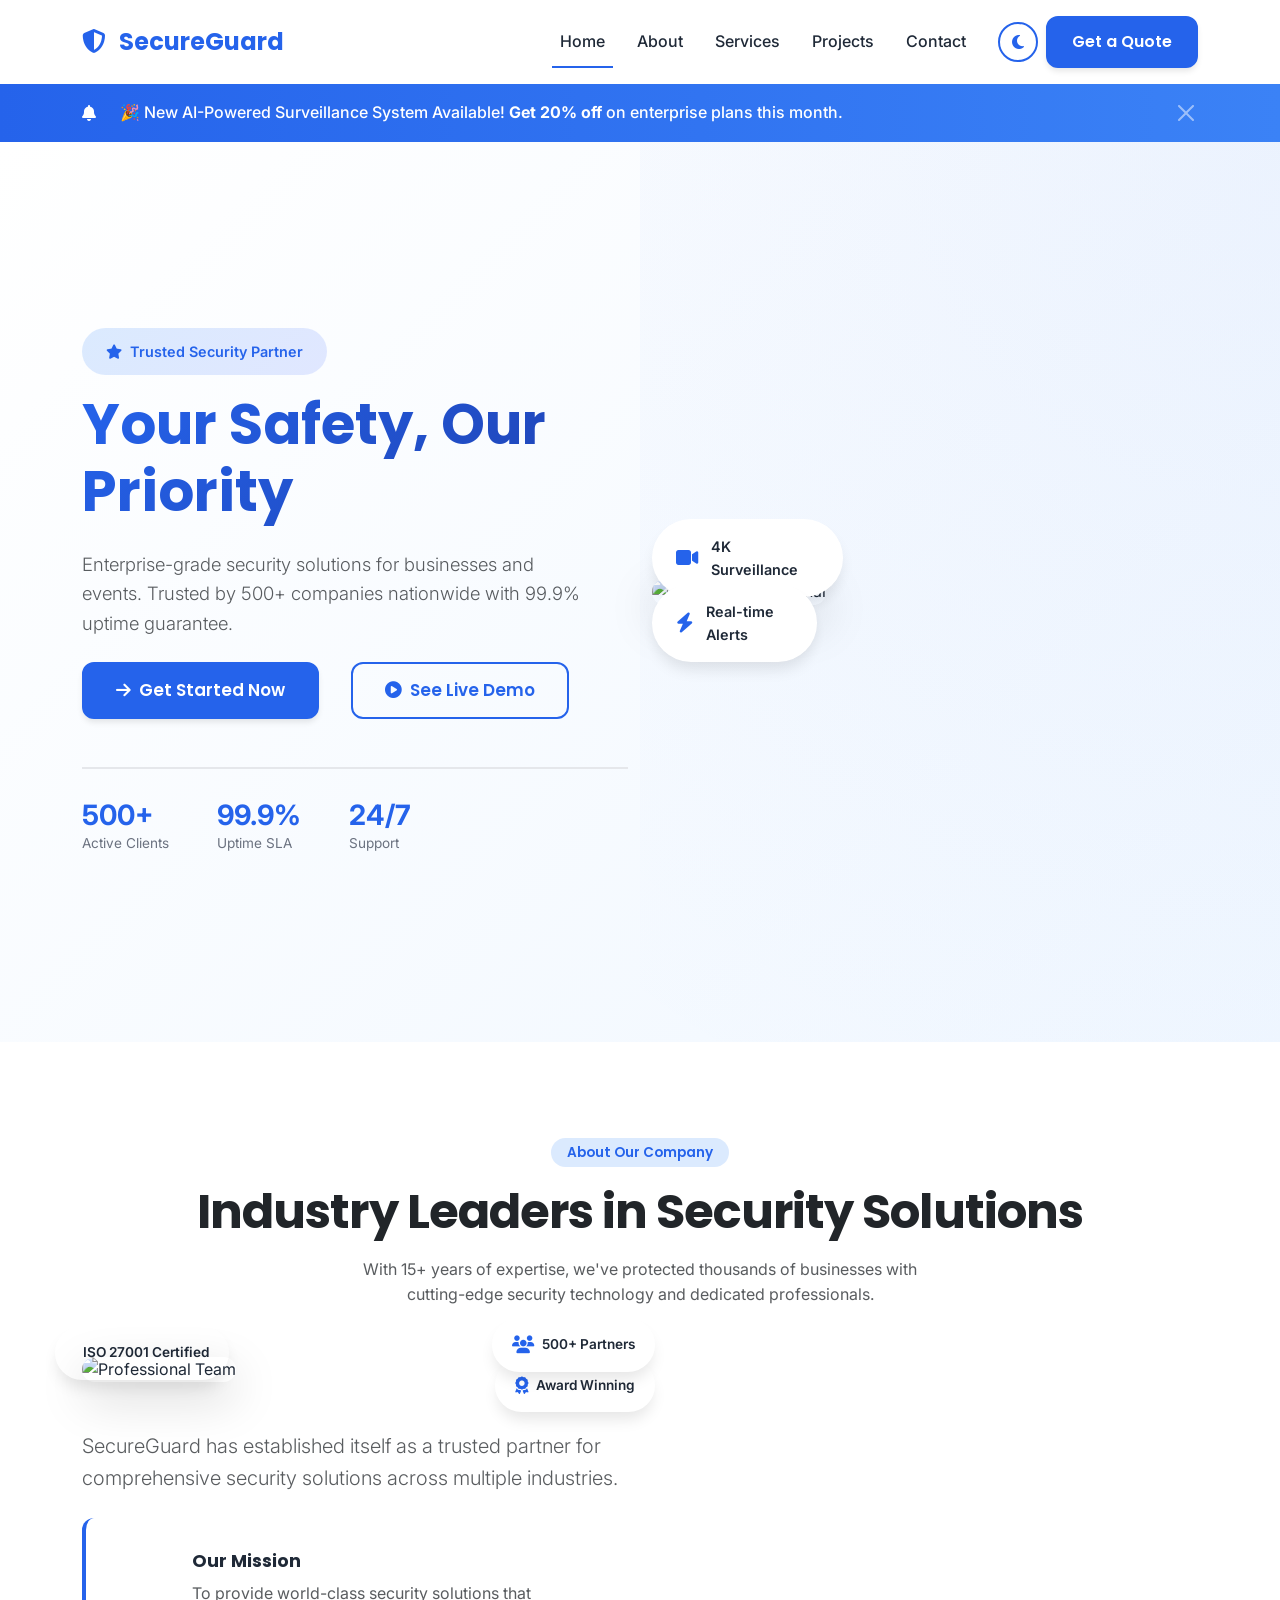
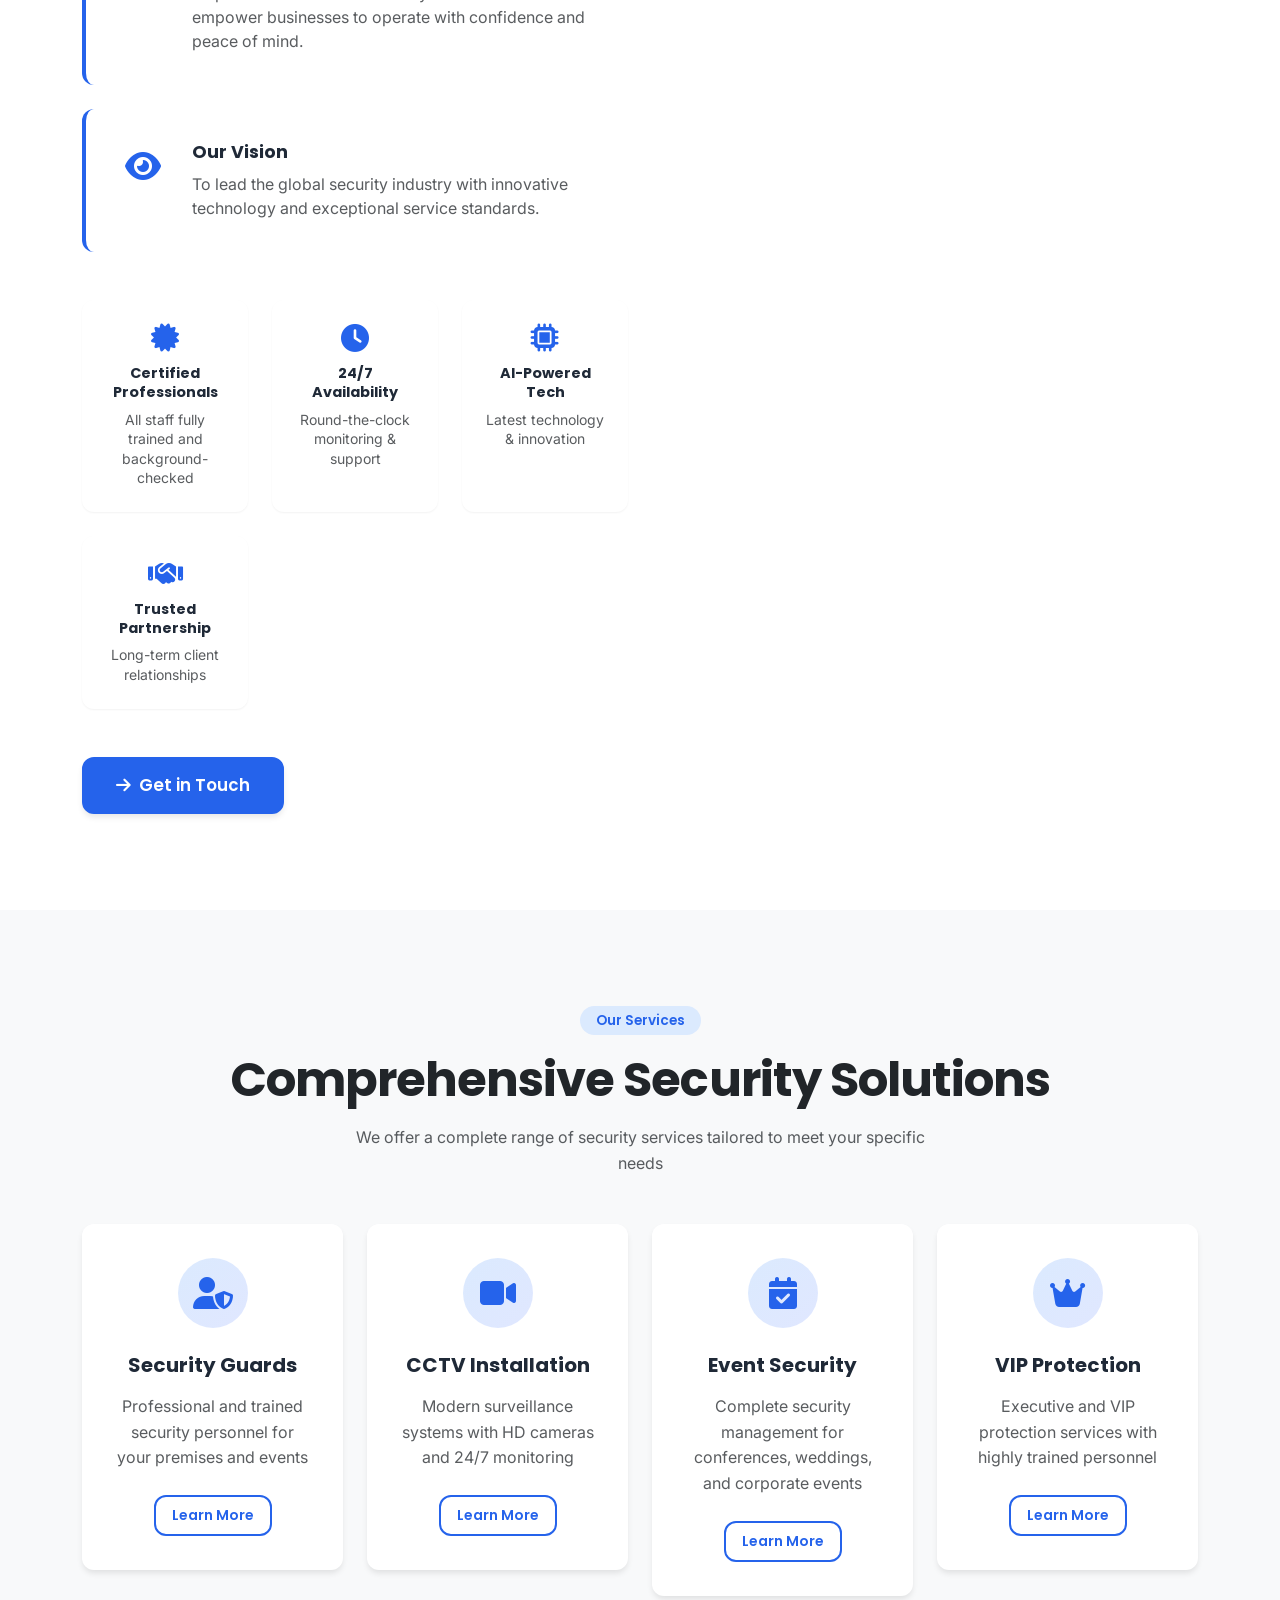
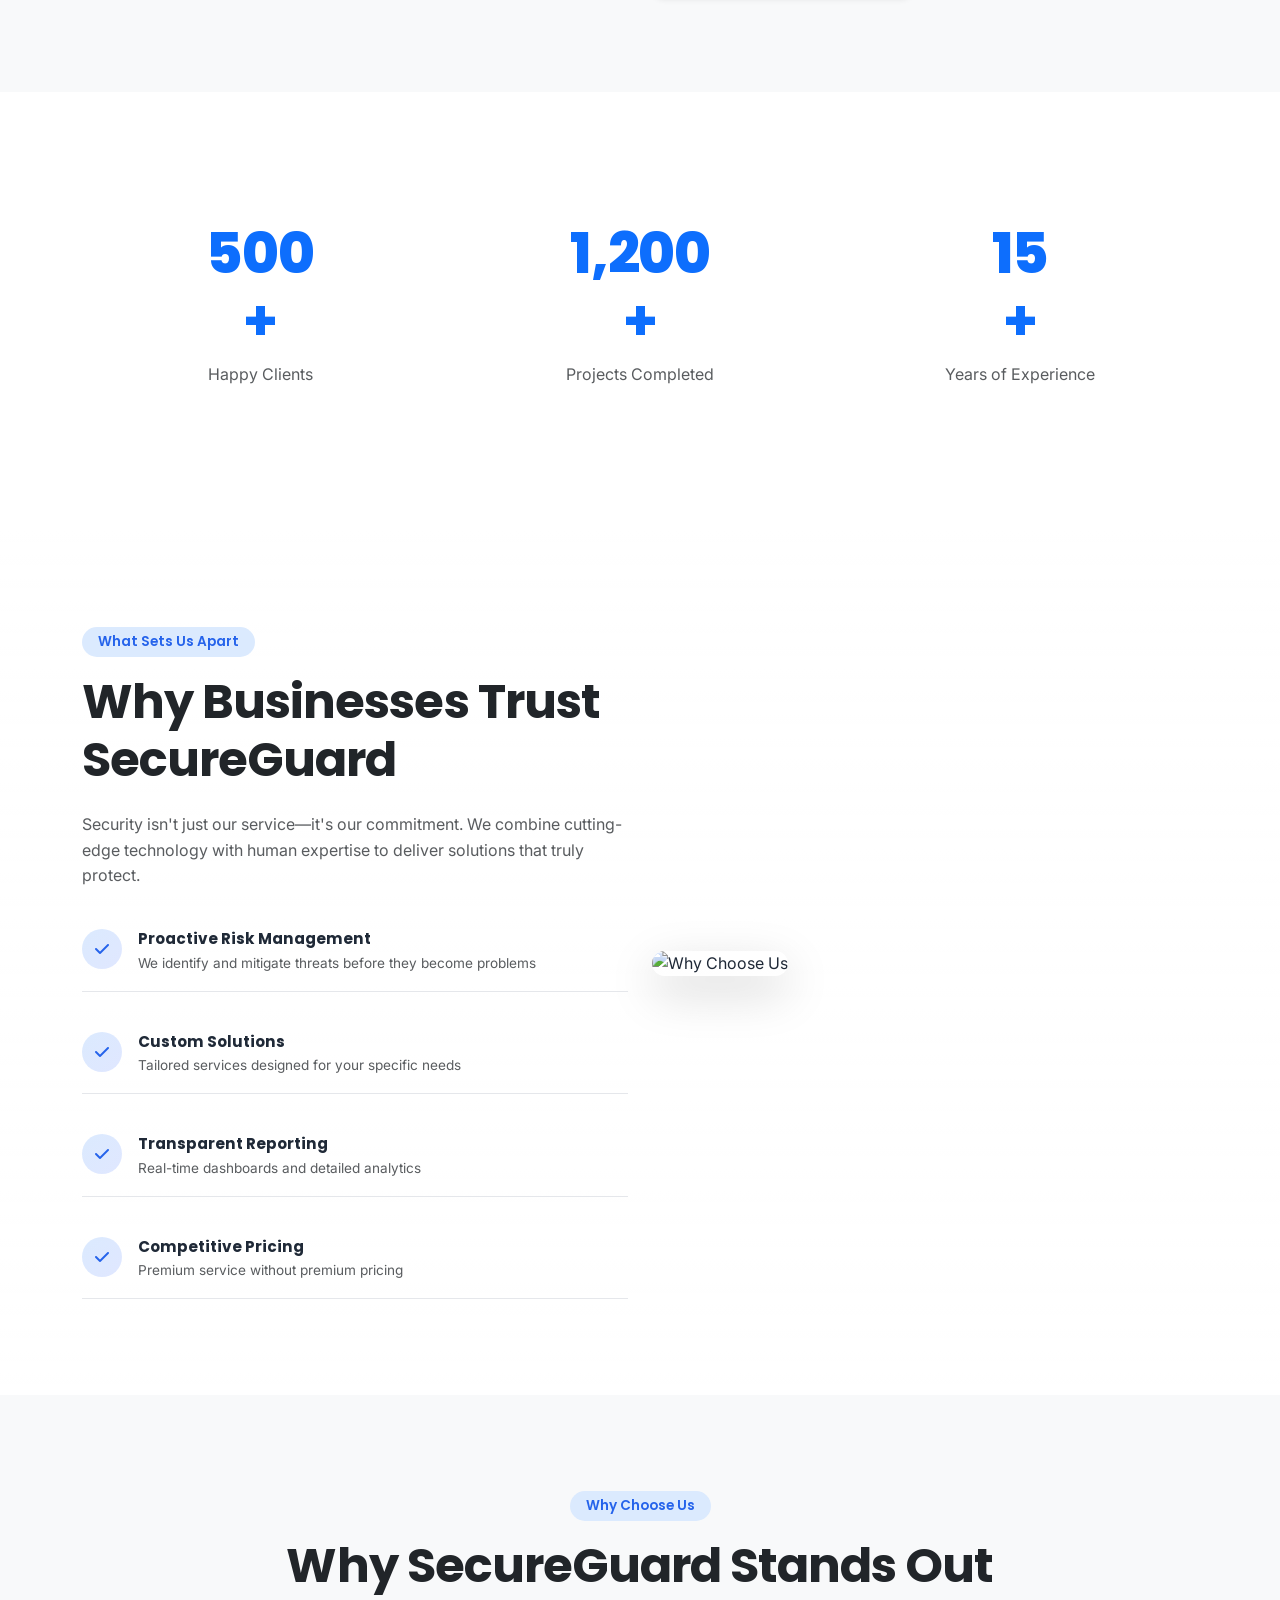
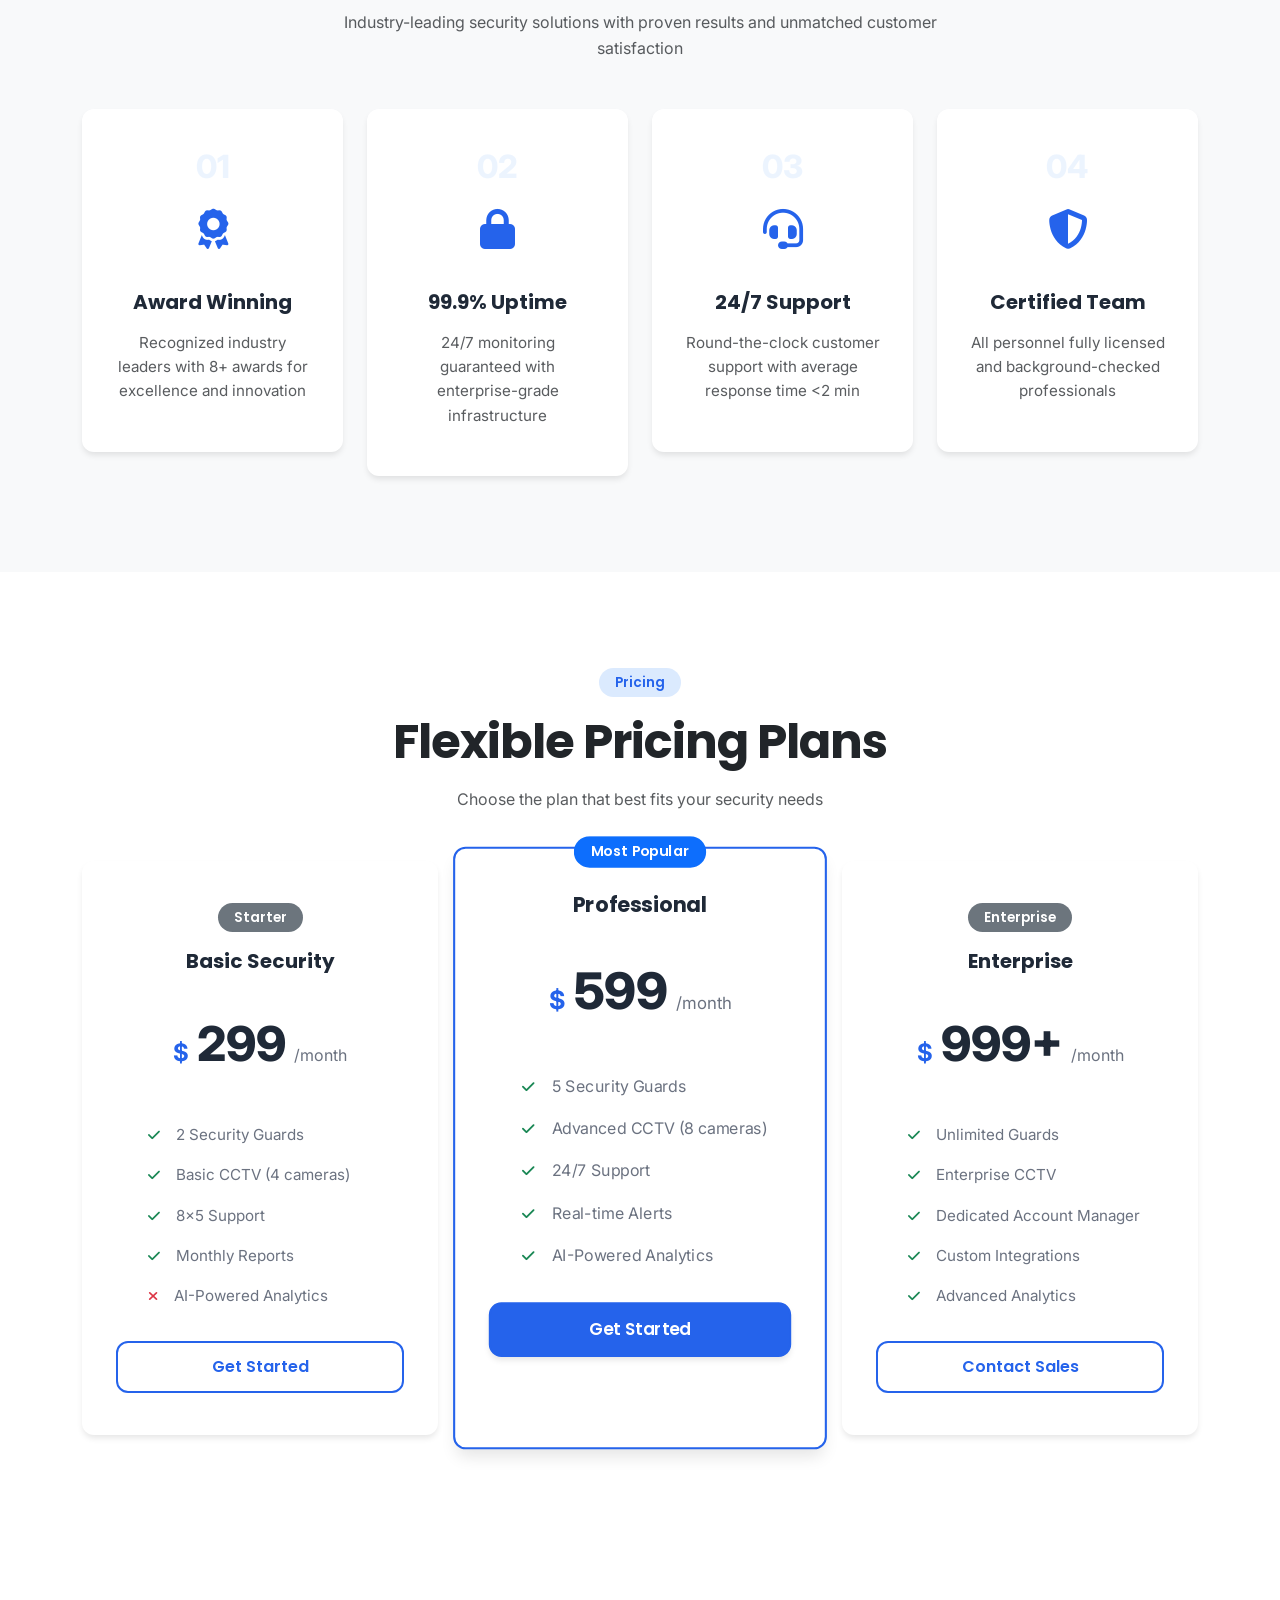
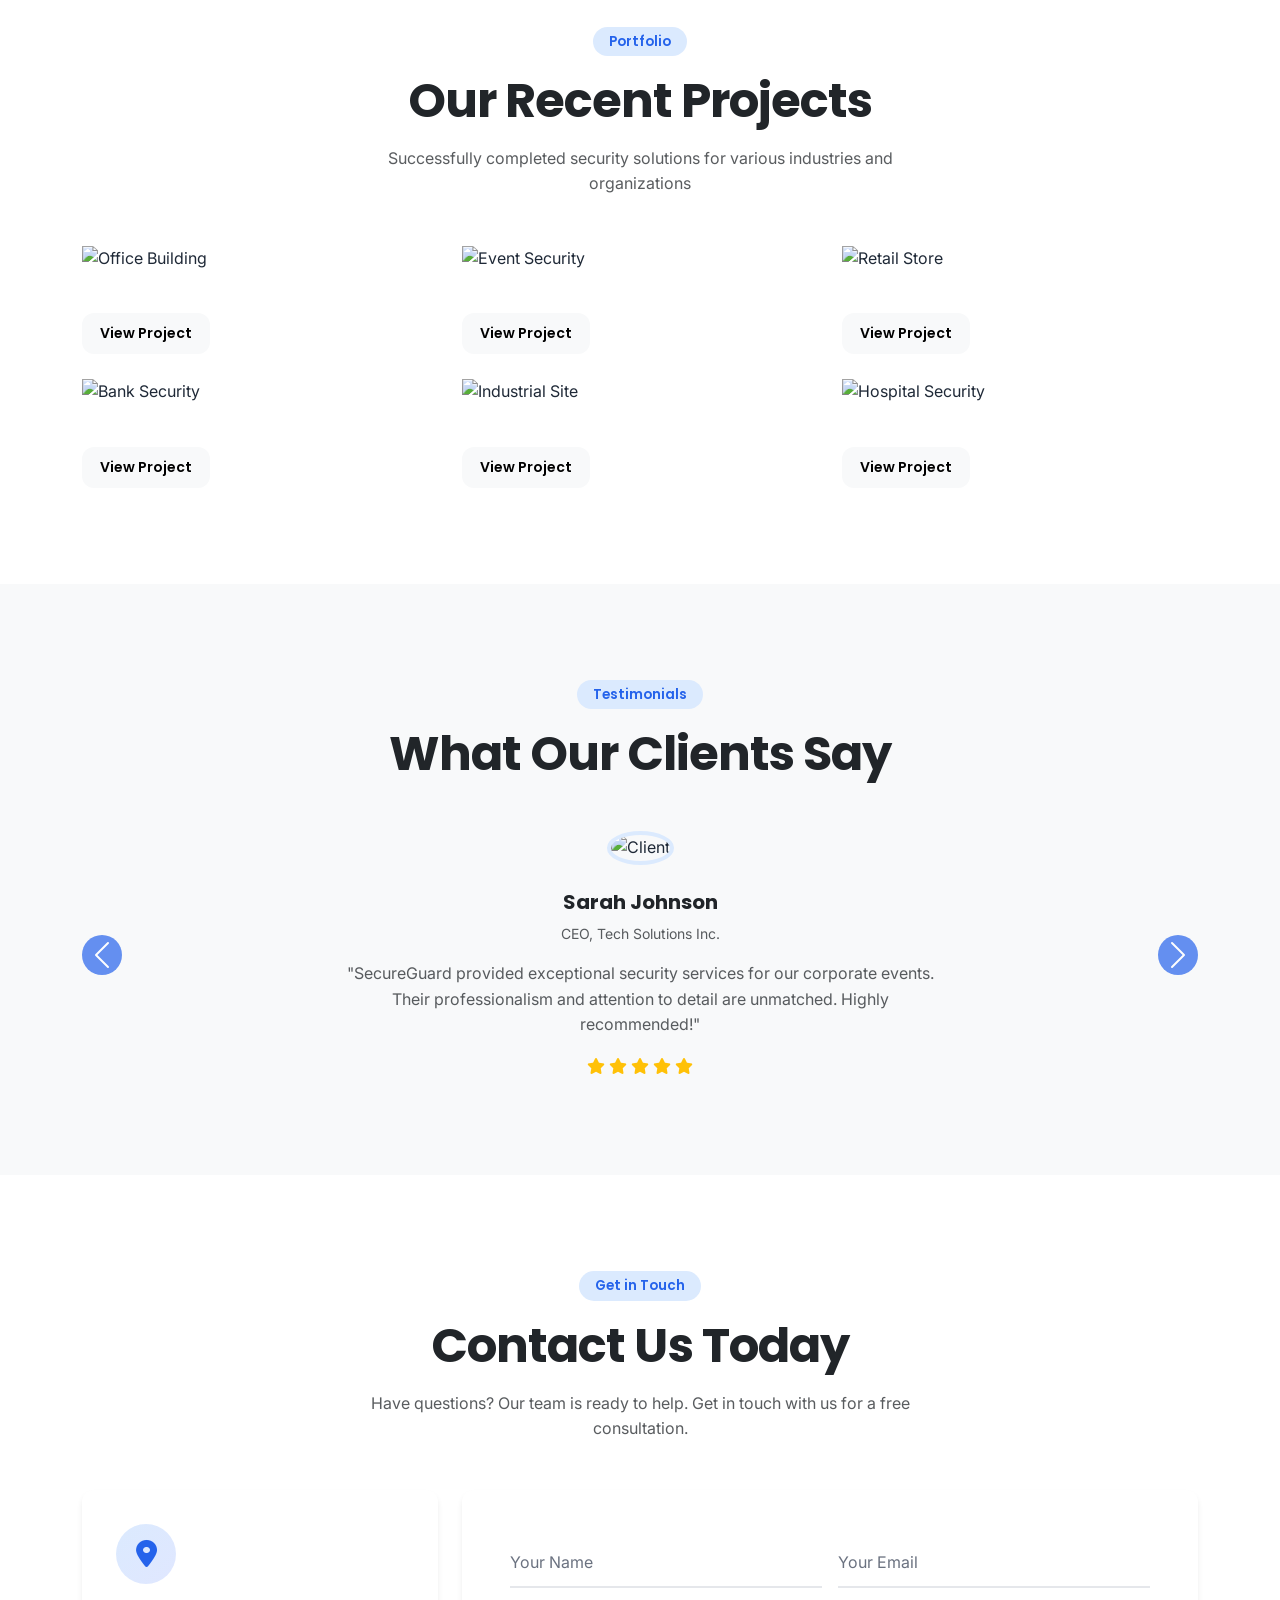
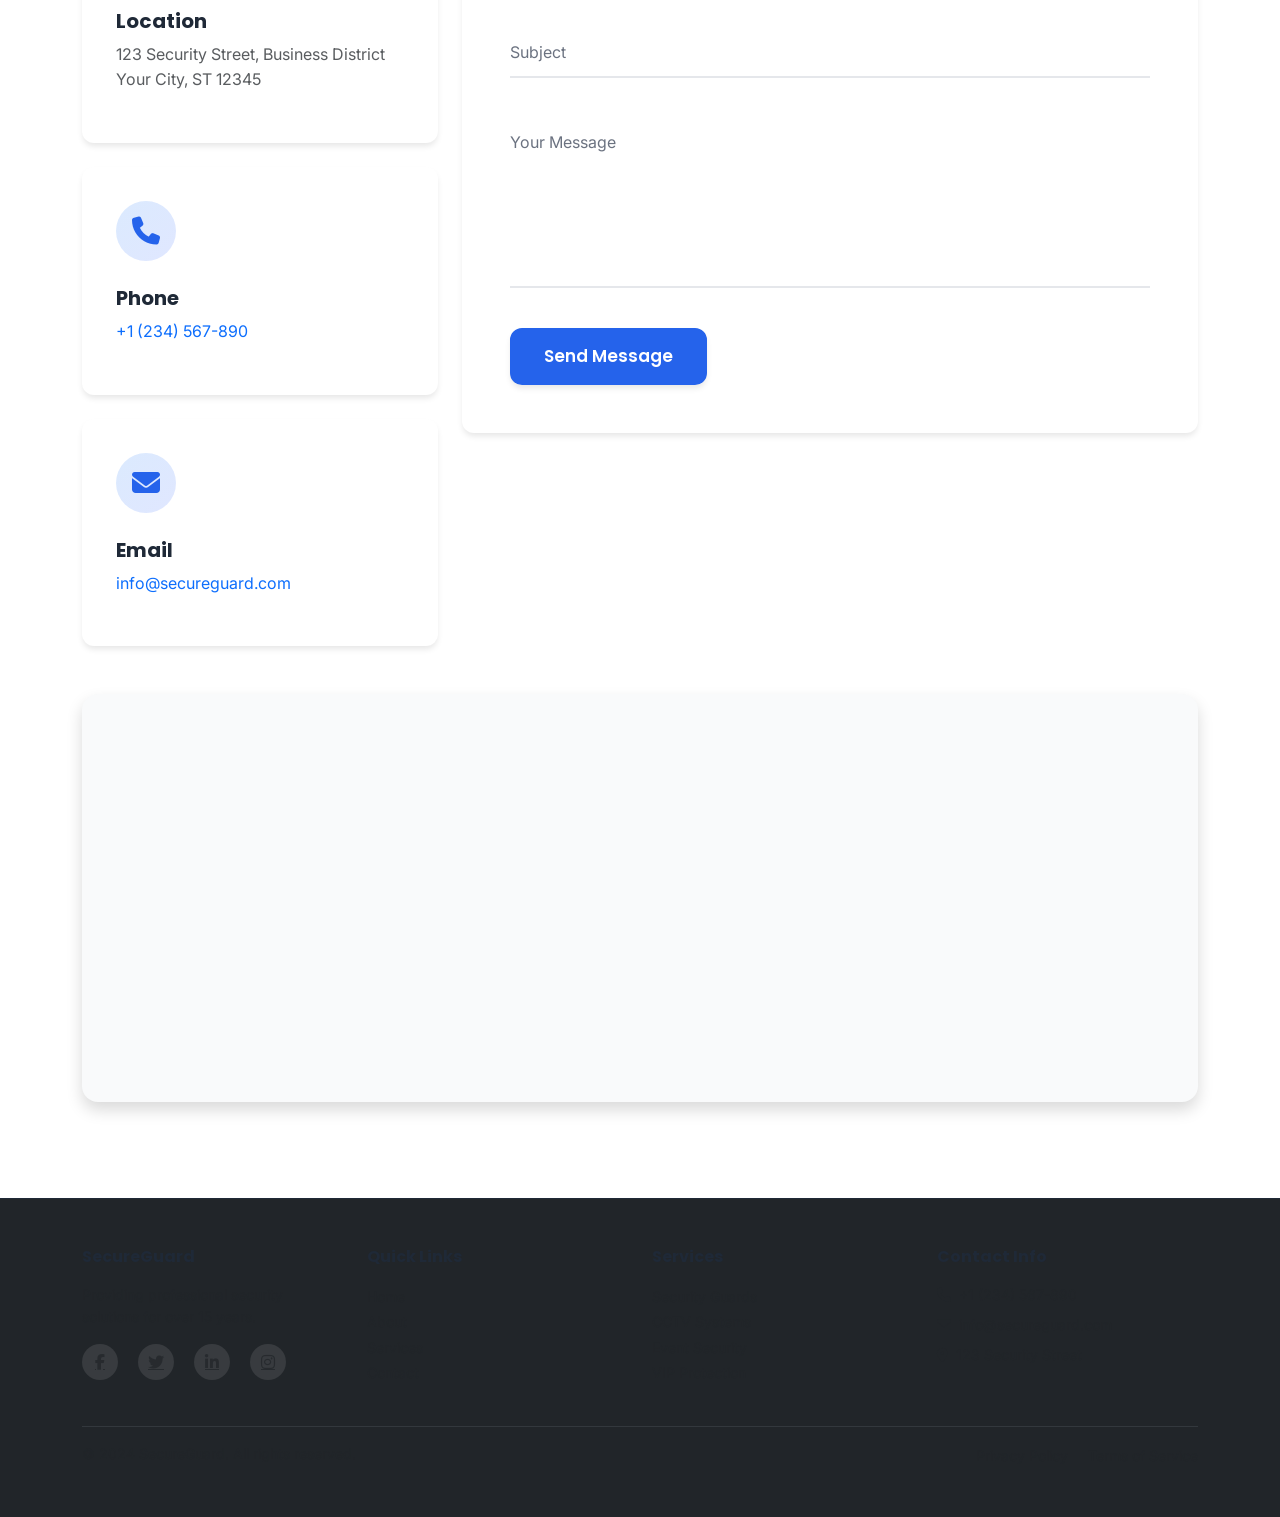
==== index.html @ 9992c4f6 "initial commit" ====
<!DOCTYPE html>
<html lang="en">
<head>
    <meta charset="UTF-8">
    <meta name="viewport" content="width=device-width, initial-scale=1.0">
    <title>SecureGuard - Professional Security Services</title>
    <link href="https://cdn.jsdelivr.net/npm/bootstrap@5.3.0/dist/css/bootstrap.min.css" rel="stylesheet">
    <link rel="stylesheet" href="https://cdnjs.cloudflare.com/ajax/libs/font-awesome/6.4.0/css/all.min.css">
    <link href="https://fonts.googleapis.com/css2?family=Poppins:wght@300;400;600;700;800&family=Inter:wght@300;400;500;600&display=swap" rel="stylesheet">
    <link rel="stylesheet" href="style.css">
</head>
<body>
    <!-- Navbar -->
    <nav class="navbar navbar-expand-lg navbar-light sticky-top" id="navbar">
        <div class="container-lg">
            <a class="navbar-brand fw-bold" href="#home">
                <i class="fas fa-shield-alt"></i> SecureGuard
            </a>
            <button class="navbar-toggler" type="button" data-bs-toggle="collapse" data-bs-target="#navbarNav" aria-controls="navbarNav" aria-expanded="false" aria-label="Toggle navigation">
                <span class="navbar-toggler-icon"></span>
            </button>
            <div class="collapse navbar-collapse" id="navbarNav">
                <ul class="navbar-nav ms-auto">
                    <li class="nav-item"><a class="nav-link active" href="#home">Home</a></li>
                    <li class="nav-item"><a class="nav-link" href="#about">About</a></li>
                    <li class="nav-item"><a class="nav-link" href="#services">Services</a></li>
                    <li class="nav-item"><a class="nav-link" href="#projects">Projects</a></li>
                    <li class="nav-item"><a class="nav-link" href="#contact">Contact</a></li>
                </ul>
                <div class="d-flex align-items-center gap-2 ms-3">
                    <button id="themeToggle" class="btn btn-outline-primary theme-toggle" title="Toggle theme">
                        <i class="fas fa-moon"></i>
                    </button>
                    <a href="#contact" class="btn btn-primary">Get a Quote</a>
                </div>
            </div>
        </div>
    </nav>

    <!-- Announcement Banner -->
    <div class="announcement-banner">
        <div class="container-lg">
            <div class="d-flex align-items-center justify-content-center gap-3">
                <i class="fas fa-bell"></i>
                <span>🎉 New AI-Powered Surveillance System Available! <strong>Get 20% off</strong> on enterprise plans this month.</span>
                <button type="button" class="btn-close btn-close-white ms-auto" aria-label="Close"></button>
            </div>
        </div>
    </div>

    <!-- Hero Section -->
    <section id="home" class="hero-section">
        <div class="hero-background"></div>
        <div class="hero-gradient-overlay"></div>
        <div class="container-lg h-100">
            <div class="row align-items-center h-100">
                <div class="col-lg-6 hero-content">
                    <div class="hero-badge mb-3">
                        <i class="fas fa-star"></i>
                        <span>Trusted Security Partner</span>
                    </div>
                    <h1 class="display-3 fw-bold text-dark mb-4">Your Safety, Our Priority</h1>
                    <p class="lead text-muted mb-4">Enterprise-grade security solutions for businesses and events. Trusted by 500+ companies nationwide with 99.9% uptime guarantee.</p>
                    
                    <!-- Hero CTAs -->
                    <div class="hero-cta-group mb-5">
                        <a href="#contact" class="btn btn-primary btn-lg me-3 pulse-button">
                            <i class="fas fa-arrow-right me-2"></i>Get Started Now
                        </a>
                        <a href="#about" class="btn btn-outline-primary btn-lg">
                            <i class="fas fa-play-circle me-2"></i>See Live Demo
                        </a>
                    </div>
                    
                    <!-- Hero Stats -->
                    <div class="hero-stats">
                        <div class="hero-stat">
                            <span class="stat-number fw-bold">500+</span>
                            <span class="stat-label">Active Clients</span>
                        </div>
                        <div class="hero-stat">
                            <span class="stat-number fw-bold">99.9%</span>
                            <span class="stat-label">Uptime SLA</span>
                        </div>
                        <div class="hero-stat">
                            <span class="stat-number fw-bold">24/7</span>
                            <span class="stat-label">Support</span>
                        </div>
                    </div>
                </div>
                <div class="col-lg-6 hero-image">
                    <div class="hero-image-wrapper">
                        <div class="floating-card floating-card-1">
                            <i class="fas fa-video"></i>
                            <span>4K Surveillance</span>
                        </div>
                        <div class="floating-card floating-card-2">
                            <i class="fas fa-bolt"></i>
                            <span>Real-time Alerts</span>
                        </div>
                        <img src="https://images.unsplash.com/photo-1558618666-fcd25c85cd64?w=600&h=600&fit=crop" alt="Security Professional" class="img-fluid rounded-4 shadow-lg hero-main-image">
                        <div class="hero-image-shine"></div>
                    </div>
                </div>
            </div>
        </div>
    </section>

    <!-- About Section -->
    <section id="about" class="py-6 about-section">
        <div class="container-lg">
            <!-- Section Header -->
            <div class="text-center mb-5">
                <span class="badge bg-primary-light text-primary mb-3">About Our Company</span>
                <h2 class="display-5 fw-bold text-dark mb-3">Industry Leaders in Security Solutions</h2>
                <p class="text-muted mx-auto" style="max-width: 600px;">With 15+ years of expertise, we've protected thousands of businesses with cutting-edge security technology and dedicated professionals.</p>
            </div>

            <div class="row align-items-center gap-5">
                <!-- About Image with Badges -->
                <div class="col-lg-6 about-image-container">
                    <div class="about-image-wrapper">
                        <img src="https://images.unsplash.com/photo-1552664730-d307ca884978?w=600&h=600&fit=crop" alt="Professional Team" class="img-fluid rounded-4 shadow-lg about-main-image">
                        <div class="about-badge about-badge-1">
                            <i class="fas fa-shield-check"></i>
                            <span>ISO 27001 Certified</span>
                        </div>
                        <div class="about-badge about-badge-2">
                            <i class="fas fa-award"></i>
                            <span>Award Winning</span>
                        </div>
                        <div class="about-badge about-badge-3">
                            <i class="fas fa-users"></i>
                            <span>500+ Partners</span>
                        </div>
                    </div>
                </div>

                <!-- About Content -->
                <div class="col-lg-6 about-content">
                    <p class="lead text-muted mb-4">SecureGuard has established itself as a trusted partner for comprehensive security solutions across multiple industries.</p>
                    
                    <!-- Mission & Vision -->
                    <div class="about-boxes">
                        <div class="about-box mission-box">
                            <div class="about-box-icon">
                                <i class="fas fa-target"></i>
                            </div>
                            <div class="about-box-content">
                                <h5>Our Mission</h5>
                                <p class="text-muted">To provide world-class security solutions that empower businesses to operate with confidence and peace of mind.</p>
                            </div>
                        </div>
                        
                        <div class="about-box vision-box">
                            <div class="about-box-icon">
                                <i class="fas fa-eye"></i>
                            </div>
                            <div class="about-box-content">
                                <h5>Our Vision</h5>
                                <p class="text-muted">To lead the global security industry with innovative technology and exceptional service standards.</p>
                            </div>
                        </div>
                    </div>

                    <!-- Features Grid -->
                    <div class="about-features-grid mt-5">
                        <div class="about-feature-item">
                            <i class="fas fa-certificate"></i>
                            <h6>Certified Professionals</h6>
                            <p class="text-muted small">All staff fully trained and background-checked</p>
                        </div>
                        <div class="about-feature-item">
                            <i class="fas fa-clock"></i>
                            <h6>24/7 Availability</h6>
                            <p class="text-muted small">Round-the-clock monitoring &amp; support</p>
                        </div>
                        <div class="about-feature-item">
                            <i class="fas fa-microchip"></i>
                            <h6>AI-Powered Tech</h6>
                            <p class="text-muted small">Latest technology &amp; innovation</p>
                        </div>
                        <div class="about-feature-item">
                            <i class="fas fa-handshake"></i>
                            <h6>Trusted Partnership</h6>
                            <p class="text-muted small">Long-term client relationships</p>
                        </div>
                    </div>

                    <div class="mt-5">
                        <a href="#contact" class="btn btn-primary btn-lg">
                            <i class="fas fa-arrow-right me-2"></i>Get in Touch
                        </a>
                    </div>
                </div>
            </div>
        </div>
    </section>

    <!-- Services Section -->
    <section id="services" class="py-6 bg-light">
        <div class="container-lg">
            <div class="text-center mb-5">
                <span class="badge bg-primary-light text-primary mb-3">Our Services</span>
                <h2 class="display-5 fw-bold text-dark mb-3">Comprehensive Security Solutions</h2>
                <p class="text-muted mx-auto" style="max-width: 600px;">We offer a complete range of security services tailored to meet your specific needs</p>
            </div>

            <div class="row g-4">
                <!-- Service Card 1 -->
                <div class="col-md-6 col-lg-3 service-col">
                    <div class="service-card">
                        <div class="service-icon">
                            <i class="fas fa-user-shield"></i>
                        </div>
                        <h5 class="fw-bold mt-4 mb-3">Security Guards</h5>
                        <p class="text-muted mb-4">Professional and trained security personnel for your premises and events</p>
                        <a href="#contact" class="btn btn-sm btn-outline-primary">Learn More</a>
                    </div>
                </div>

                <!-- Service Card 2 -->
                <div class="col-md-6 col-lg-3 service-col">
                    <div class="service-card">
                        <div class="service-icon">
                            <i class="fas fa-video"></i>
                        </div>
                        <h5 class="fw-bold mt-4 mb-3">CCTV Installation</h5>
                        <p class="text-muted mb-4">Modern surveillance systems with HD cameras and 24/7 monitoring</p>
                        <a href="#contact" class="btn btn-sm btn-outline-primary">Learn More</a>
                    </div>
                </div>

                <!-- Service Card 3 -->
                <div class="col-md-6 col-lg-3 service-col">
                    <div class="service-card">
                        <div class="service-icon">
                            <i class="fas fa-calendar-check"></i>
                        </div>
                        <h5 class="fw-bold mt-4 mb-3">Event Security</h5>
                        <p class="text-muted mb-4">Complete security management for conferences, weddings, and corporate events</p>
                        <a href="#contact" class="btn btn-sm btn-outline-primary">Learn More</a>
                    </div>
                </div>

                <!-- Service Card 4 -->
                <div class="col-md-6 col-lg-3 service-col">
                    <div class="service-card">
                        <div class="service-icon">
                            <i class="fas fa-crown"></i>
                        </div>
                        <h5 class="fw-bold mt-4 mb-3">VIP Protection</h5>
                        <p class="text-muted mb-4">Executive and VIP protection services with highly trained personnel</p>
                        <a href="#contact" class="btn btn-sm btn-outline-primary">Learn More</a>
                    </div>
                </div>
            </div>
        </div>
    </section>

    <!-- Stats Section -->
    <section class="py-6 bg-gradient">
        <div class="container-lg">
            <div class="row g-4 text-center">
                <div class="col-md-4">
                    <div class="stat-item">
                        <h3 class="display-4 fw-bold text-primary mb-2">
                            <span class="counter" data-target="500">0</span>+
                        </h3>
                        <p class="text-muted">Happy Clients</p>
                    </div>
                </div>
                <div class="col-md-4">
                    <div class="stat-item">
                        <h3 class="display-4 fw-bold text-primary mb-2">
                            <span class="counter" data-target="1200">0</span>+
                        </h3>
                        <p class="text-muted">Projects Completed</p>
                    </div>
                </div>
                <div class="col-md-4">
                    <div class="stat-item">
                        <h3 class="display-4 fw-bold text-primary mb-2">
                            <span class="counter" data-target="15">0</span>+
                        </h3>
                        <p class="text-muted">Years of Experience</p>
                    </div>
                </div>
            </div>
        </div>
    </section>

    <!-- Why Choose Us Section -->
    <section class="py-6 bg-gradient why-choose-section">
        <div class="container-lg">
            <div class="row align-items-center">
                <div class="col-lg-6 mb-5 mb-lg-0">
                    <span class="badge bg-primary-light text-primary mb-3">What Sets Us Apart</span>
                    <h2 class="display-5 fw-bold text-dark mb-4">Why Businesses Trust SecureGuard</h2>
                    <p class="text-muted mb-4">Security isn't just our service—it's our commitment. We combine cutting-edge technology with human expertise to deliver solutions that truly protect.</p>
                    
                    <div class="benefit-list">
                        <div class="benefit-item">
                            <div class="benefit-icon"><i class="fas fa-check"></i></div>
                            <div class="benefit-text">
                                <h6>Proactive Risk Management</h6>
                                <p class="text-muted small">We identify and mitigate threats before they become problems</p>
                            </div>
                        </div>
                        <div class="benefit-item">
                            <div class="benefit-icon"><i class="fas fa-check"></i></div>
                            <div class="benefit-text">
                                <h6>Custom Solutions</h6>
                                <p class="text-muted small">Tailored services designed for your specific needs</p>
                            </div>
                        </div>
                        <div class="benefit-item">
                            <div class="benefit-icon"><i class="fas fa-check"></i></div>
                            <div class="benefit-text">
                                <h6>Transparent Reporting</h6>
                                <p class="text-muted small">Real-time dashboards and detailed analytics</p>
                            </div>
                        </div>
                        <div class="benefit-item">
                            <div class="benefit-icon"><i class="fas fa-check"></i></div>
                            <div class="benefit-text">
                                <h6>Competitive Pricing</h6>
                                <p class="text-muted small">Premium service without premium pricing</p>
                            </div>
                        </div>
                    </div>
                </div>
                <div class="col-lg-6">
                    <div class="why-choose-image">
                        <img src="https://images.unsplash.com/photo-1564493592515-6f3ee957dccb?w=500&h=500&fit=crop" alt="Why Choose Us" class="img-fluid rounded-4 shadow-lg">
                    </div>
                </div>
            </div>
        </div>
    </section>

    <!-- Features Section -->
    <section id="features" class="py-6 bg-light">
        <div class="container-lg">
            <div class="text-center mb-5">
                <span class="badge bg-primary-light text-primary mb-3">Why Choose Us</span>
                <h2 class="display-5 fw-bold text-dark mb-3">Why SecureGuard Stands Out</h2>
                <p class="text-muted mx-auto" style="max-width: 600px;">Industry-leading security solutions with proven results and unmatched customer satisfaction</p>
            </div>

            <div class="row g-4">
                <!-- Feature 1 -->
                <div class="col-md-6 col-lg-3 feature-item">
                    <div class="feature-box">
                        <div class="feature-number">01</div>
                        <i class="fas fa-award"></i>
                        <h5 class="fw-bold mt-4 mb-3">Award Winning</h5>
                        <p class="text-muted" style="font-size: 0.95rem;">Recognized industry leaders with 8+ awards for excellence and innovation</p>
                    </div>
                </div>

                <!-- Feature 2 -->
                <div class="col-md-6 col-lg-3 feature-item">
                    <div class="feature-box">
                        <div class="feature-number">02</div>
                        <i class="fas fa-lock"></i>
                        <h5 class="fw-bold mt-4 mb-3">99.9% Uptime</h5>
                        <p class="text-muted" style="font-size: 0.95rem;">24/7 monitoring guaranteed with enterprise-grade infrastructure</p>
                    </div>
                </div>

                <!-- Feature 3 -->
                <div class="col-md-6 col-lg-3 feature-item">
                    <div class="feature-box">
                        <div class="feature-number">03</div>
                        <i class="fas fa-headset"></i>
                        <h5 class="fw-bold mt-4 mb-3">24/7 Support</h5>
                        <p class="text-muted" style="font-size: 0.95rem;">Round-the-clock customer support with average response time &lt;2 min</p>
                    </div>
                </div>

                <!-- Feature 4 -->
                <div class="col-md-6 col-lg-3 feature-item">
                    <div class="feature-box">
                        <div class="feature-number">04</div>
                        <i class="fas fa-shield-alt"></i>
                        <h5 class="fw-bold mt-4 mb-3">Certified Team</h5>
                        <p class="text-muted" style="font-size: 0.95rem;">All personnel fully licensed and background-checked professionals</p>
                    </div>
                </div>
            </div>
        </div>
    </section>

    <!-- Pricing Section -->
    <section class="py-6">
        <div class="container-lg">
            <div class="text-center mb-5">
                <span class="badge bg-primary-light text-primary mb-3">Pricing</span>
                <h2 class="display-5 fw-bold text-dark mb-3">Flexible Pricing Plans</h2>
                <p class="text-muted mx-auto" style="max-width: 600px;">Choose the plan that best fits your security needs</p>
            </div>

            <div class="row g-4 justify-content-center">
                <!-- Basic Plan -->
                <div class="col-md-6 col-lg-4 pricing-col">
                    <div class="pricing-card">
                        <span class="badge bg-secondary mb-3">Starter</span>
                        <h5 class="fw-bold mb-3">Basic Security</h5>
                        <div class="pricing-amount mb-4">
                            <span class="price-symbol">$</span>
                            <span class="price-value">299</span>
                            <span class="price-period">/month</span>
                        </div>
                        <ul class="pricing-features mb-4">
                            <li><i class="fas fa-check text-success"></i> 2 Security Guards</li>
                            <li><i class="fas fa-check text-success"></i> Basic CCTV (4 cameras)</li>
                            <li><i class="fas fa-check text-success"></i> 8x5 Support</li>
                            <li><i class="fas fa-check text-success"></i> Monthly Reports</li>
                            <li><i class="fas fa-times text-danger"></i> AI-Powered Analytics</li>
                        </ul>
                        <button class="btn btn-outline-primary w-100">Get Started</button>
                    </div>
                </div>

                <!-- Professional Plan (Featured) -->
                <div class="col-md-6 col-lg-4 pricing-col">
                    <div class="pricing-card featured">
                        <span class="badge bg-primary mb-3 featured-badge">Most Popular</span>
                        <h5 class="fw-bold mb-3">Professional</h5>
                        <div class="pricing-amount mb-4">
                            <span class="price-symbol">$</span>
                            <span class="price-value">599</span>
                            <span class="price-period">/month</span>
                        </div>
                        <ul class="pricing-features mb-4">
                            <li><i class="fas fa-check text-success"></i> 5 Security Guards</li>
                            <li><i class="fas fa-check text-success"></i> Advanced CCTV (8 cameras)</li>
                            <li><i class="fas fa-check text-success"></i> 24/7 Support</li>
                            <li><i class="fas fa-check text-success"></i> Real-time Alerts</li>
                            <li><i class="fas fa-check text-success"></i> AI-Powered Analytics</li>
                        </ul>
                        <button class="btn btn-primary w-100">Get Started</button>
                    </div>
                </div>

                <!-- Enterprise Plan -->
                <div class="col-md-6 col-lg-4 pricing-col">
                    <div class="pricing-card">
                        <span class="badge bg-secondary mb-3">Enterprise</span>
                        <h5 class="fw-bold mb-3">Enterprise</h5>
                        <div class="pricing-amount mb-4">
                            <span class="price-symbol">$</span>
                            <span class="price-value">999+</span>
                            <span class="price-period">/month</span>
                        </div>
                        <ul class="pricing-features mb-4">
                            <li><i class="fas fa-check text-success"></i> Unlimited Guards</li>
                            <li><i class="fas fa-check text-success"></i> Enterprise CCTV</li>
                            <li><i class="fas fa-check text-success"></i> Dedicated Account Manager</li>
                            <li><i class="fas fa-check text-success"></i> Custom Integrations</li>
                            <li><i class="fas fa-check text-success"></i> Advanced Analytics</li>
                        </ul>
                        <button class="btn btn-outline-primary w-100">Contact Sales</button>
                    </div>
                </div>
            </div>
        </div>
    </section>

    <!-- Projects / Portfolio Section -->
    <section id="projects" class="py-6">
        <div class="container-lg">
            <div class="text-center mb-5">
                <span class="badge bg-primary-light text-primary mb-3">Portfolio</span>
                <h2 class="display-5 fw-bold text-dark mb-3">Our Recent Projects</h2>
                <p class="text-muted mx-auto" style="max-width: 600px;">Successfully completed security solutions for various industries and organizations</p>
            </div>

            <div class="row g-4">
                <!-- Project 1 -->
                <div class="col-md-6 col-lg-4 project-col">
                    <div class="project-card">
                        <img src="https://images.unsplash.com/photo-1497366216548-37526070297c?w=400&h=300&fit=crop" alt="Office Building" class="project-image">
                        <div class="project-overlay">
                            <h5 class="text-white mb-3">Office Building Security</h5>
                            <a href="#" class="btn btn-sm btn-light">View Project</a>
                        </div>
                    </div>
                </div>

                <!-- Project 2 -->
                <div class="col-md-6 col-lg-4 project-col">
                    <div class="project-card">
                        <img src="https://images.unsplash.com/photo-1519167758993-c1cd12de332e?w=400&h=300&fit=crop" alt="Event Security" class="project-image">
                        <div class="project-overlay">
                            <h5 class="text-white mb-3">Corporate Event Security</h5>
                            <a href="#" class="btn btn-sm btn-light">View Project</a>
                        </div>
                    </div>
                </div>

                <!-- Project 3 -->
                <div class="col-md-6 col-lg-4 project-col">
                    <div class="project-card">
                        <img src="https://images.unsplash.com/photo-1552664730-d307ca884978?w=400&h=300&fit=crop" alt="Retail Store" class="project-image">
                        <div class="project-overlay">
                            <h5 class="text-white mb-3">Retail Store Monitoring</h5>
                            <a href="#" class="btn btn-sm btn-light">View Project</a>
                        </div>
                    </div>
                </div>

                <!-- Project 4 -->
                <div class="col-md-6 col-lg-4 project-col">
                    <div class="project-card">
                        <img src="https://images.unsplash.com/photo-1486406146926-c627a92ad1ab?w=400&h=300&fit=crop" alt="Bank Security" class="project-image">
                        <div class="project-overlay">
                            <h5 class="text-white mb-3">Bank Security System</h5>
                            <a href="#" class="btn btn-sm btn-light">View Project</a>
                        </div>
                    </div>
                </div>

                <!-- Project 5 -->
                <div class="col-md-6 col-lg-4 project-col">
                    <div class="project-card">
                        <img src="https://images.unsplash.com/photo-1552664730-d307ca884978?w=400&h=300&fit=crop" alt="Industrial Site" class="project-image">
                        <div class="project-overlay">
                            <h5 class="text-white mb-3">Industrial Site Protection</h5>
                            <a href="#" class="btn btn-sm btn-light">View Project</a>
                        </div>
                    </div>
                </div>

                <!-- Project 6 -->
                <div class="col-md-6 col-lg-4 project-col">
                    <div class="project-card">
                        <img src="https://images.unsplash.com/photo-1531746790731-6c087fecd65b?w=400&h=300&fit=crop" alt="Hospital Security" class="project-image">
                        <div class="project-overlay">
                            <h5 class="text-white mb-3">Hospital Security Network</h5>
                            <a href="#" class="btn btn-sm btn-light">View Project</a>
                        </div>
                    </div>
                </div>
            </div>
        </div>
    </section>

    <!-- Testimonials Section -->
    <section class="py-6 bg-light">
        <div class="container-lg">
            <div class="text-center mb-5">
                <span class="badge bg-primary-light text-primary mb-3">Testimonials</span>
                <h2 class="display-5 fw-bold text-dark mb-3">What Our Clients Say</h2>
            </div>

            <div id="testimonialsCarousel" class="carousel slide" data-bs-ride="carousel">
                <div class="carousel-inner">
                    <!-- Testimonial 1 -->
                    <div class="carousel-item active">
                        <div class="text-center">
                            <img src="https://images.unsplash.com/photo-1494790108377-be9c29b29330?w=100&h=100&fit=crop" alt="Client" class="rounded-circle mb-4 testimonial-img">
                            <h5 class="fw-bold text-dark mb-2">Sarah Johnson</h5>
                            <p class="text-muted small mb-3">CEO, Tech Solutions Inc.</p>
                            <p class="text-muted mx-auto" style="max-width: 600px;">"SecureGuard provided exceptional security services for our corporate events. Their professionalism and attention to detail are unmatched. Highly recommended!"</p>
                            <div class="text-warning">
                                <i class="fas fa-star"></i>
                                <i class="fas fa-star"></i>
                                <i class="fas fa-star"></i>
                                <i class="fas fa-star"></i>
                                <i class="fas fa-star"></i>
                            </div>
                        </div>
                    </div>

                    <!-- Testimonial 2 -->
                    <div class="carousel-item">
                        <div class="text-center">
                            <img src="https://images.unsplash.com/photo-1507003211169-0a1dd7228f2d?w=100&h=100&fit=crop" alt="Client" class="rounded-circle mb-4 testimonial-img">
                            <h5 class="fw-bold text-dark mb-2">Michael Chen</h5>
                            <p class="text-muted small mb-3">Store Manager, Premier Retail</p>
                            <p class="text-muted mx-auto" style="max-width: 600px;">"The CCTV installation and monitoring service has significantly improved our store security. The team was efficient and very professional throughout the process."</p>
                            <div class="text-warning">
                                <i class="fas fa-star"></i>
                                <i class="fas fa-star"></i>
                                <i class="fas fa-star"></i>
                                <i class="fas fa-star"></i>
                                <i class="fas fa-star"></i>
                            </div>
                        </div>
                    </div>

                    <!-- Testimonial 3 -->
                    <div class="carousel-item">
                        <div class="text-center">
                            <img src="https://images.unsplash.com/photo-1438761681033-6461ffad8d80?w=100&h=100&fit=crop" alt="Client" class="rounded-circle mb-4 testimonial-img">
                            <h5 class="fw-bold text-dark mb-2">Jennifer Martinez</h5>
                            <p class="text-muted small mb-3">Event Coordinator, Cityscape Events</p>
                            <p class="text-muted mx-auto" style="max-width: 600px;">"SecureGuard's event security team handled our major conference with expertise and discretion. We felt completely confident and secure throughout the event."</p>
                            <div class="text-warning">
                                <i class="fas fa-star"></i>
                                <i class="fas fa-star"></i>
                                <i class="fas fa-star"></i>
                                <i class="fas fa-star"></i>
                                <i class="fas fa-star"></i>
                            </div>
                        </div>
                    </div>
                </div>

                <button class="carousel-control-prev" type="button" data-bs-target="#testimonialsCarousel" data-bs-slide="prev">
                    <span class="carousel-control-prev-icon"></span>
                </button>
                <button class="carousel-control-next" type="button" data-bs-target="#testimonialsCarousel" data-bs-slide="next">
                    <span class="carousel-control-next-icon"></span>
                </button>
            </div>
        </div>
    </section>

    <!-- Contact Section -->
    <section id="contact" class="py-6">
        <div class="container-lg">
            <div class="text-center mb-5">
                <span class="badge bg-primary-light text-primary mb-3">Get in Touch</span>
                <h2 class="display-5 fw-bold text-dark mb-3">Contact Us Today</h2>
                <p class="text-muted mx-auto" style="max-width: 600px;">Have questions? Our team is ready to help. Get in touch with us for a free consultation.</p>
            </div>

            <div class="row g-4">
                <!-- Contact Info -->
                <div class="col-lg-4">
                    <div class="contact-info-card">
                        <div class="contact-icon">
                            <i class="fas fa-map-marker-alt"></i>
                        </div>
                        <h5 class="fw-bold mt-4 mb-2">Location</h5>
                        <p class="text-muted">123 Security Street, Business District<br>Your City, ST 12345</p>
                    </div>

                    <div class="contact-info-card mt-4">
                        <div class="contact-icon">
                            <i class="fas fa-phone"></i>
                        </div>
                        <h5 class="fw-bold mt-4 mb-2">Phone</h5>
                        <p class="text-muted"><a href="tel:+1234567890" class="text-decoration-none text-primary">+1 (234) 567-890</a></p>
                    </div>

                    <div class="contact-info-card mt-4">
                        <div class="contact-icon">
                            <i class="fas fa-envelope"></i>
                        </div>
                        <h5 class="fw-bold mt-4 mb-2">Email</h5>
                        <p class="text-muted"><a href="mailto:info@secureguard.com" class="text-decoration-none text-primary">info@secureguard.com</a></p>
                    </div>
                </div>

                <!-- Contact Form -->
                <div class="col-lg-8">
                    <form class="contact-form" id="contactForm">
                        <div class="row g-3">
                            <div class="col-md-6">
                                <div class="form-group">
                                    <input type="text" class="form-control" placeholder="Your Name" required>
                                    <span class="form-line"></span>
                                </div>
                            </div>
                            <div class="col-md-6">
                                <div class="form-group">
                                    <input type="email" class="form-control" placeholder="Your Email" required>
                                    <span class="form-line"></span>
                                </div>
                            </div>
                            <div class="col-12">
                                <div class="form-group">
                                    <input type="text" class="form-control" placeholder="Subject" required>
                                    <span class="form-line"></span>
                                </div>
                            </div>
                            <div class="col-12">
                                <div class="form-group">
                                    <textarea class="form-control" placeholder="Your Message" rows="6" required></textarea>
                                    <span class="form-line"></span>
                                </div>
                            </div>
                            <div class="col-12">
                                <button type="submit" class="btn btn-primary btn-lg">Send Message</button>
                            </div>
                        </div>
                    </form>
                </div>
            </div>

            <!-- Map Section -->
            <div class="mt-5">
                <div class="map-container rounded-4 overflow-hidden shadow">
                    <iframe src="https://www.google.com/maps/embed?pb=!1m18!1m12!1m3!1d3024.1934651293607!2d-74.00601592346948!3d40.71282507140251!2m3!1f0!2f0!3f0!3m2!1i1024!2i768!4f13.1!3m3!1m2!1s0x89c25a268754f7a1%3A0xe997e3ea5da0b0f!2sNew%20York%2C%20NY!5e0!3m2!1sen!2sus!4v1234567890" width="100%" height="400" style="border:none;" allowfullscreen="" loading="lazy" referrerpolicy="no-referrer-when-downgrade"></iframe>
                </div>
            </div>
        </div>
    </section>

    <!-- Footer -->
    <footer class="footer bg-dark text-white py-5">
        <div class="container-lg">
            <div class="row g-4 mb-4">
                <div class="col-md-3">
                    <h6 class="fw-bold mb-3">SecureGuard</h6>
                    <p class="text-muted small">Providing professional security solutions for over 15 years.</p>
                    <div class="social-icons">
                        <a href="#" class="text-muted me-3"><i class="fab fa-facebook-f"></i></a>
                        <a href="#" class="text-muted me-3"><i class="fab fa-twitter"></i></a>
                        <a href="#" class="text-muted me-3"><i class="fab fa-linkedin-in"></i></a>
                        <a href="#" class="text-muted"><i class="fab fa-instagram"></i></a>
                    </div>
                </div>
                <div class="col-md-3">
                    <h6 class="fw-bold mb-3">Quick Links</h6>
                    <ul class="list-unstyled">
                        <li><a href="#home" class="text-muted text-decoration-none small">Home</a></li>
                        <li><a href="#about" class="text-muted text-decoration-none small">About</a></li>
                        <li><a href="#services" class="text-muted text-decoration-none small">Services</a></li>
                        <li><a href="#contact" class="text-muted text-decoration-none small">Contact</a></li>
                    </ul>
                </div>
                <div class="col-md-3">
                    <h6 class="fw-bold mb-3">Services</h6>
                    <ul class="list-unstyled">
                        <li><a href="#" class="text-muted text-decoration-none small">Security Guards</a></li>
                        <li><a href="#" class="text-muted text-decoration-none small">CCTV Systems</a></li>
                        <li><a href="#" class="text-muted text-decoration-none small">Event Security</a></li>
                        <li><a href="#" class="text-muted text-decoration-none small">VIP Protection</a></li>
                    </ul>
                </div>
                <div class="col-md-3">
                    <h6 class="fw-bold mb-3">Contact Info</h6>
                    <p class="text-muted small mb-2">
                        <i class="fas fa-phone me-2"></i>+1 (234) 567-890
                    </p>
                    <p class="text-muted small mb-2">
                        <i class="fas fa-envelope me-2"></i>info@secureguard.com
                    </p>
                    <p class="text-muted small">
                        <i class="fas fa-map-marker-alt me-2"></i>123 Security Street
                    </p>
                </div>
            </div>
            <hr class="border-secondary">
            <div class="row">
                <div class="col-md-6">
                    <p class="text-muted small mb-0">&copy; 2024 SecureGuard. All rights reserved.</p>
                </div>
                <div class="col-md-6 text-md-end">
                    <a href="#" class="text-muted text-decoration-none small me-3">Privacy Policy</a>
                    <a href="#" class="text-muted text-decoration-none small">Terms of Service</a>
                </div>
            </div>
        </div>
    </footer>

    <!-- Scroll to Top Button -->
    <a href="#top" id="scrollTopBtn" class="scroll-top" title="Back to top">
        <i class="fas fa-arrow-up"></i>
    </a>

    <script src="https://cdn.jsdelivr.net/npm/bootstrap@5.3.0/dist/js/bootstrap.bundle.min.js"></script>
    <script src="script.js"></script>
    <script>
        // Theme initialization
        document.addEventListener('DOMContentLoaded', function() {
            initializeTheme();
        });
    </script>
</body>
</html>
---- style.css ----
/* ===================================
   GLOBAL STYLES & VARIABLES
   =================================== */

:root {
    --primary-color: #2563eb;
    --primary-light: #dbeafe;
    --secondary-color: #1e40af;
    --text-dark: #1f2937;
    --text-muted: #6b7280;
    --bg-light: #f9fafb;
    --bg-white: #ffffff;
    --shadow-sm: 0 1px 2px 0 rgba(0, 0, 0, 0.05);
    --shadow-md: 0 4px 6px -1px rgba(0, 0, 0, 0.1);
    --shadow-lg: 0 10px 15px -3px rgba(0, 0, 0, 0.1);
    --shadow-xl: 0 20px 25px -5px rgba(0, 0, 0, 0.1);
    --border-radius: 12px;
    --transition: all 0.3s cubic-bezier(0.4, 0, 0.2, 1);
}

/* Dark Theme Variables */
body.dark-theme {
    --primary-color: #3b82f6;
    --primary-light: #1e3a8a;
    --secondary-color: #1e40af;
    --text-dark: #f3f4f6;
    --text-muted: #d1d5db;
    --bg-light: #1f2937;
    --bg-white: #111827;
    --shadow-sm: 0 1px 2px 0 rgba(0, 0, 0, 0.3);
    --shadow-md: 0 4px 6px -1px rgba(0, 0, 0, 0.4);
    --shadow-lg: 0 10px 15px -3px rgba(0, 0, 0, 0.5);
    --shadow-xl: 0 20px 25px -5px rgba(0, 0, 0, 0.6);
}

* {
    margin: 0;
    padding: 0;
    box-sizing: border-box;
}

html {
    scroll-behavior: smooth;
}

body {
    font-family: 'Inter', sans-serif;
    color: var(--text-dark);
    background-color: var(--bg-white);
    line-height: 1.6;
    overflow-x: hidden;
    transition: background-color 0.3s ease, color 0.3s ease;
}

/* ===================================
   TYPOGRAPHY
   =================================== */

h1, h2, h3, h4, h5, h6 {
    font-family: 'Poppins', sans-serif;
    font-weight: 700;
    line-height: 1.3;
    color: var(--text-dark);
}

.display-4, .display-5 {
    font-weight: 800;
    letter-spacing: -0.02em;
}

p {
    color: var(--text-muted);
}

a {
    transition: var(--transition);
}

/* ===================================
   UTILITIES
   =================================== */

.py-6 {
    padding: 6rem 0;
}

.gap-5 {
    gap: 3rem !important;
}

/* ===================================
   BOOTSTRAP CUSTOMIZATION
   =================================== */

.btn {
    font-weight: 600;
    border-radius: var(--border-radius);
    padding: 0.75rem 1.5rem;
    transition: var(--transition);
    border: 2px solid transparent;
    font-family: 'Poppins', sans-serif;
}

.btn-primary {
    background-color: var(--primary-color);
    border-color: var(--primary-color);
    box-shadow: var(--shadow-md);
}

.btn-primary:hover {
    background-color: var(--secondary-color);
    border-color: var(--secondary-color);
    transform: translateY(-2px);
    box-shadow: var(--shadow-lg);
}

.btn-outline-primary {
    color: var(--primary-color);
    border-color: var(--primary-color);
}

.btn-outline-primary:hover {
    background-color: var(--primary-color);
    border-color: var(--primary-color);
    color: white;
    transform: translateY(-2px);
}

.btn-lg {
    padding: 0.875rem 2rem;
    font-size: 1.05rem;
}

.btn-sm {
    padding: 0.5rem 1rem;
    font-size: 0.875rem;
}

.btn-light:hover {
    background-color: white;
    transform: translateY(-2px);
}

.badge {
    padding: 0.5rem 1rem;
    border-radius: 20px;
    font-size: 0.85rem;
    font-weight: 600;
    font-family: 'Poppins', sans-serif;
}

.bg-primary-light {
    background-color: var(--primary-light) !important;
    color: var(--primary-color) !important;
}

/* ===================================
   NAVBAR STYLES
   =================================== */

.announcement-banner {
    background: linear-gradient(90deg, var(--primary-color), #3b82f6);
    color: white;
    padding: 1rem 0;
    text-align: center;
    font-weight: 500;
    z-index: 999;
    position: relative;
}

.announcement-banner i {
    margin-right: 0.5rem;
    animation: bounce 2s infinite;
}

@keyframes bounce {
    0%, 100% { transform: translateY(0); }
    50% { transform: translateY(-5px); }
}

.navbar {
    background-color: transparent;
    padding: 1rem 0;
    transition: var(--transition);
    z-index: 1000;
}

.navbar-brand {
    font-size: 1.5rem;
    color: var(--primary-color) !important;
    font-family: 'Poppins', sans-serif;
}

.navbar-brand i {
    margin-right: 0.5rem;
}

.navbar-nav .nav-link {
    color: var(--text-dark) !important;
    font-weight: 500;
    margin: 0 0.5rem;
    position: relative;
    transition: var(--transition);
}

.navbar-nav .nav-link::after {
    content: '';
    position: absolute;
    bottom: -5px;
    left: 0;
    width: 0;
    height: 2px;
    background-color: var(--primary-color);
    transition: var(--transition);
}

.navbar-nav .nav-link:hover::after,
.navbar-nav .nav-link.active::after {
    width: 100%;
}

.navbar.scrolled {
    background-color: rgba(255, 255, 255, 0.95);
    backdrop-filter: blur(10px);
    box-shadow: var(--shadow-md);
    padding: 0.75rem 0;
}

body.dark-theme .navbar.scrolled {
    background-color: rgba(17, 24, 39, 0.95);
    border-bottom: 1px solid #374151;
}

.theme-toggle {
    width: 40px;
    height: 40px;
    padding: 0.4rem;
    border-radius: 50%;
    display: flex;
    align-items: center;
    justify-content: center;
    transition: var(--transition);
}

.theme-toggle:hover {
    transform: rotate(20deg);
}

/* ===================================
   HERO SECTION
   =================================== */

.hero-section {
    min-height: 100vh;
    display: flex;
    align-items: center;
    position: relative;
    overflow: hidden;
    padding: 6rem 0;
}

.hero-background {
    position: absolute;
    top: 0;
    left: 0;
    right: 0;
    bottom: 0;
    background: linear-gradient(135deg, #ffffff 0%, #f0f7ff 100%);
    z-index: 0;
}

.hero-gradient-overlay {
    position: absolute;
    top: 0;
    right: 0;
    width: 50%;
    height: 100%;
    background: radial-gradient(circle at top right, rgba(37, 99, 235, 0.05), transparent);
    z-index: 0;
}

body.dark-theme .hero-background {
    background: linear-gradient(135deg, #111827 0%, #0f172a 100%);
}

body.dark-theme .hero-gradient-overlay {
    background: radial-gradient(circle at top right, rgba(59, 130, 246, 0.1), transparent);
}

.hero-section .container-lg {
    position: relative;
    z-index: 1;
}

.hero-content {
    animation: fadeInUp 1s ease-out;
}

.hero-badge {
    display: inline-flex;
    align-items: center;
    gap: 0.5rem;
    background: linear-gradient(135deg, var(--primary-light), #e0e7ff);
    padding: 0.75rem 1.5rem;
    border-radius: 50px;
    color: var(--primary-color);
    font-weight: 600;
    font-size: 0.9rem;
    animation: slideInDown 0.8s ease-out;
}

body.dark-theme .hero-badge {
    background: rgba(30, 58, 138, 0.4);
    color: #60a5fa;
}

.hero-content h1 {
    font-size: clamp(2rem, 8vw, 3.5rem);
    margin-bottom: 1rem;
    background: linear-gradient(135deg, var(--primary-color), var(--secondary-color));
    -webkit-background-clip: text;
    -webkit-text-fill-color: transparent;
    background-clip: text;
}

body.dark-theme .hero-content h1 {
    background: linear-gradient(135deg, #60a5fa, #3b82f6);
    -webkit-background-clip: text;
    -webkit-text-fill-color: transparent;
    background-clip: text;
}

.hero-content p {
    font-size: 1.15rem;
    margin-bottom: 2rem;
    max-width: 500px;
}

.hero-cta-group {
    display: flex;
    flex-wrap: wrap;
    gap: 1rem;
}

.pulse-button {
    position: relative;
    animation: pulse-ring 2s infinite;
}

@keyframes pulse-ring {
    0% {
        box-shadow: 0 0 0 0 rgba(37, 99, 235, 0.7);
    }
    70% {
        box-shadow: 0 0 0 10px rgba(37, 99, 235, 0);
    }
    100% {
        box-shadow: 0 0 0 0 rgba(37, 99, 235, 0);
    }
}

.hero-stats {
    display: flex;
    gap: 3rem;
    margin-top: 2rem;
    padding-top: 2rem;
    border-top: 2px solid #e5e7eb;
}

body.dark-theme .hero-stats {
    border-top-color: #374151;
}

.hero-stat {
    display: flex;
    flex-direction: column;
    gap: 0.25rem;
}

.stat-number {
    font-size: 1.75rem;
    color: var(--primary-color);
    line-height: 1;
}

.stat-label {
    font-size: 0.85rem;
    color: var(--text-muted);
}

.hero-image {
    animation: fadeInRight 1s ease-out 0.2s both;
}

.hero-image-wrapper {
    position: relative;
    display: inline-block;
}

.hero-main-image {
    animation: float 3s ease-in-out infinite;
    position: relative;
    z-index: 2;
}

.hero-image-shine {
    position: absolute;
    top: 0;
    left: 0;
    right: 0;
    bottom: 0;
    background: linear-gradient(45deg, transparent 30%, rgba(255, 255, 255, 0.1) 50%, transparent 70%);
    border-radius: 1rem;
    animation: shine 3s infinite;
}

@keyframes shine {
    0% { transform: translateX(-100%); }
    100% { transform: translateX(100%); }
}

.floating-card {
    position: absolute;
    background: white;
    padding: 1rem 1.5rem;
    border-radius: 50px;
    box-shadow: var(--shadow-lg);
    display: flex;
    align-items: center;
    gap: 0.75rem;
    font-weight: 600;
    font-size: 0.9rem;
    color: var(--text-dark);
    z-index: 10;
    animation: float 3s ease-in-out infinite;
}

body.dark-theme .floating-card {
    background-color: #1f2937;
    color: var(--text-dark);
}

.floating-card i {
    font-size: 1.25rem;
    color: var(--primary-color);
}

.floating-card-1 {
    bottom: 30%;
    right: -10%;
    animation-delay: 0s;
}

.floating-card-2 {
    top: 20%;
    right: 5%;
    animation-delay: 1s;
}

/* ===================================
   ABOUT SECTION
   =================================== */

.about-section {
    scroll-behavior: smooth;
}

.about-image-wrapper {
    position: relative;
    display: inline-block;
    width: 100%;
}

.about-main-image {
    width: 100%;
    animation: fadeInLeft 0.8s ease-out;
    position: relative;
    z-index: 1;
}

.about-badge {
    position: absolute;
    background: white;
    padding: 1rem 1.25rem;
    border-radius: 50px;
    box-shadow: var(--shadow-lg);
    display: flex;
    align-items: center;
    gap: 0.5rem;
    font-weight: 600;
    font-size: 0.85rem;
    color: var(--text-dark);
    animation: slideInUp 0.8s ease-out forwards;
    opacity: 0;
}

body.dark-theme .about-badge {
    background-color: #1f2937;
}

.about-badge-1 {
    bottom: 10%;
    left: -5%;
    animation-delay: 0.2s;
}

.about-badge-2 {
    top: 10%;
    right: -5%;
    animation-delay: 0.4s;
}

.about-badge-3 {
    bottom: 40%;
    right: -5%;
    animation-delay: 0.6s;
}

.about-badge i {
    color: var(--primary-color);
    font-size: 1.1rem;
}

.about-content {
    animation: fadeInRight 0.8s ease-out 0.2s both;
}

.about-boxes {
    display: flex;
    flex-direction: column;
    gap: 1.5rem;
    margin-bottom: 2rem;
}

.about-box {
    display: flex;
    gap: 1.5rem;
    padding: 2rem;
    border-radius: var(--border-radius);
    background: white;
    transition: var(--transition);
    border-left: 4px solid var(--primary-color);
}

body.dark-theme .about-box {
    background-color: #1f2937;
    border-left-color: #60a5fa;
}

.about-box:hover {
    transform: translateX(10px);
    box-shadow: var(--shadow-lg);
}

.about-box-icon {
    font-size: 2rem;
    color: var(--primary-color);
    min-width: 50px;
    height: 50px;
    display: flex;
    align-items: center;
    justify-content: center;
}

.about-box-content h5 {
    font-size: 1.1rem;
    margin-bottom: 0.5rem;
}

.about-box-content p {
    margin-bottom: 0;
    line-height: 1.5;
}

.about-features-grid {
    display: grid;
    grid-template-columns: repeat(auto-fit, minmax(150px, 1fr));
    gap: 1.5rem;
}

.about-feature-item {
    text-align: center;
    padding: 1.5rem;
    background: white;
    border-radius: var(--border-radius);
    transition: var(--transition);
    box-shadow: var(--shadow-sm);
}

body.dark-theme .about-feature-item {
    background-color: #1f2937;
}

.about-feature-item:hover {
    transform: translateY(-5px);
    box-shadow: var(--shadow-lg);
}

.about-feature-item i {
    font-size: 1.75rem;
    color: var(--primary-color);
    margin-bottom: 0.75rem;
    display: block;
}

.about-feature-item h6 {
    font-size: 0.9rem;
    margin-bottom: 0.5rem;
    color: var(--text-dark);
}

.about-feature-item p {
    margin-bottom: 0;
    line-height: 1.4;
}

/* ===================================
   WHY CHOOSE US SECTION
   =================================== */

.why-choose-section {
    position: relative;
}

.benefit-list {
    display: flex;
    flex-direction: column;
    gap: 1.5rem;
}

.benefit-item {
    display: flex;
    gap: 1rem;
    padding: 1rem 0;
    border-bottom: 1px solid #e5e7eb;
    animation: fadeInUp 0.8s ease-out forwards;
    opacity: 0;
}

body.dark-theme .benefit-item {
    border-bottom-color: #374151;
}

.benefit-item:nth-child(1) { animation-delay: 0.1s; }
.benefit-item:nth-child(2) { animation-delay: 0.2s; }
.benefit-item:nth-child(3) { animation-delay: 0.3s; }
.benefit-item:nth-child(4) { animation-delay: 0.4s; }

.benefit-icon {
    min-width: 40px;
    height: 40px;
    background: linear-gradient(135deg, var(--primary-light), #e0e7ff);
    border-radius: 50%;
    display: flex;
    align-items: center;
    justify-content: center;
    color: var(--primary-color);
    font-weight: bold;
}

body.dark-theme .benefit-icon {
    background: rgba(30, 58, 138, 0.4);
    color: #60a5fa;
}

.benefit-text h6 {
    margin-bottom: 0.25rem;
    color: var(--text-dark);
    font-size: 0.95rem;
}

.benefit-text p {
    margin-bottom: 0;
    font-size: 0.85rem;
}

.why-choose-image {
    animation: fadeInRight 0.8s ease-out;
}

/* ===================================
   HERO SECTION
   =================================== */

/* ===================================
   SERVICES SECTION
   =================================== */

.bg-light {
    background-color: var(--bg-light);
}

body.dark-theme section.bg-light {
    background-color: #1f2937;
    border-top: 1px solid #374151;
    border-bottom: 1px solid #374151;
}

.service-col {
    opacity: 0;
    animation: fadeInUp 0.8s ease-out forwards;
}

.service-col:nth-child(1) { animation-delay: 0.1s; }
.service-col:nth-child(2) { animation-delay: 0.2s; }
.service-col:nth-child(3) { animation-delay: 0.3s; }
.service-col:nth-child(4) { animation-delay: 0.4s; }

.service-card {
    background: white;
    padding: 2rem;
    border-radius: var(--border-radius);
    text-align: center;
    transition: var(--transition);
    box-shadow: var(--shadow-md);
    border: 2px solid transparent;
}

body.dark-theme .service-card {
    background-color: #1f2937;
    border-color: #374151;
}

.service-card:hover {
    transform: translateY(-8px);
    box-shadow: var(--shadow-xl);
    border-color: var(--primary-color);
}

.service-icon {
    width: 70px;
    height: 70px;
    background: linear-gradient(135deg, var(--primary-light), #e0e7ff);
    border-radius: 50%;
    display: flex;
    align-items: center;
    justify-content: center;
    margin: 0 auto;
    font-size: 2rem;
    color: var(--primary-color);
    transition: var(--transition);
}

.service-card:hover .service-icon {
    background: linear-gradient(135deg, var(--primary-color), var(--secondary-color));
    color: white;
    transform: scale(1.1) rotate(5deg);
}

/* ===================================
   STATS SECTION
   =================================== */

.bg-gradient {
    background: linear-gradient(135deg, #f0f7ff 0%, #e0e7ff 100%);
}

.stat-item {
    padding: 2rem;
    transition: var(--transition);
}

.stat-item:hover {
    transform: translateY(-5px);
}

.counter {
    display: block;
    font-weight: 800;
}

/* ===================================
   FEATURES SECTION
   =================================== */

.feature-item {
    opacity: 0;
    animation: fadeInUp 0.8s ease-out forwards;
}

.feature-item:nth-child(1) { animation-delay: 0.1s; }
.feature-item:nth-child(2) { animation-delay: 0.2s; }
.feature-item:nth-child(3) { animation-delay: 0.3s; }
.feature-item:nth-child(4) { animation-delay: 0.4s; }

.feature-box {
    background: white;
    padding: 2rem;
    border-radius: var(--border-radius);
    text-align: center;
    transition: var(--transition);
    box-shadow: var(--shadow-md);
    position: relative;
    overflow: hidden;
}

body.dark-theme .feature-box {
    background-color: #1f2937;
    border: 1px solid #374151;
}

.feature-box::before {
    content: '';
    position: absolute;
    top: 0;
    left: 0;
    right: 0;
    height: 4px;
    background: linear-gradient(90deg, var(--primary-color), var(--secondary-color));
    opacity: 0;
    transition: var(--transition);
}

.feature-box:hover::before {
    opacity: 1;
}

.feature-box:hover {
    transform: translateY(-8px);
    box-shadow: var(--shadow-lg);
}

.feature-number {
    font-size: 2rem;
    font-weight: 800;
    color: var(--primary-light);
    opacity: 0.5;
    margin-bottom: 1rem;
}

.feature-box i {
    font-size: 2.5rem;
    color: var(--primary-color);
    margin-bottom: 1rem;
    transition: var(--transition);
}

.feature-box:hover i {
    transform: scale(1.1) rotateY(360deg);
}

/* ===================================
   PRICING SECTION
   =================================== */

.pricing-col {
    opacity: 0;
    animation: fadeInUp 0.8s ease-out forwards;
}

.pricing-col:nth-child(1) { animation-delay: 0.1s; }
.pricing-col:nth-child(2) { animation-delay: 0.2s; }
.pricing-col:nth-child(3) { animation-delay: 0.3s; }

.pricing-card {
    background: white;
    padding: 2.5rem 2rem;
    border-radius: var(--border-radius);
    text-align: center;
    transition: var(--transition);
    box-shadow: var(--shadow-md);
    border: 2px solid transparent;
    position: relative;
    height: 100%;
}

body.dark-theme .pricing-card {
    background-color: #1f2937;
    border-color: #374151;
}

.pricing-card.featured {
    transform: scale(1.05);
    border-color: var(--primary-color);
    box-shadow: var(--shadow-lg);
}

.pricing-card.featured:hover {
    transform: scale(1.08) translateY(-10px);
}

.pricing-card:hover {
    transform: translateY(-8px);
    box-shadow: var(--shadow-lg);
    border-color: var(--primary-color);
}

.featured-badge {
    position: absolute;
    top: -12px;
    left: 50%;
    transform: translateX(-50%);
}

.pricing-amount {
    margin: 2rem 0;
}

.price-symbol {
    font-size: 1.5rem;
    font-weight: 700;
    color: var(--primary-color);
}

.price-value {
    font-size: 3rem;
    font-weight: 800;
    color: var(--text-dark);
    margin: 0 0.25rem;
}

.price-period {
    color: var(--text-muted);
    font-size: 1rem;
}

.pricing-features {
    list-style: none;
    text-align: left;
    margin: 2rem 0;
    min-height: 200px;
    display: flex;
    flex-direction: column;
    justify-content: space-around;
}

.pricing-features li {
    padding: 0.5rem 0;
    color: var(--text-muted);
    font-size: 0.95rem;
}

.pricing-features i {
    margin-right: 0.75rem;
    font-size: 0.85rem;
}

/* ===================================

.project-col {
    opacity: 0;
    animation: fadeInUp 0.8s ease-out forwards;
}

.project-col:nth-child(1) { animation-delay: 0.1s; }
.project-col:nth-child(2) { animation-delay: 0.2s; }
.project-col:nth-child(3) { animation-delay: 0.3s; }
.project-col:nth-child(4) { animation-delay: 0.1s; }
.project-col:nth-child(5) { animation-delay: 0.2s; }
.project-col:nth-child(6) { animation-delay: 0.3s; }

.project-card {
    position: relative;
    border-radius: var(--border-radius);
    overflow: hidden;
    height: 250px;
    cursor: pointer;
    box-shadow: var(--shadow-md);
}

.project-image {
    width: 100%;
    height: 100%;
    object-fit: cover;
    transition: var(--transition);
}

.project-overlay {
    position: absolute;
    top: 0;
    left: 0;
    right: 0;
    bottom: 0;
    background: rgba(37, 99, 235, 0.9);
    display: flex;
    flex-direction: column;
    align-items: center;
    justify-content: center;
    opacity: 0;
    transition: var(--transition);
}

.project-card:hover .project-image {
    transform: scale(1.1);
    filter: brightness(0.7);
}

.project-card:hover .project-overlay {
    opacity: 1;
}

/* ===================================
   TESTIMONIALS SECTION
   =================================== */

.testimonial-img {
    width: 100px;
    height: 100px;
    object-fit: cover;
    border: 4px solid var(--primary-light);
}

.carousel-control-prev,
.carousel-control-next {
    width: 40px;
    height: 40px;
    top: 50%;
    transform: translateY(-50%);
    background-color: var(--primary-color);
    border-radius: 50%;
    opacity: 0.7;
    transition: var(--transition);
}

.carousel-control-prev:hover,
.carousel-control-next:hover {
    background-color: var(--secondary-color);
    opacity: 1;
}

/* ===================================
   CONTACT SECTION
   =================================== */

.contact-info-card {
    padding: 2rem;
    background: white;
    border-radius: var(--border-radius);
    box-shadow: var(--shadow-md);
    transition: var(--transition);
    border: 2px solid transparent;
}

body.dark-theme .contact-info-card {
    background-color: #1f2937;
    border-color: #374151;
}

.contact-info-card:hover {
    border-color: var(--primary-color);
    transform: translateY(-5px);
    box-shadow: var(--shadow-lg);
}

.contact-icon {
    width: 60px;
    height: 60px;
    background: linear-gradient(135deg, var(--primary-light), #e0e7ff);
    border-radius: 50%;
    display: flex;
    align-items: center;
    justify-content: center;
    font-size: 1.75rem;
    color: var(--primary-color);
}

.contact-form {
    background: white;
    padding: 3rem;
    border-radius: var(--border-radius);
    box-shadow: var(--shadow-md);
}

body.dark-theme .contact-form {
    background-color: #1f2937;
    border: 1px solid #374151;
}

.form-group {
    position: relative;
    margin-bottom: 1.5rem;
}

.form-control {
    background-color: transparent;
    border: none;
    border-bottom: 2px solid #e5e7eb;
    border-radius: 0;
    padding: 0.75rem 0;
    font-size: 1rem;
    color: var(--text-dark);
    transition: var(--transition);
}

body.dark-theme .form-control {
    border-bottom-color: #4b5563;
}

.form-control:focus {
    background-color: transparent;
    border-bottom-color: var(--primary-color);
    box-shadow: none;
    color: var(--text-dark);
}

.form-control::placeholder {
    color: var(--text-muted);
}

.form-control:valid {
    border-bottom-color: var(--primary-color);
}

.form-line {
    position: absolute;
    bottom: -2px;
    left: 0;
    height: 2px;
    background-color: var(--primary-color);
    width: 0;
    transition: width 0.3s ease;
}

.form-control:focus ~ .form-line {
    width: 100%;
}

textarea.form-control {
    resize: none;
    font-family: 'Inter', sans-serif;
}

.map-container {
    width: 100%;
    min-height: 400px;
    background-color: var(--bg-light);
}

/* ===================================
   FOOTER STYLES
   =================================== */

.footer {
    background-color: #111827;
    border-top: 1px solid #1f2937;
}

body.dark-theme .footer {
    background-color: #0f172a;
    border-top: 1px solid #1e293b;
}

.footer a:hover {
    color: var(--primary-color) !important;
}

.social-icons a {
    display: inline-flex;
    align-items: center;
    justify-content: center;
    width: 36px;
    height: 36px;
    background-color: rgba(255, 255, 255, 0.1);
    border-radius: 50%;
    transition: var(--transition);
}

.social-icons a:hover {
    background-color: var(--primary-color);
    color: white !important;
    transform: translateY(-3px);
}

/* ===================================
   SCROLL TO TOP BUTTON
   =================================== */

.scroll-top {
    position: fixed;
    bottom: 30px;
    right: 30px;
    width: 50px;
    height: 50px;
    background-color: var(--primary-color);
    color: white;
    border-radius: 50%;
    display: none;
    align-items: center;
    justify-content: center;
    cursor: pointer;
    transition: var(--transition);
    box-shadow: var(--shadow-lg);
    z-index: 999;
    font-size: 1.25rem;
    text-decoration: none;
}

.scroll-top:hover {
    background-color: var(--secondary-color);
    transform: translateY(-5px);
    box-shadow: var(--shadow-xl);
}

.scroll-top.show {
    display: flex;
}

/* ===================================
   ANIMATIONS
   =================================== */

@keyframes fadeInUp {
    from {
        opacity: 0;
        transform: translateY(30px);
    }
    to {
        opacity: 1;
        transform: translateY(0);
    }
}

@keyframes fadeInDown {
    from {
        opacity: 0;
        transform: translateY(-30px);
    }
    to {
        opacity: 1;
        transform: translateY(0);
    }
}

@keyframes slideInDown {
    from {
        opacity: 0;
        transform: translateY(-20px);
    }
    to {
        opacity: 1;
        transform: translateY(0);
    }
}

@keyframes slideInUp {
    from {
        opacity: 0;
        transform: translateY(30px);
    }
    to {
        opacity: 1;
        transform: translateY(0);
    }
}

@keyframes fadeInLeft {
    from {
        opacity: 0;
        transform: translateX(-30px);
    }
    to {
        opacity: 1;
        transform: translateX(0);
    }
}

@keyframes fadeInRight {
    from {
        opacity: 0;
        transform: translateX(30px);
    }
    to {
        opacity: 1;
        transform: translateX(0);
    }
}

@keyframes float {
    0%, 100% {
        transform: translateY(0px);
    }
    50% {
        transform: translateY(-20px);
    }
}

@keyframes slideUp {
    from {
        opacity: 0;
        transform: translateY(50px);
    }
    to {
        opacity: 1;
        transform: translateY(0);
    }
}

/* ===================================
   INTERSECTION OBSERVER ANIMATION
   =================================== */

.fade-in-element {
    opacity: 0;
    transform: translateY(20px);
    transition: var(--transition);
}

.fade-in-element.visible {
    opacity: 1;
    transform: translateY(0);
}

/* ===================================
   RESPONSIVE DESIGN
   =================================== */

@media (max-width: 768px) {
    .py-6 {
        padding: 4rem 0;
    }

    .announcement-banner {
        padding: 0.75rem 0.5rem;
    }

    .announcement-banner span {
        font-size: 0.85rem;
    }

    .hero-section {
        min-height: auto;
        padding: 4rem 0;
    }

    .hero-content h1 {
        font-size: 1.75rem;
        margin-bottom: 1rem;
    }

    .hero-content p {
        font-size: 1rem;
        margin-bottom: 1.5rem;
    }

    .hero-image {
        margin-top: 3rem;
    }

    .hero-cta-group {
        flex-direction: column;
    }

    .hero-cta-group .btn {
        width: 100%;
    }

    .hero-stats {
        gap: 1.5rem;
        flex-wrap: wrap;
    }

    .floating-card {
        padding: 0.75rem 1rem;
        font-size: 0.8rem;
    }

    .floating-card-1 {
        bottom: 10%;
        right: -20%;
    }

    .floating-card-2 {
        top: 5%;
        right: -20%;
    }

    .display-5 {
        font-size: 1.75rem;
    }

    .service-card {
        padding: 1.5rem;
    }

    .contact-form {
        padding: 2rem;
    }

    .row.gap-5 {
        gap: 2rem !important;
    }

    .scroll-top {
        bottom: 20px;
        right: 20px;
        width: 45px;
        height: 45px;
    }

    .navbar-collapse {
        background-color: white;
        padding: 1rem 0;
        margin-top: 1rem;
        border-radius: var(--border-radius);
        box-shadow: var(--shadow-md);
    }

    body.dark-theme .navbar-collapse {
        background-color: #1f2937;
    }

    .navbar-nav {
        padding: 0 1rem;
    }

    .navbar-nav .nav-link::after {
        display: none;
    }

    .navbar-nav .nav-link.active {
        color: var(--primary-color) !important;
        font-weight: 700;
    }

    .benefit-list {
        gap: 1rem;
    }

    .benefit-item {
        padding: 0.75rem 0;
    }

    .about-badge {
        padding: 0.75rem 1rem;
        font-size: 0.75rem;
    }

    .about-box {
        padding: 1.5rem;
    }

    .about-features-grid {
        grid-template-columns: repeat(2, 1fr);
        gap: 1rem;
    }
}

@media (max-width: 576px) {
    .display-4 {
        font-size: 2rem;
    }

    .hero-content h1 {
        font-size: 1.5rem;
    }

    .hero-content p {
        font-size: 0.95rem;
    }

    .hero-badge {
        font-size: 0.8rem;
        padding: 0.6rem 1.2rem;
    }

    .hero-stats {
        gap: 1rem;
        border-top: 1px solid #e5e7eb;
    }

    .stat-number {
        font-size: 1.25rem;
    }

    .stat-label {
        font-size: 0.75rem;
    }

    .btn {
        padding: 0.65rem 1.25rem;
        font-size: 0.9rem;
    }

    .btn-lg {
        padding: 0.75rem 1.5rem;
        font-size: 1rem;
    }

    .statistic {
        text-align: center;
    }

    .contact-form {
        padding: 1.5rem;
    }

    .badge {
        font-size: 0.75rem;
        padding: 0.4rem 0.8rem;
    }

    .navbar-brand {
        font-size: 1.25rem;
    }

    .row.g-4 {
        gap: 1rem !important;
    }

    .about-box {
        flex-direction: column;
        text-align: center;
    }

    .about-box-icon {
        margin: 0 auto;
    }

    .about-features-grid {
        grid-template-columns: 1fr;
    }

    .floating-card {
        padding: 0.6rem 0.9rem;
        font-size: 0.7rem;
    }

    .benefit-item {
        gap: 0.75rem;
    }

    .benefit-icon {
        min-width: 35px;
        height: 35px;
        font-size: 0.85rem;
    }

    .benefit-text h6 {
        font-size: 0.85rem;
    }

    .benefit-text p {
        font-size: 0.75rem;
    }

    .why-choose-image {
        margin-top: 2rem;
    }
}

/* ===================================
   ACCESSIBILITY
   =================================== */

@media (prefers-reduced-motion: reduce) {
    * {
        animation-duration: 0.01ms !important;
        animation-iteration-count: 1 !important;
        transition-duration: 0.01ms !important;
    }
}

/* ===================================
   PRINT STYLES
   =================================== */

@media print {
    .navbar,
    .scroll-top,
    .btn {
        display: none !important;
    }

    body {
        color: black;
        background-color: white;
    }
}
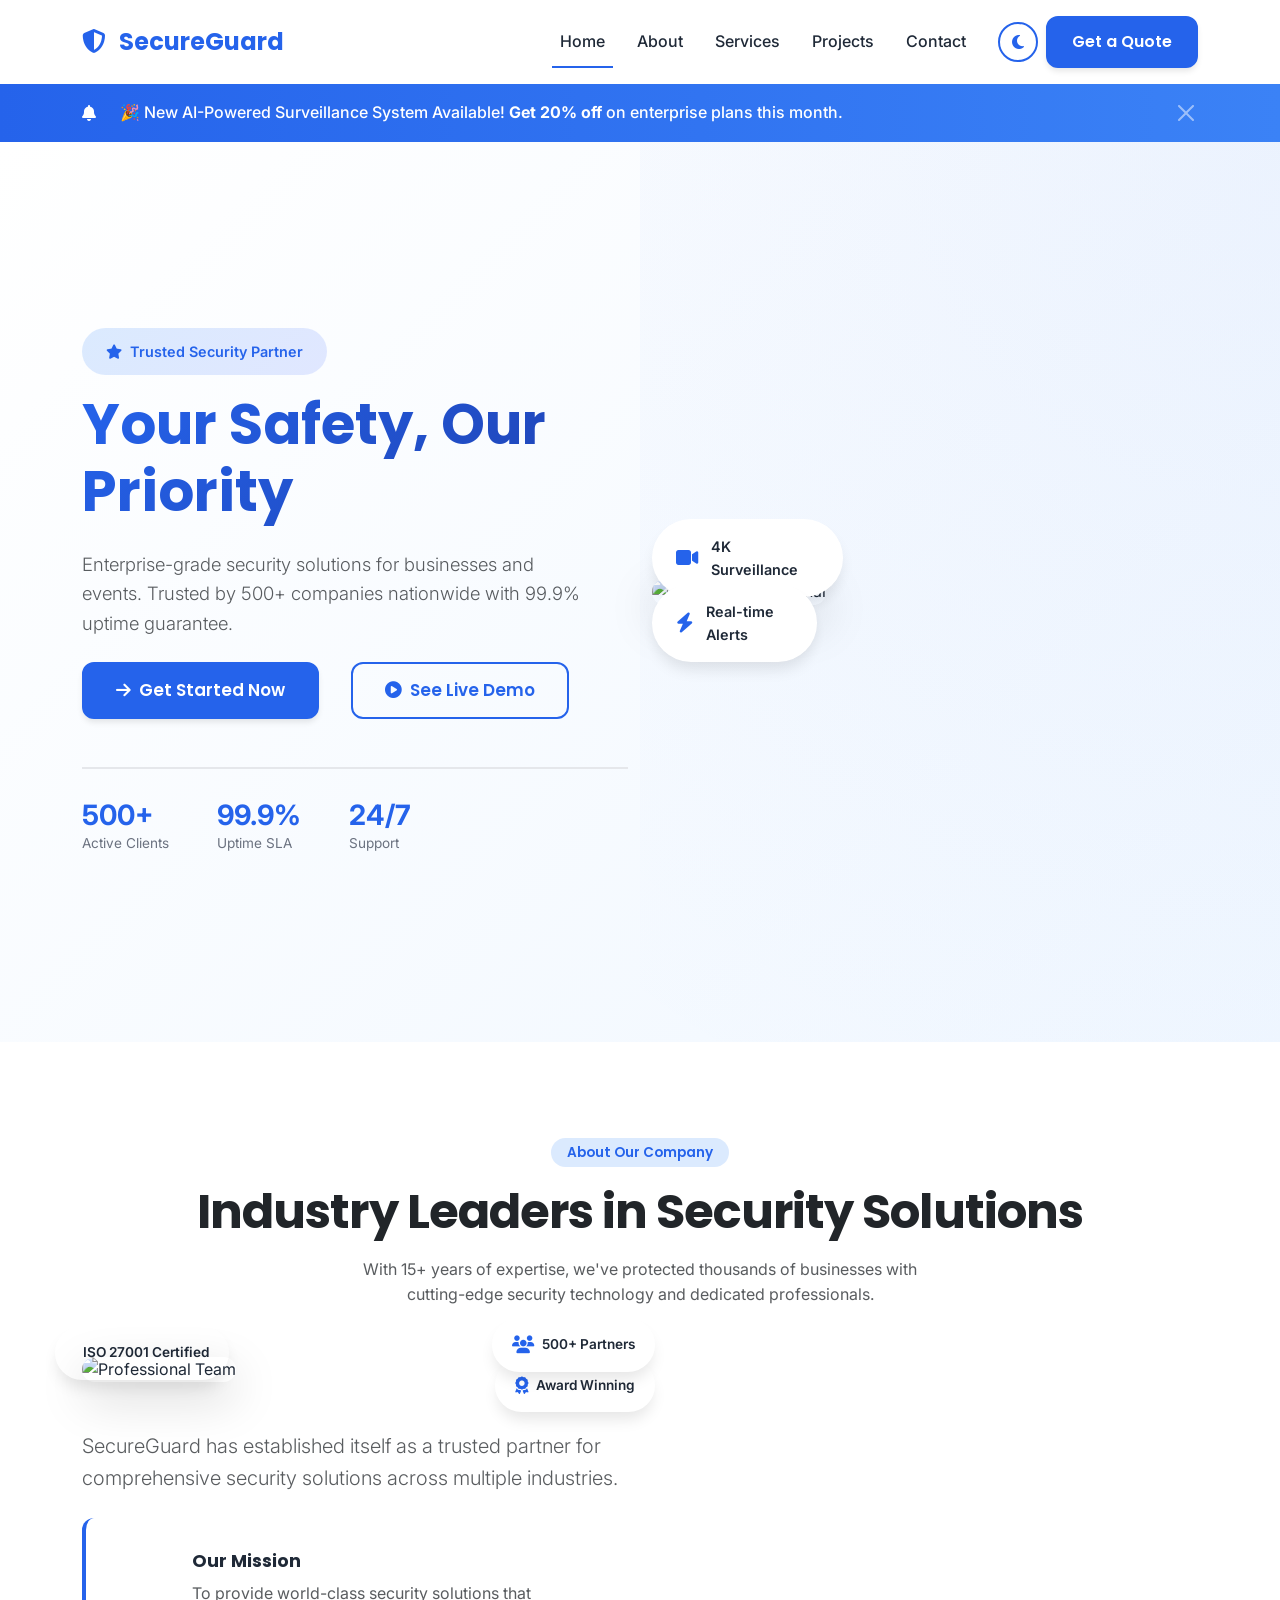
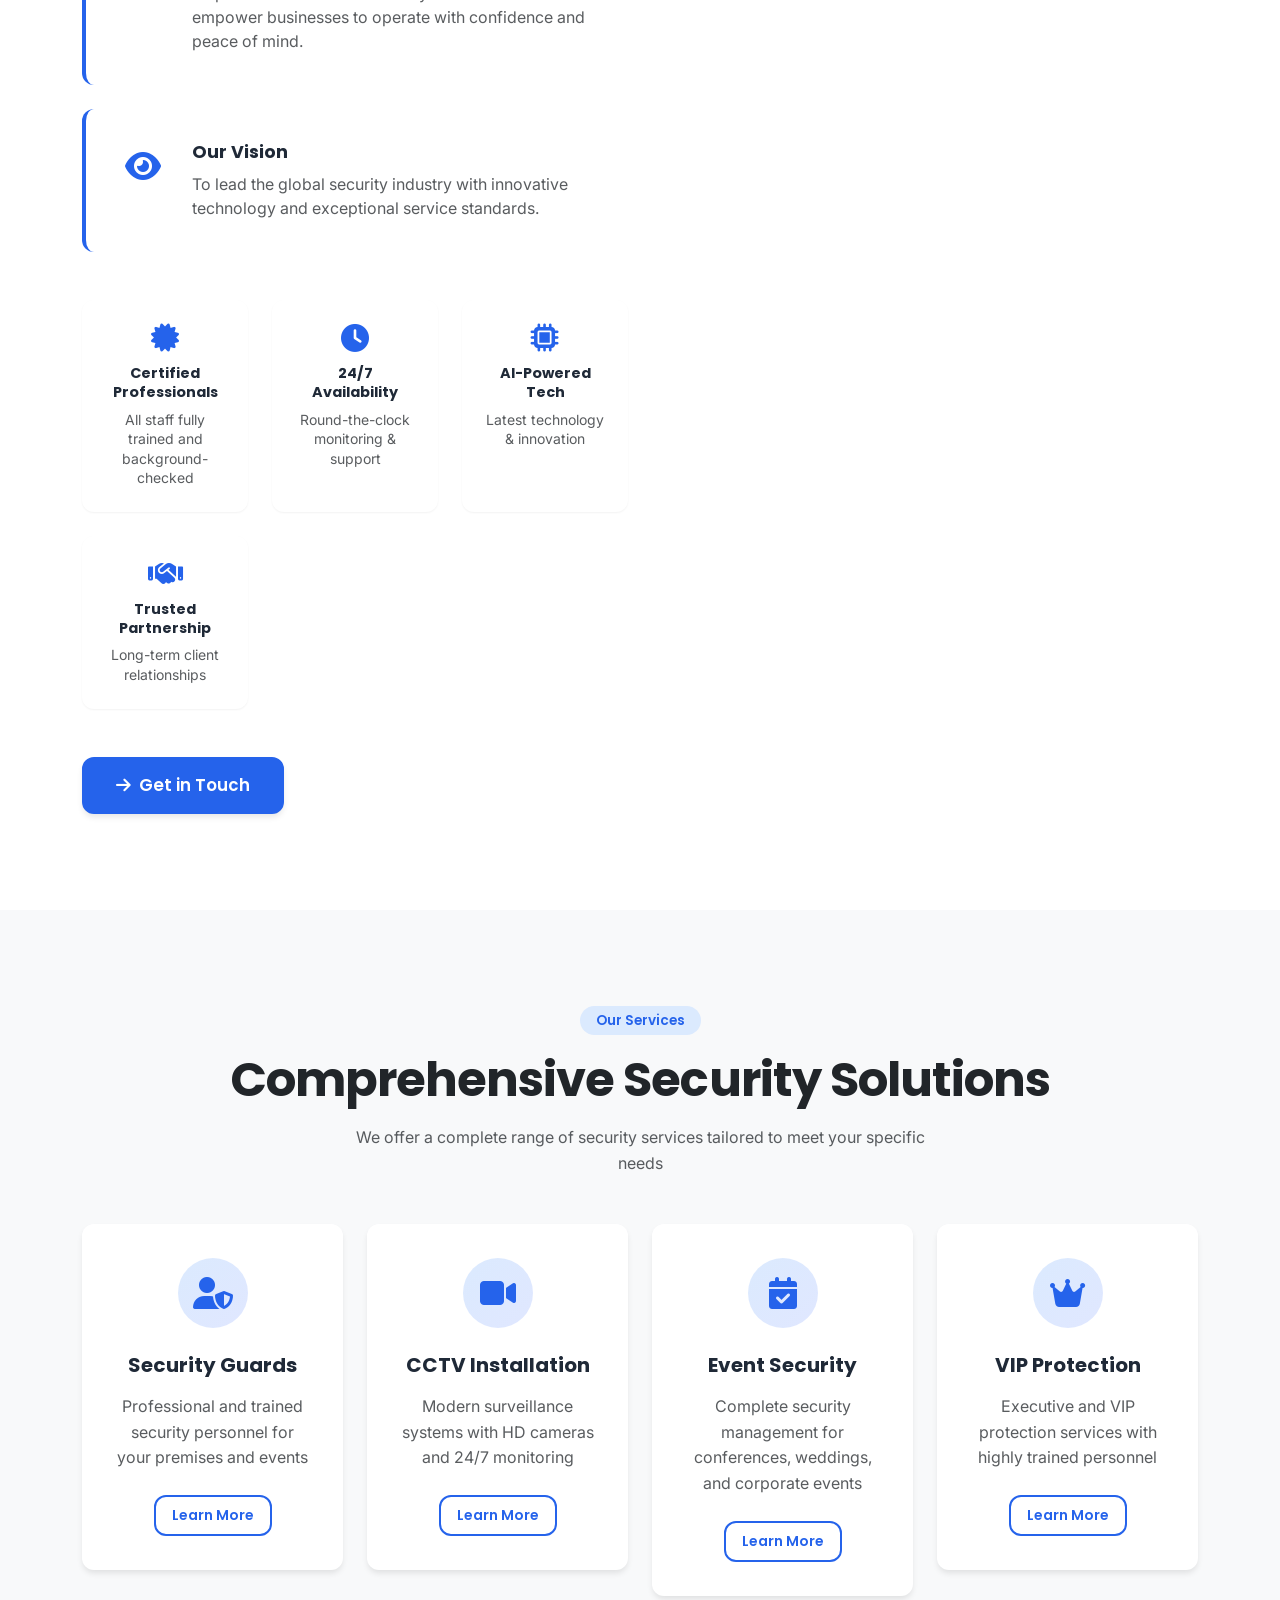
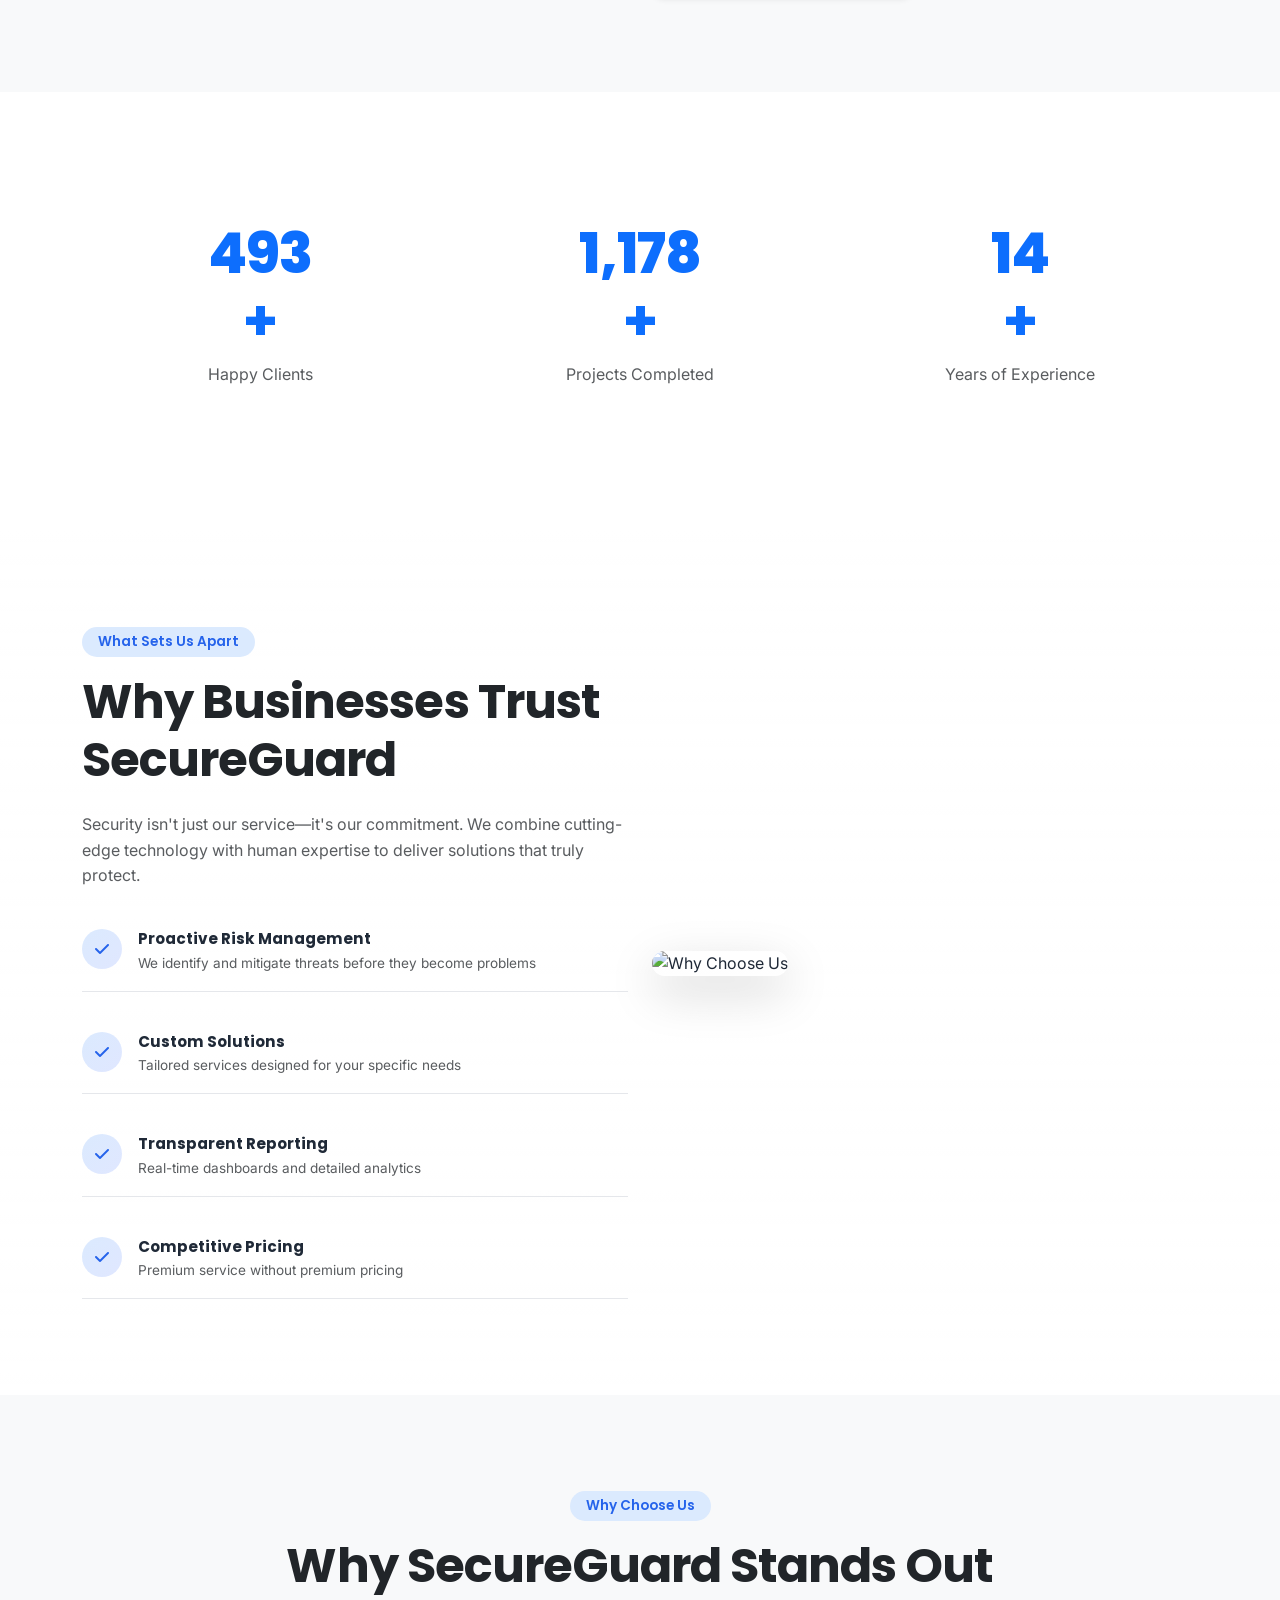
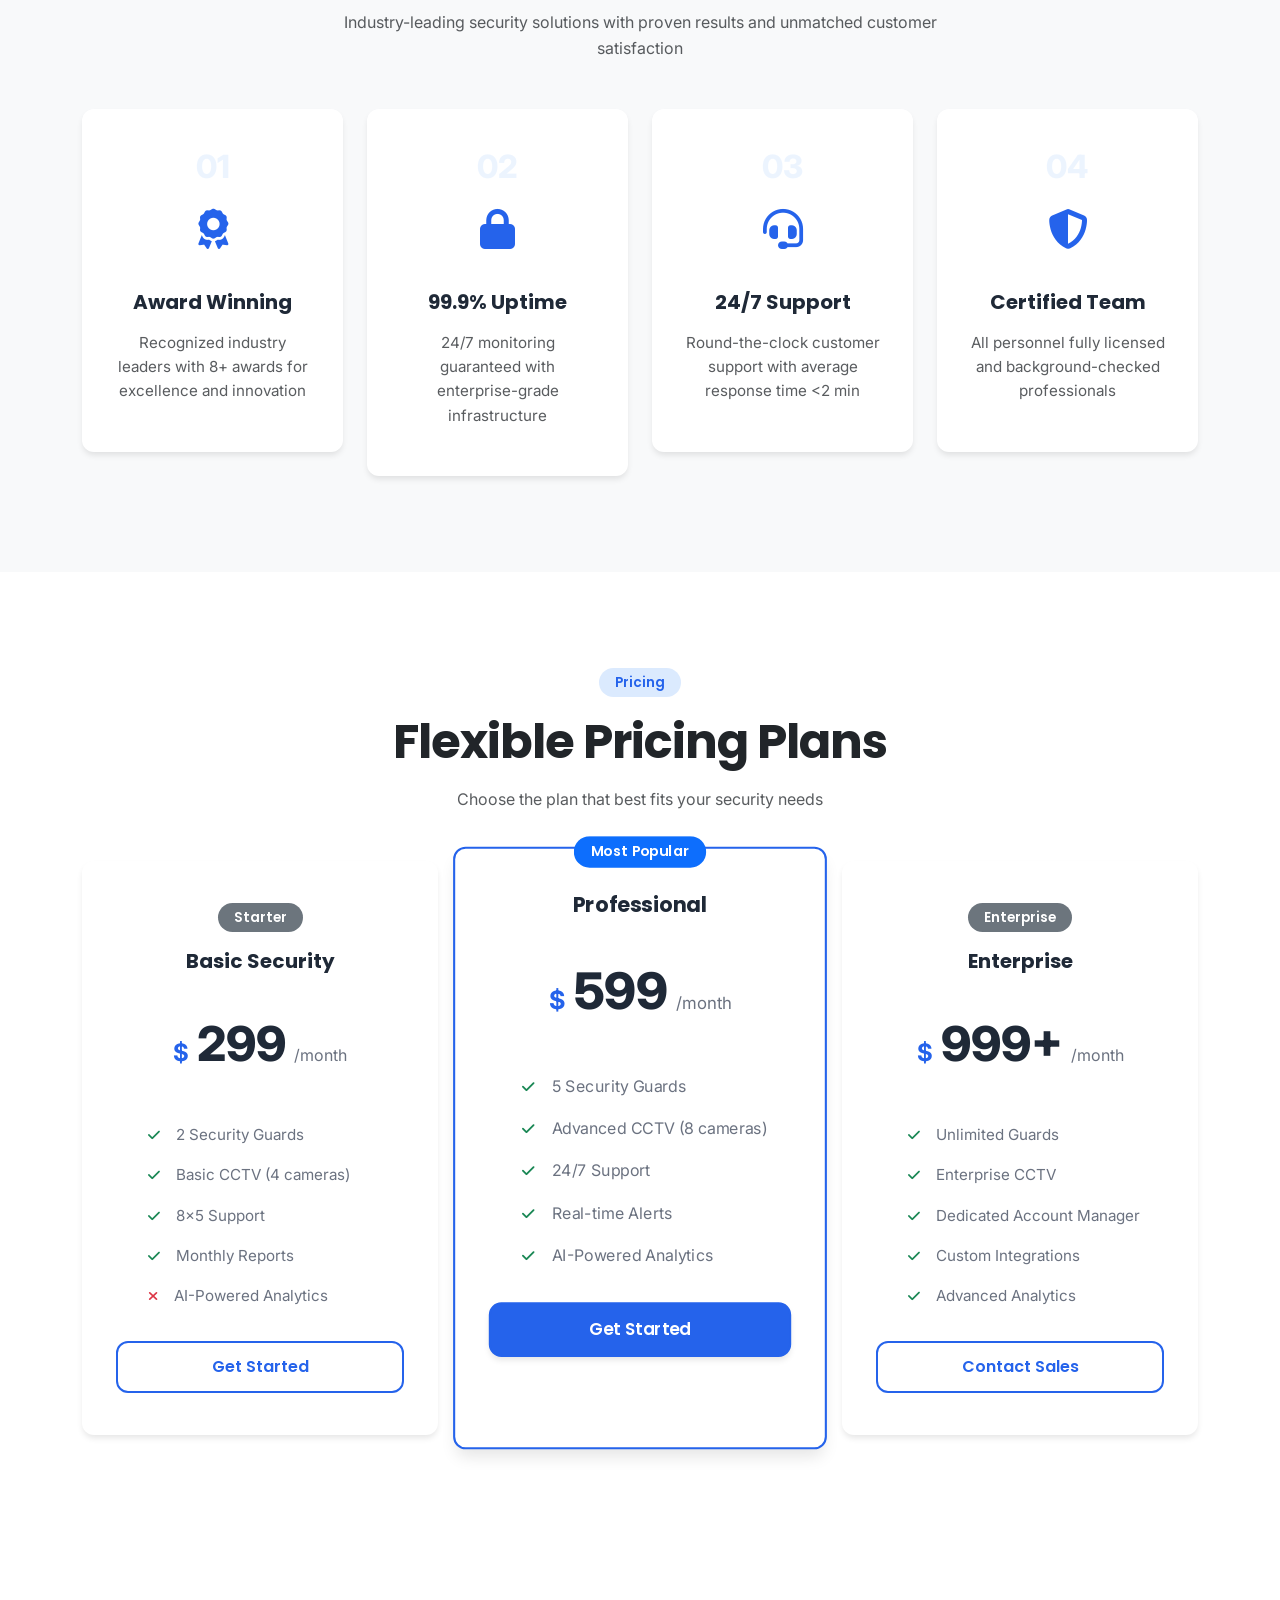
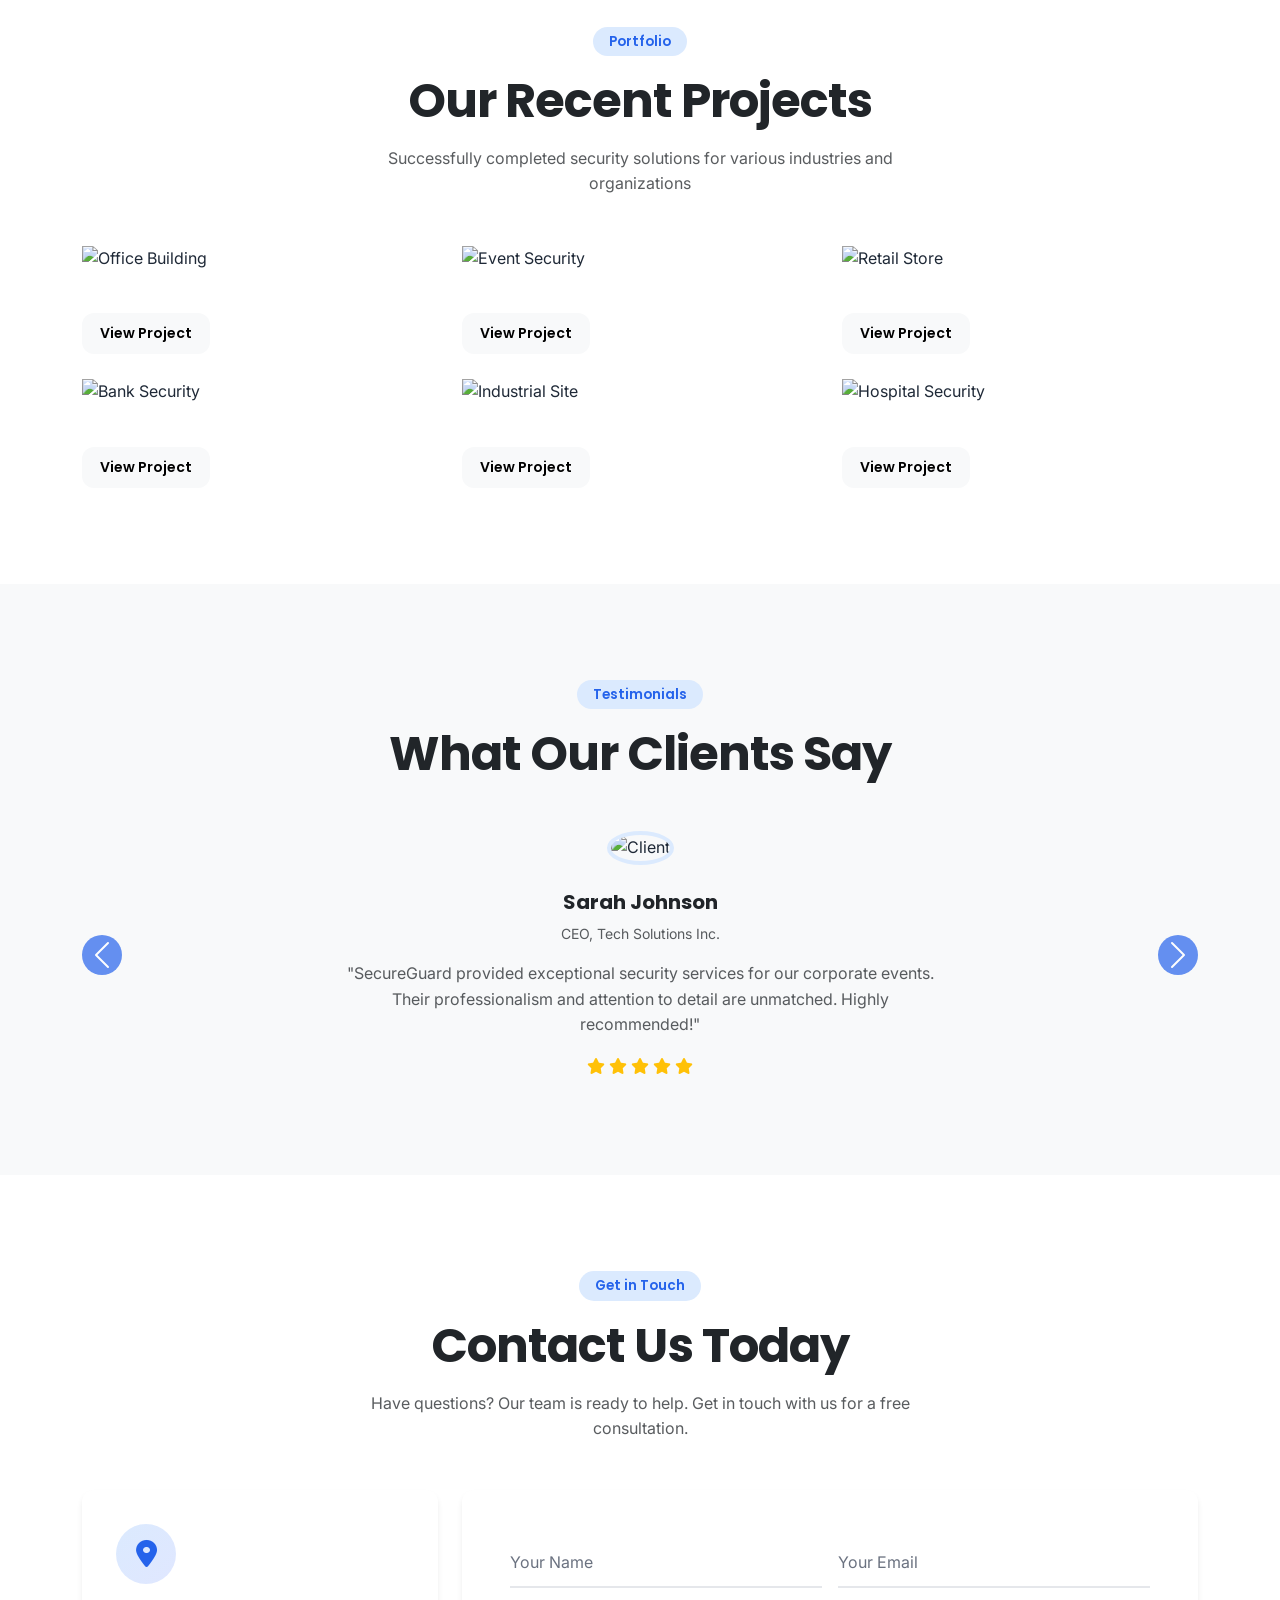
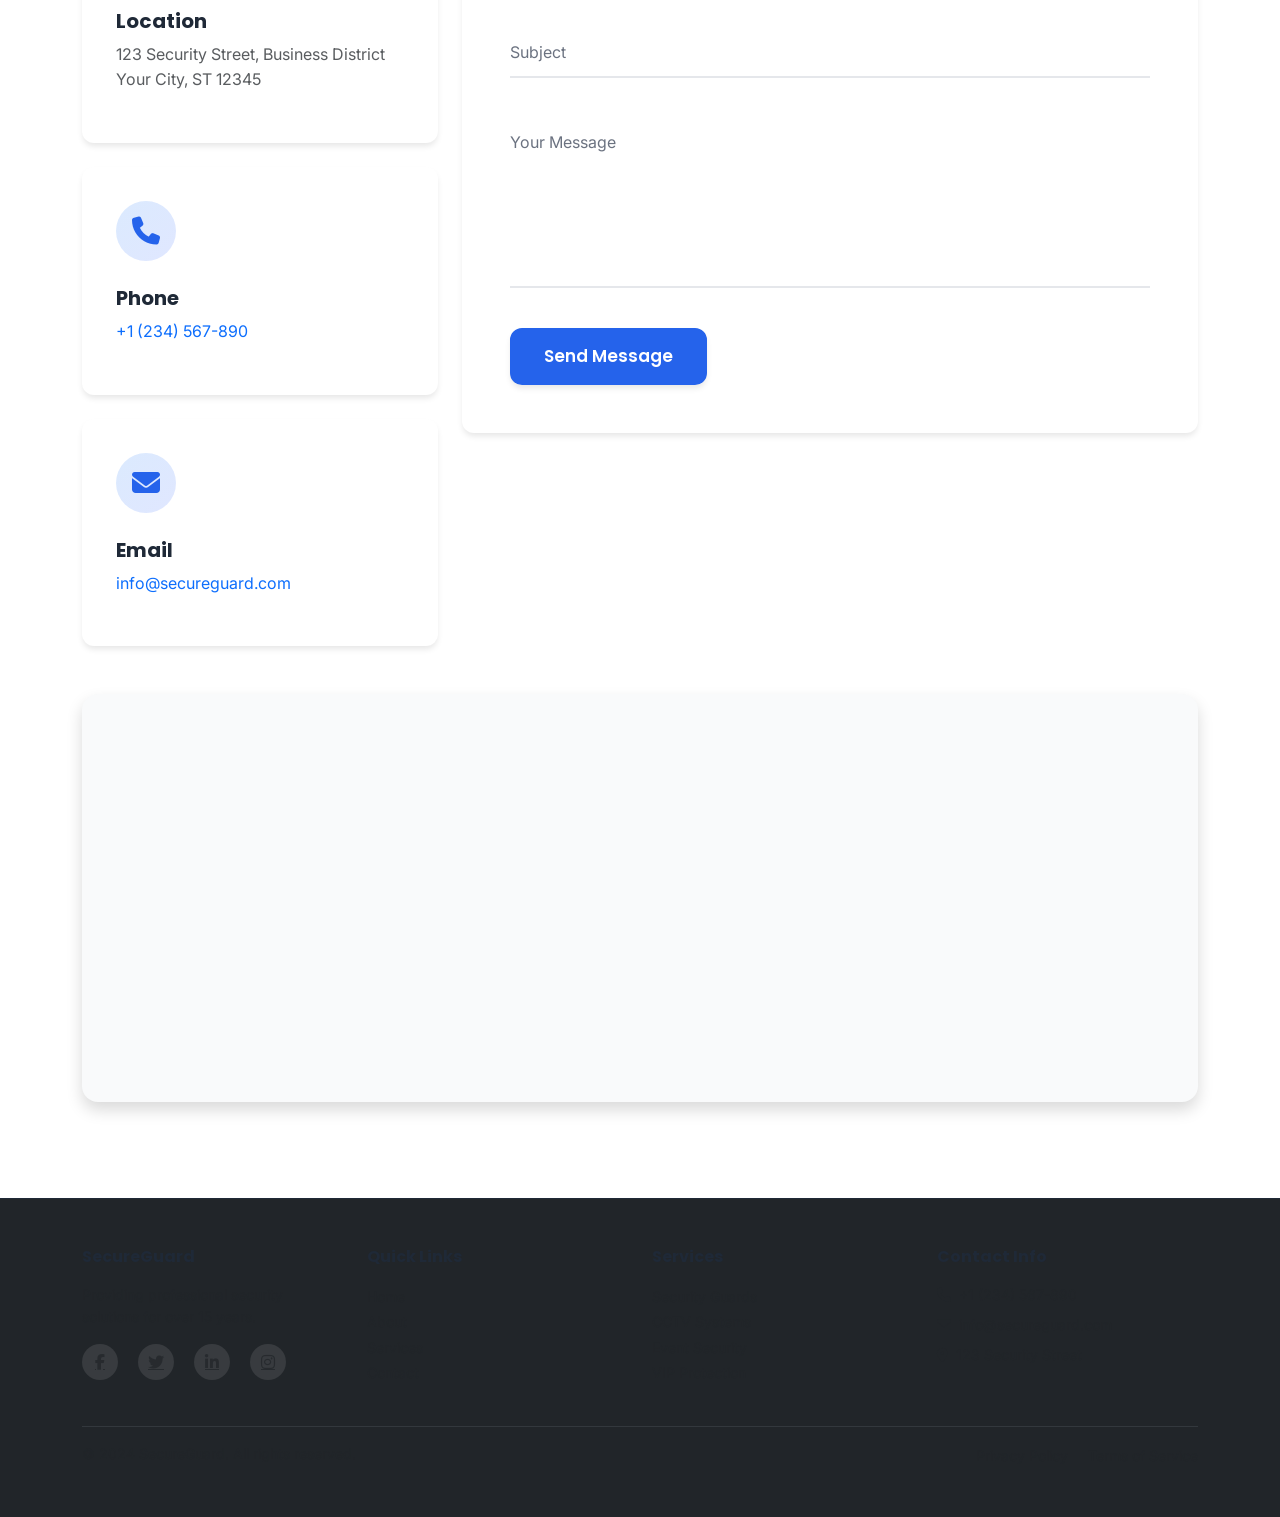
==== commit 9ea423bd: "chnage hero section" ====
--- a/index.html
+++ b/index.html
@@ -332,7 +332,7 @@
                 </div>
                 <div class="col-lg-6">
                     <div class="why-choose-image">
-                        <img src="https://images.unsplash.com/photo-1564493592515-6f3ee957dccb?w=500&h=500&fit=crop" alt="Why Choose Us" class="img-fluid rounded-4 shadow-lg">
+                        <img src="https://images.unsplash.com/photo-1486406146926-c627a92ad1ab?w=500&h=500&fit=crop" alt="Why Choose Us" class="img-fluid rounded-4 shadow-lg">
                     </div>
                 </div>
             </div>
@@ -492,7 +492,7 @@
                 <!-- Project 2 -->
                 <div class="col-md-6 col-lg-4 project-col">
                     <div class="project-card">
-                        <img src="https://images.unsplash.com/photo-1519167758993-c1cd12de332e?w=400&h=300&fit=crop" alt="Event Security" class="project-image">
+                        <img src="https://images.unsplash.com/photo-1486406146926-c627a92ad1ab?w=400&h=300&fit=crop" alt="Event Security" class="project-image">
                         <div class="project-overlay">
                             <h5 class="text-white mb-3">Corporate Event Security</h5>
                             <a href="#" class="btn btn-sm btn-light">View Project</a>
@@ -536,7 +536,7 @@
                 <!-- Project 6 -->
                 <div class="col-md-6 col-lg-4 project-col">
                     <div class="project-card">
-                        <img src="https://images.unsplash.com/photo-1531746790731-6c087fecd65b?w=400&h=300&fit=crop" alt="Hospital Security" class="project-image">
+                        <img src="https://images.unsplash.com/photo-1486406146926-c627a92ad1ab?w=400&h=300&fit=crop" alt="Hospital Security" class="project-image">
                         <div class="project-overlay">
                             <h5 class="text-white mb-3">Hospital Security Network</h5>
                             <a href="#" class="btn btn-sm btn-light">View Project</a>
--- a/style.css
+++ b/style.css
@@ -465,6 +465,19 @@
     scroll-behavior: smooth;
 }
 
+.about-section .row {
+    display: flex;
+    flex-direction: row;
+}
+
+.about-image-container {
+    order: 1;
+}
+
+.about-content {
+    order: 2;
+}
+
 .about-image-wrapper {
     position: relative;
     display: inline-block;
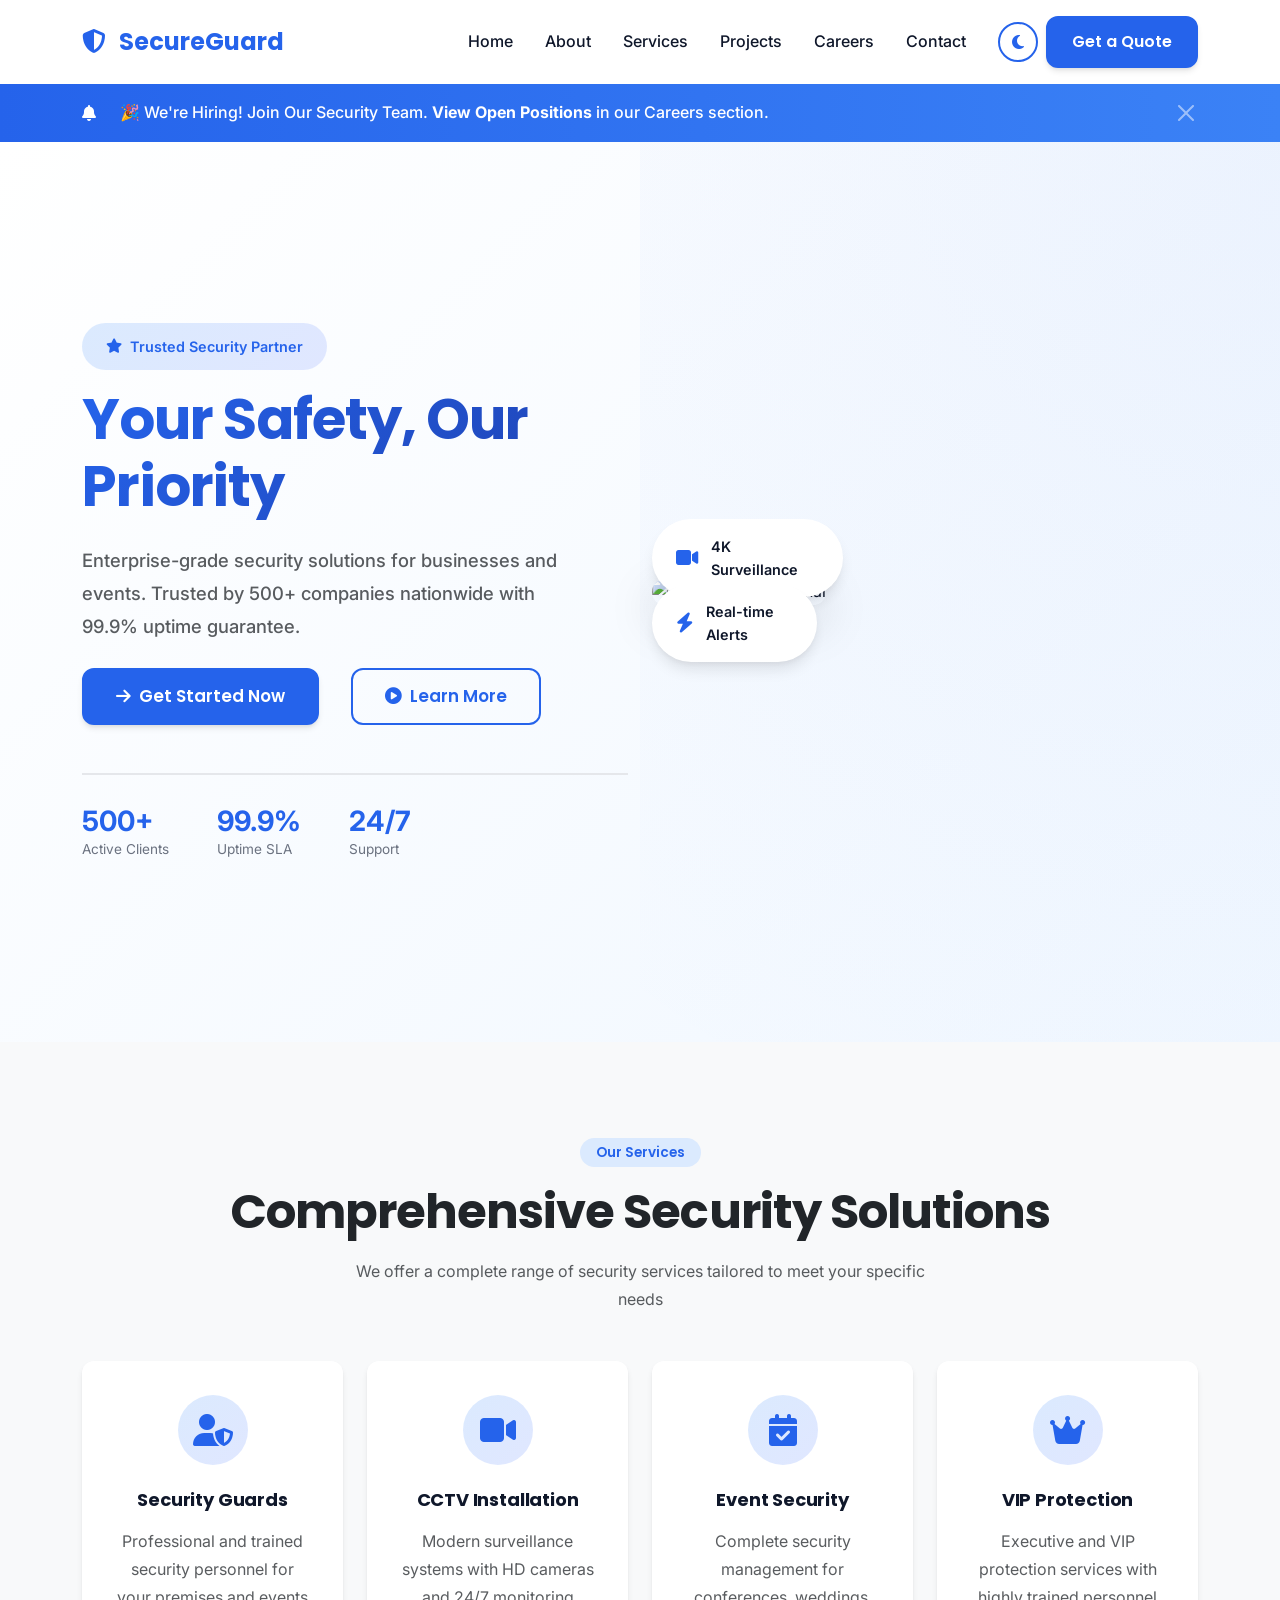
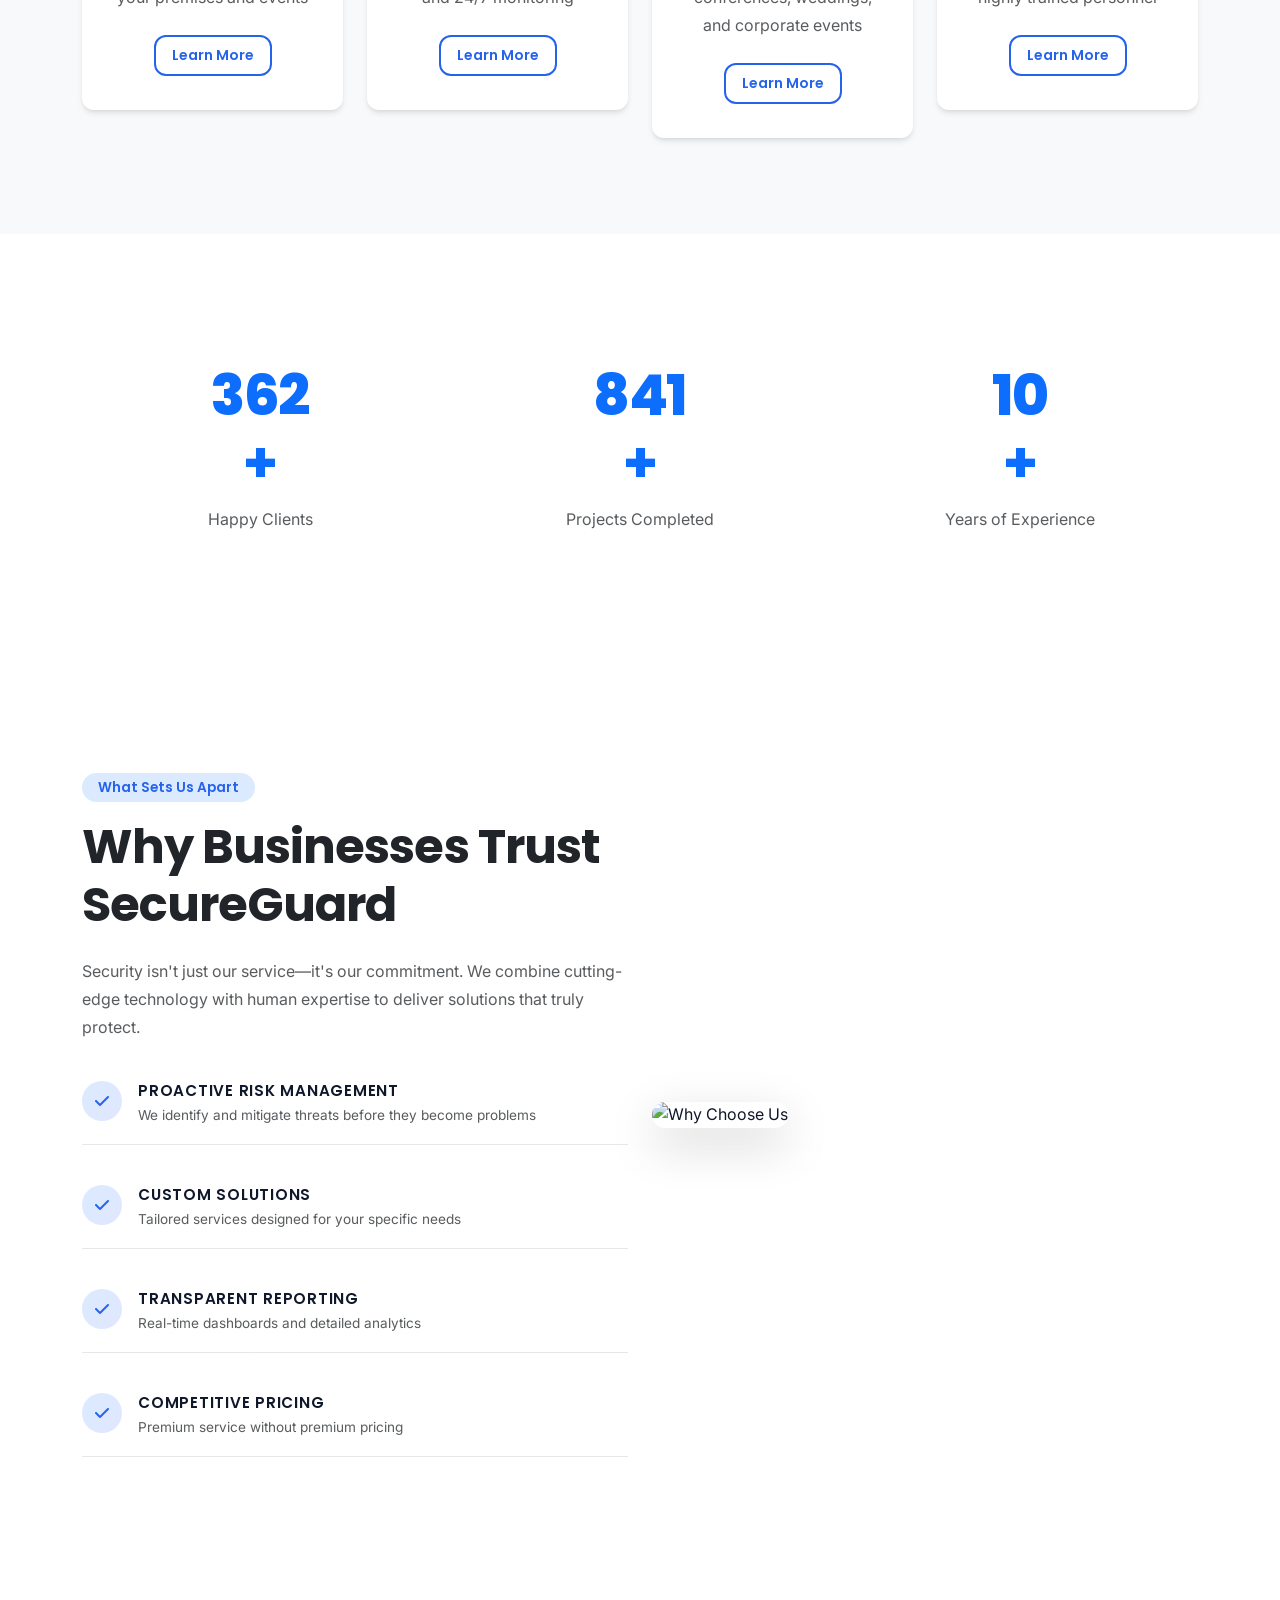
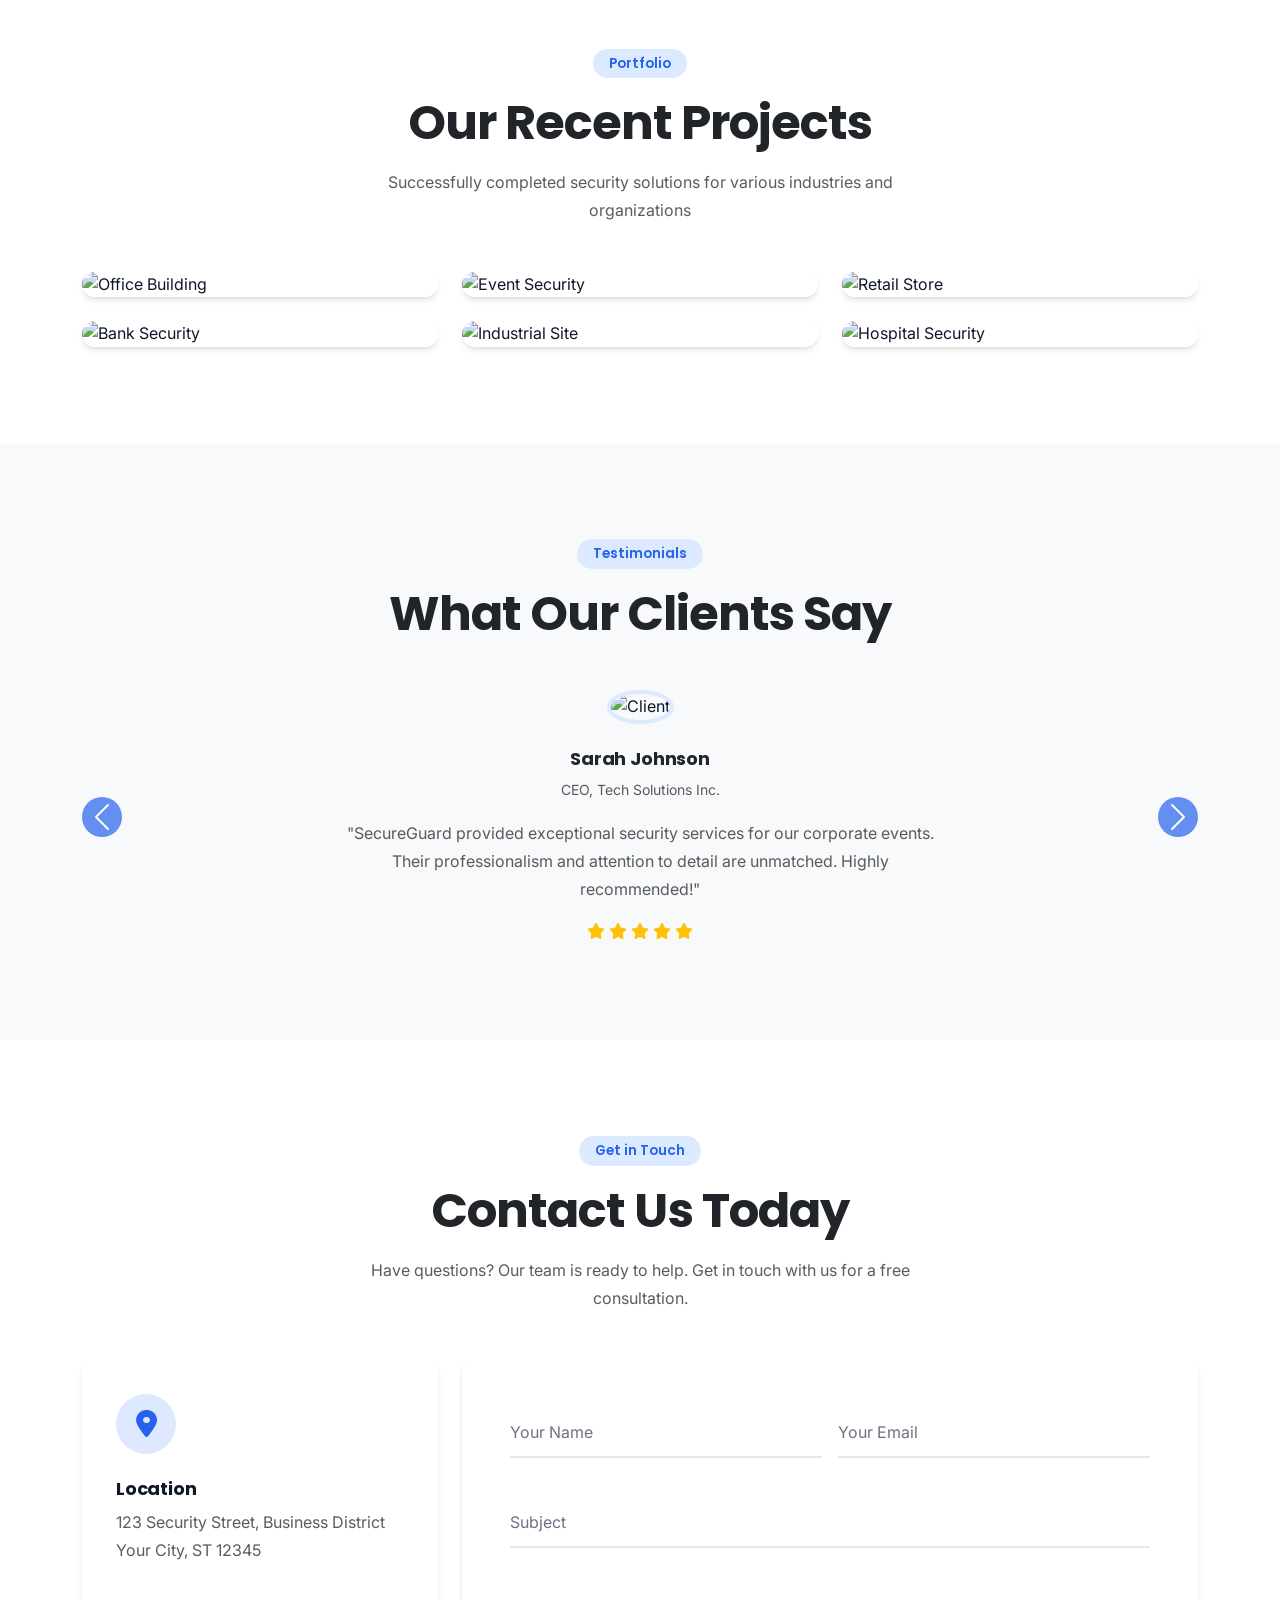
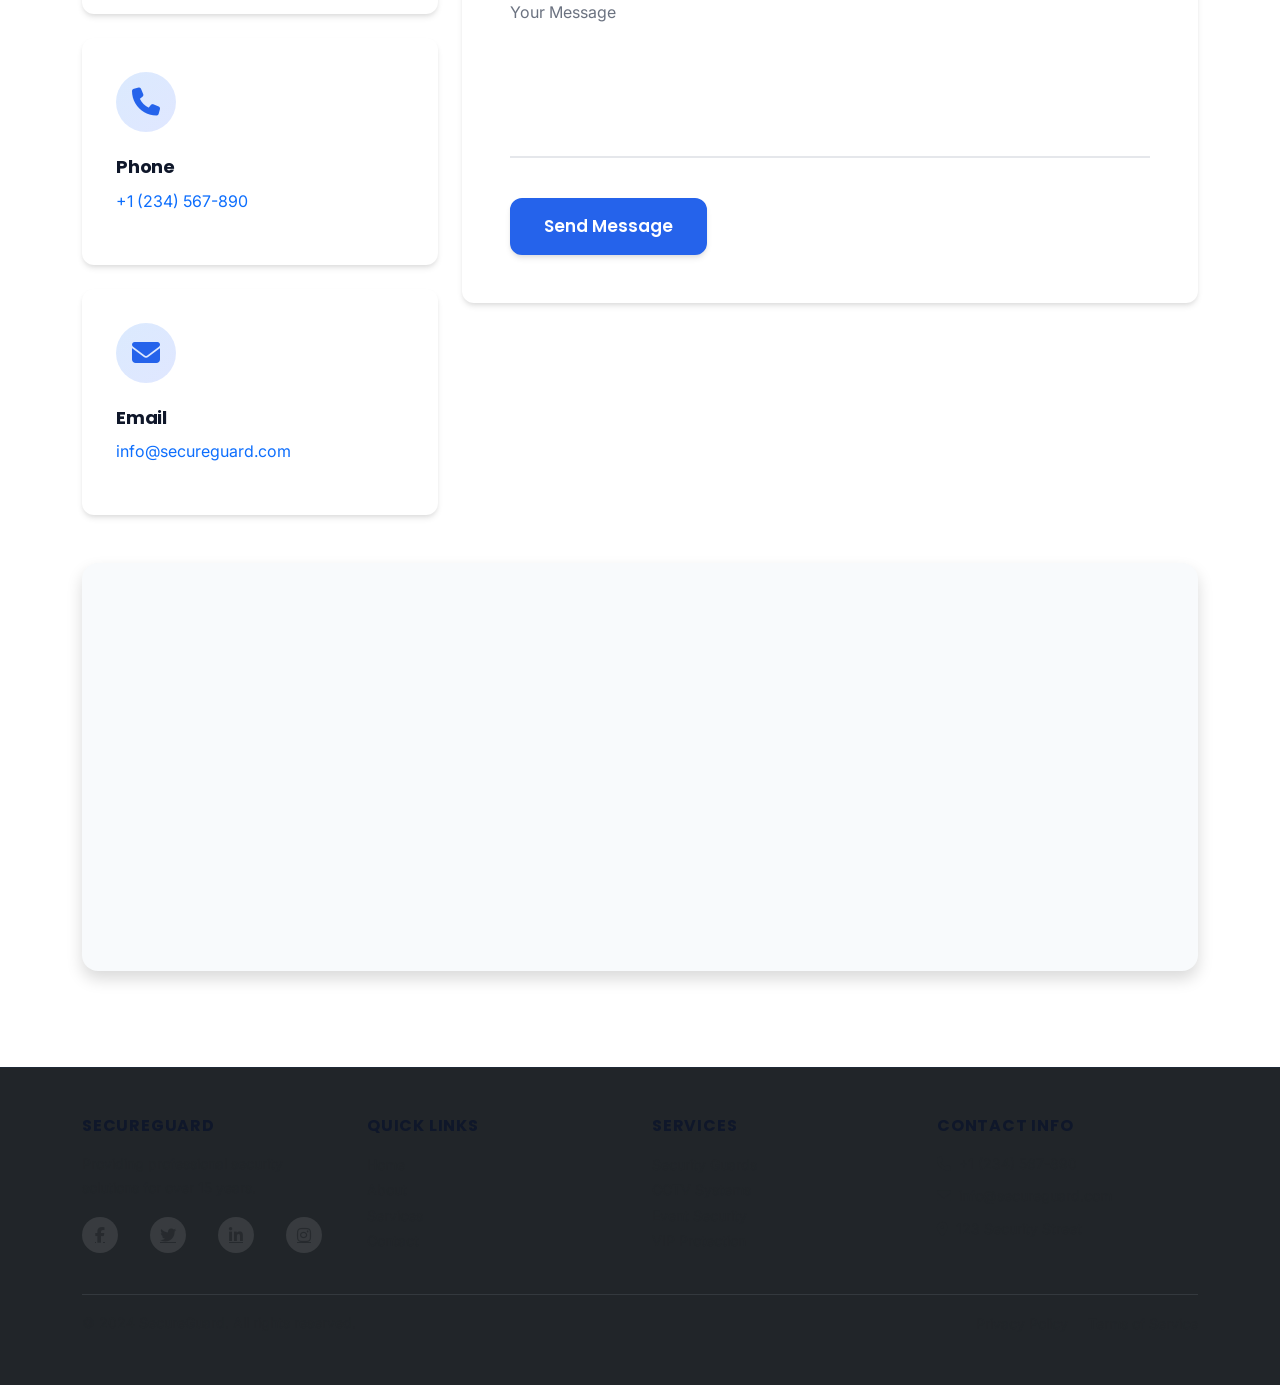
==== commit a237be4f: "add multi pages" ====
--- a/index.html
+++ b/index.html
@@ -13,7 +13,7 @@
     <!-- Navbar -->
     <nav class="navbar navbar-expand-lg navbar-light sticky-top" id="navbar">
         <div class="container-lg">
-            <a class="navbar-brand fw-bold" href="#home">
+            <a class="navbar-brand fw-bold" href="index.html">
                 <i class="fas fa-shield-alt"></i> SecureGuard
             </a>
             <button class="navbar-toggler" type="button" data-bs-toggle="collapse" data-bs-target="#navbarNav" aria-controls="navbarNav" aria-expanded="false" aria-label="Toggle navigation">
@@ -21,17 +21,18 @@
             </button>
             <div class="collapse navbar-collapse" id="navbarNav">
                 <ul class="navbar-nav ms-auto">
-                    <li class="nav-item"><a class="nav-link active" href="#home">Home</a></li>
-                    <li class="nav-item"><a class="nav-link" href="#about">About</a></li>
-                    <li class="nav-item"><a class="nav-link" href="#services">Services</a></li>
-                    <li class="nav-item"><a class="nav-link" href="#projects">Projects</a></li>
-                    <li class="nav-item"><a class="nav-link" href="#contact">Contact</a></li>
+                    <li class="nav-item"><a class="nav-link" href="index.html">Home</a></li>
+                    <li class="nav-item"><a class="nav-link" href="about.html">About</a></li>
+                    <li class="nav-item"><a class="nav-link" href="services.html">Services</a></li>
+                    <li class="nav-item"><a class="nav-link" href="projects.html">Projects</a></li>
+                    <li class="nav-item"><a class="nav-link" href="careers.html">Careers</a></li>
+                    <li class="nav-item"><a class="nav-link" href="contact.html">Contact</a></li>
                 </ul>
                 <div class="d-flex align-items-center gap-2 ms-3">
                     <button id="themeToggle" class="btn btn-outline-primary theme-toggle" title="Toggle theme">
                         <i class="fas fa-moon"></i>
                     </button>
-                    <a href="#contact" class="btn btn-primary">Get a Quote</a>
+                    <a href="contact.html" class="btn btn-primary">Get a Quote</a>
                 </div>
             </div>
         </div>
@@ -42,7 +43,7 @@
         <div class="container-lg">
             <div class="d-flex align-items-center justify-content-center gap-3">
                 <i class="fas fa-bell"></i>
-                <span>🎉 New AI-Powered Surveillance System Available! <strong>Get 20% off</strong> on enterprise plans this month.</span>
+                <span>🎉 We're Hiring! Join Our Security Team. <strong>View Open Positions</strong> in our Careers section.</span>
                 <button type="button" class="btn-close btn-close-white ms-auto" aria-label="Close"></button>
             </div>
         </div>
@@ -64,11 +65,11 @@
                     
                     <!-- Hero CTAs -->
                     <div class="hero-cta-group mb-5">
-                        <a href="#contact" class="btn btn-primary btn-lg me-3 pulse-button">
+                        <a href="contact.html" class="btn btn-primary btn-lg me-3 pulse-button">
                             <i class="fas fa-arrow-right me-2"></i>Get Started Now
                         </a>
-                        <a href="#about" class="btn btn-outline-primary btn-lg">
-                            <i class="fas fa-play-circle me-2"></i>See Live Demo
+                        <a href="about.html" class="btn btn-outline-primary btn-lg">
+                            <i class="fas fa-play-circle me-2"></i>Learn More
                         </a>
                     </div>
                     
@@ -106,96 +107,7 @@
         </div>
     </section>
 
-    <!-- About Section -->
-    <section id="about" class="py-6 about-section">
-        <div class="container-lg">
-            <!-- Section Header -->
-            <div class="text-center mb-5">
-                <span class="badge bg-primary-light text-primary mb-3">About Our Company</span>
-                <h2 class="display-5 fw-bold text-dark mb-3">Industry Leaders in Security Solutions</h2>
-                <p class="text-muted mx-auto" style="max-width: 600px;">With 15+ years of expertise, we've protected thousands of businesses with cutting-edge security technology and dedicated professionals.</p>
-            </div>
-
-            <div class="row align-items-center gap-5">
-                <!-- About Image with Badges -->
-                <div class="col-lg-6 about-image-container">
-                    <div class="about-image-wrapper">
-                        <img src="https://images.unsplash.com/photo-1552664730-d307ca884978?w=600&h=600&fit=crop" alt="Professional Team" class="img-fluid rounded-4 shadow-lg about-main-image">
-                        <div class="about-badge about-badge-1">
-                            <i class="fas fa-shield-check"></i>
-                            <span>ISO 27001 Certified</span>
-                        </div>
-                        <div class="about-badge about-badge-2">
-                            <i class="fas fa-award"></i>
-                            <span>Award Winning</span>
-                        </div>
-                        <div class="about-badge about-badge-3">
-                            <i class="fas fa-users"></i>
-                            <span>500+ Partners</span>
-                        </div>
-                    </div>
-                </div>
-
-                <!-- About Content -->
-                <div class="col-lg-6 about-content">
-                    <p class="lead text-muted mb-4">SecureGuard has established itself as a trusted partner for comprehensive security solutions across multiple industries.</p>
-                    
-                    <!-- Mission & Vision -->
-                    <div class="about-boxes">
-                        <div class="about-box mission-box">
-                            <div class="about-box-icon">
-                                <i class="fas fa-target"></i>
-                            </div>
-                            <div class="about-box-content">
-                                <h5>Our Mission</h5>
-                                <p class="text-muted">To provide world-class security solutions that empower businesses to operate with confidence and peace of mind.</p>
-                            </div>
-                        </div>
-                        
-                        <div class="about-box vision-box">
-                            <div class="about-box-icon">
-                                <i class="fas fa-eye"></i>
-                            </div>
-                            <div class="about-box-content">
-                                <h5>Our Vision</h5>
-                                <p class="text-muted">To lead the global security industry with innovative technology and exceptional service standards.</p>
-                            </div>
-                        </div>
-                    </div>
-
-                    <!-- Features Grid -->
-                    <div class="about-features-grid mt-5">
-                        <div class="about-feature-item">
-                            <i class="fas fa-certificate"></i>
-                            <h6>Certified Professionals</h6>
-                            <p class="text-muted small">All staff fully trained and background-checked</p>
-                        </div>
-                        <div class="about-feature-item">
-                            <i class="fas fa-clock"></i>
-                            <h6>24/7 Availability</h6>
-                            <p class="text-muted small">Round-the-clock monitoring &amp; support</p>
-                        </div>
-                        <div class="about-feature-item">
-                            <i class="fas fa-microchip"></i>
-                            <h6>AI-Powered Tech</h6>
-                            <p class="text-muted small">Latest technology &amp; innovation</p>
-                        </div>
-                        <div class="about-feature-item">
-                            <i class="fas fa-handshake"></i>
-                            <h6>Trusted Partnership</h6>
-                            <p class="text-muted small">Long-term client relationships</p>
-                        </div>
-                    </div>
-
-                    <div class="mt-5">
-                        <a href="#contact" class="btn btn-primary btn-lg">
-                            <i class="fas fa-arrow-right me-2"></i>Get in Touch
-                        </a>
-                    </div>
-                </div>
-            </div>
-        </div>
-    </section>
+
 
     <!-- Services Section -->
     <section id="services" class="py-6 bg-light">
@@ -339,134 +251,7 @@
         </div>
     </section>
 
-    <!-- Features Section -->
-    <section id="features" class="py-6 bg-light">
-        <div class="container-lg">
-            <div class="text-center mb-5">
-                <span class="badge bg-primary-light text-primary mb-3">Why Choose Us</span>
-                <h2 class="display-5 fw-bold text-dark mb-3">Why SecureGuard Stands Out</h2>
-                <p class="text-muted mx-auto" style="max-width: 600px;">Industry-leading security solutions with proven results and unmatched customer satisfaction</p>
-            </div>
-
-            <div class="row g-4">
-                <!-- Feature 1 -->
-                <div class="col-md-6 col-lg-3 feature-item">
-                    <div class="feature-box">
-                        <div class="feature-number">01</div>
-                        <i class="fas fa-award"></i>
-                        <h5 class="fw-bold mt-4 mb-3">Award Winning</h5>
-                        <p class="text-muted" style="font-size: 0.95rem;">Recognized industry leaders with 8+ awards for excellence and innovation</p>
-                    </div>
-                </div>
-
-                <!-- Feature 2 -->
-                <div class="col-md-6 col-lg-3 feature-item">
-                    <div class="feature-box">
-                        <div class="feature-number">02</div>
-                        <i class="fas fa-lock"></i>
-                        <h5 class="fw-bold mt-4 mb-3">99.9% Uptime</h5>
-                        <p class="text-muted" style="font-size: 0.95rem;">24/7 monitoring guaranteed with enterprise-grade infrastructure</p>
-                    </div>
-                </div>
-
-                <!-- Feature 3 -->
-                <div class="col-md-6 col-lg-3 feature-item">
-                    <div class="feature-box">
-                        <div class="feature-number">03</div>
-                        <i class="fas fa-headset"></i>
-                        <h5 class="fw-bold mt-4 mb-3">24/7 Support</h5>
-                        <p class="text-muted" style="font-size: 0.95rem;">Round-the-clock customer support with average response time &lt;2 min</p>
-                    </div>
-                </div>
-
-                <!-- Feature 4 -->
-                <div class="col-md-6 col-lg-3 feature-item">
-                    <div class="feature-box">
-                        <div class="feature-number">04</div>
-                        <i class="fas fa-shield-alt"></i>
-                        <h5 class="fw-bold mt-4 mb-3">Certified Team</h5>
-                        <p class="text-muted" style="font-size: 0.95rem;">All personnel fully licensed and background-checked professionals</p>
-                    </div>
-                </div>
-            </div>
-        </div>
-    </section>
-
-    <!-- Pricing Section -->
-    <section class="py-6">
-        <div class="container-lg">
-            <div class="text-center mb-5">
-                <span class="badge bg-primary-light text-primary mb-3">Pricing</span>
-                <h2 class="display-5 fw-bold text-dark mb-3">Flexible Pricing Plans</h2>
-                <p class="text-muted mx-auto" style="max-width: 600px;">Choose the plan that best fits your security needs</p>
-            </div>
-
-            <div class="row g-4 justify-content-center">
-                <!-- Basic Plan -->
-                <div class="col-md-6 col-lg-4 pricing-col">
-                    <div class="pricing-card">
-                        <span class="badge bg-secondary mb-3">Starter</span>
-                        <h5 class="fw-bold mb-3">Basic Security</h5>
-                        <div class="pricing-amount mb-4">
-                            <span class="price-symbol">$</span>
-                            <span class="price-value">299</span>
-                            <span class="price-period">/month</span>
-                        </div>
-                        <ul class="pricing-features mb-4">
-                            <li><i class="fas fa-check text-success"></i> 2 Security Guards</li>
-                            <li><i class="fas fa-check text-success"></i> Basic CCTV (4 cameras)</li>
-                            <li><i class="fas fa-check text-success"></i> 8x5 Support</li>
-                            <li><i class="fas fa-check text-success"></i> Monthly Reports</li>
-                            <li><i class="fas fa-times text-danger"></i> AI-Powered Analytics</li>
-                        </ul>
-                        <button class="btn btn-outline-primary w-100">Get Started</button>
-                    </div>
-                </div>
-
-                <!-- Professional Plan (Featured) -->
-                <div class="col-md-6 col-lg-4 pricing-col">
-                    <div class="pricing-card featured">
-                        <span class="badge bg-primary mb-3 featured-badge">Most Popular</span>
-                        <h5 class="fw-bold mb-3">Professional</h5>
-                        <div class="pricing-amount mb-4">
-                            <span class="price-symbol">$</span>
-                            <span class="price-value">599</span>
-                            <span class="price-period">/month</span>
-                        </div>
-                        <ul class="pricing-features mb-4">
-                            <li><i class="fas fa-check text-success"></i> 5 Security Guards</li>
-                            <li><i class="fas fa-check text-success"></i> Advanced CCTV (8 cameras)</li>
-                            <li><i class="fas fa-check text-success"></i> 24/7 Support</li>
-                            <li><i class="fas fa-check text-success"></i> Real-time Alerts</li>
-                            <li><i class="fas fa-check text-success"></i> AI-Powered Analytics</li>
-                        </ul>
-                        <button class="btn btn-primary w-100">Get Started</button>
-                    </div>
-                </div>
-
-                <!-- Enterprise Plan -->
-                <div class="col-md-6 col-lg-4 pricing-col">
-                    <div class="pricing-card">
-                        <span class="badge bg-secondary mb-3">Enterprise</span>
-                        <h5 class="fw-bold mb-3">Enterprise</h5>
-                        <div class="pricing-amount mb-4">
-                            <span class="price-symbol">$</span>
-                            <span class="price-value">999+</span>
-                            <span class="price-period">/month</span>
-                        </div>
-                        <ul class="pricing-features mb-4">
-                            <li><i class="fas fa-check text-success"></i> Unlimited Guards</li>
-                            <li><i class="fas fa-check text-success"></i> Enterprise CCTV</li>
-                            <li><i class="fas fa-check text-success"></i> Dedicated Account Manager</li>
-                            <li><i class="fas fa-check text-success"></i> Custom Integrations</li>
-                            <li><i class="fas fa-check text-success"></i> Advanced Analytics</li>
-                        </ul>
-                        <button class="btn btn-outline-primary w-100">Contact Sales</button>
-                    </div>
-                </div>
-            </div>
-        </div>
-    </section>
+
 
     <!-- Projects / Portfolio Section -->
     <section id="projects" class="py-6">
--- a/style.css
+++ b/style.css
@@ -3,77 +3,299 @@
    =================================== */
 
 :root {
-    --primary-color: #2563eb;
-    --primary-light: #dbeafe;
-    --secondary-color: #1e40af;
-    --text-dark: #1f2937;
-    --text-muted: #6b7280;
-    --bg-light: #f9fafb;
-    --bg-white: #ffffff;
-    --shadow-sm: 0 1px 2px 0 rgba(0, 0, 0, 0.05);
-    --shadow-md: 0 4px 6px -1px rgba(0, 0, 0, 0.1);
-    --shadow-lg: 0 10px 15px -3px rgba(0, 0, 0, 0.1);
-    --shadow-xl: 0 20px 25px -5px rgba(0, 0, 0, 0.1);
-    --border-radius: 12px;
-    --transition: all 0.3s cubic-bezier(0.4, 0, 0.2, 1);
+  /* Primary Colors */
+  --primary-color: #2563eb;
+  --primary-light: #dbeafe;
+  --primary-dark: #1e40af;
+  --secondary-color: #1e40af;
+  --accent-color: #0ea5e9;
+
+  /* Text Colors */
+  --text-dark: #0f172a;
+  --text-primary: #1f2937;
+  --text-muted: #6b7280;
+  --text-light: #9ca3af;
+
+  /* Background Colors */
+  --bg-white: #ffffff;
+  --bg-light: #f8fafc;
+  --bg-lighter: #f1f5f9;
+  --bg-accent: #f0f7ff;
+
+  /* Shadows */
+  --shadow-xs: 0 1px 2px 0 rgba(0, 0, 0, 0.05);
+  --shadow-sm: 0 1px 3px 0 rgba(0, 0, 0, 0.1), 0 1px 2px 0 rgba(0, 0, 0, 0.06);
+  --shadow-md:
+    0 4px 6px -1px rgba(0, 0, 0, 0.1), 0 2px 4px -1px rgba(0, 0, 0, 0.06);
+  --shadow-lg:
+    0 10px 15px -3px rgba(0, 0, 0, 0.1), 0 4px 6px -2px rgba(0, 0, 0, 0.05);
+  --shadow-xl:
+    0 20px 25px -5px rgba(0, 0, 0, 0.1), 0 10px 10px -5px rgba(0, 0, 0, 0.04);
+  --shadow-2xl: 0 25px 50px -12px rgba(0, 0, 0, 0.15);
+
+  /* Spacing */
+  --spacing-xs: 0.25rem;
+  --spacing-sm: 0.5rem;
+  --spacing-md: 1rem;
+  --spacing-lg: 1.5rem;
+  --spacing-xl: 2rem;
+  --spacing-2xl: 3rem;
+
+  /* Border Radius */
+  --border-radius: 12px;
+  --border-radius-lg: 16px;
+  --border-radius-xl: 20px;
+
+  /* Transitions */
+  --transition: all 0.3s cubic-bezier(0.4, 0, 0.2, 1);
+  --transition-fast: all 0.15s cubic-bezier(0.4, 0, 0.2, 1);
+  --transition-slow: all 0.5s cubic-bezier(0.4, 0, 0.2, 1);
 }
 
 /* Dark Theme Variables */
 body.dark-theme {
-    --primary-color: #3b82f6;
-    --primary-light: #1e3a8a;
-    --secondary-color: #1e40af;
-    --text-dark: #f3f4f6;
-    --text-muted: #d1d5db;
-    --bg-light: #1f2937;
-    --bg-white: #111827;
-    --shadow-sm: 0 1px 2px 0 rgba(0, 0, 0, 0.3);
-    --shadow-md: 0 4px 6px -1px rgba(0, 0, 0, 0.4);
-    --shadow-lg: 0 10px 15px -3px rgba(0, 0, 0, 0.5);
-    --shadow-xl: 0 20px 25px -5px rgba(0, 0, 0, 0.6);
+  --primary-color: #3b82f6;
+  --primary-light: #1e3a8a;
+  --primary-dark: #1e40af;
+  --secondary-color: #0ea5e9;
+  --accent-color: #06b6d4;
+
+  --text-dark: #f8fafc;
+  --text-primary: #e2e8f0;
+  --text-muted: #cbd5e1;
+  --text-light: #94a3b8;
+
+  --bg-white: #0f172a;
+  --bg-light: #1e293b;
+  --bg-lighter: #334155;
+  --bg-accent: #1e3a8a;
+
+  --shadow-xs: 0 1px 2px 0 rgba(0, 0, 0, 0.3);
+  --shadow-sm: 0 1px 3px 0 rgba(0, 0, 0, 0.4), 0 1px 2px 0 rgba(0, 0, 0, 0.3);
+  --shadow-md:
+    0 4px 6px -1px rgba(0, 0, 0, 0.4), 0 2px 4px -1px rgba(0, 0, 0, 0.3);
+  --shadow-lg:
+    0 10px 15px -3px rgba(0, 0, 0, 0.5), 0 4px 6px -2px rgba(0, 0, 0, 0.4);
+  --shadow-xl:
+    0 20px 25px -5px rgba(0, 0, 0, 0.5), 0 10px 10px -5px rgba(0, 0, 0, 0.4);
+  --shadow-2xl: 0 25px 50px -12px rgba(0, 0, 0, 0.5);
 }
 
 * {
-    margin: 0;
-    padding: 0;
-    box-sizing: border-box;
+  margin: 0;
+  padding: 0;
+  box-sizing: border-box;
 }
 
 html {
-    scroll-behavior: smooth;
+  scroll-behavior: smooth;
 }
 
 body {
-    font-family: 'Inter', sans-serif;
-    color: var(--text-dark);
-    background-color: var(--bg-white);
-    line-height: 1.6;
-    overflow-x: hidden;
-    transition: background-color 0.3s ease, color 0.3s ease;
-}
-
-/* ===================================
-   TYPOGRAPHY
-   =================================== */
-
-h1, h2, h3, h4, h5, h6 {
-    font-family: 'Poppins', sans-serif;
-    font-weight: 700;
-    line-height: 1.3;
-    color: var(--text-dark);
-}
-
-.display-4, .display-5 {
-    font-weight: 800;
-    letter-spacing: -0.02em;
+  font-family: "Inter", sans-serif;
+  color: var(--text-dark);
+  background-color: var(--bg-white);
+  line-height: 1.6;
+  overflow-x: hidden;
+  transition:
+    background-color 0.3s ease,
+    color 0.3s ease;
+}
+
+/* ===================================
+   TYPOGRAPHY - ENHANCED
+   =================================== */
+
+h1,
+h2,
+h3,
+h4,
+h5,
+h6 {
+  font-family: "Poppins", sans-serif;
+  font-weight: 700;
+  line-height: 1.25;
+  color: var(--text-dark);
+  letter-spacing: -0.01em;
+}
+
+h1 {
+  font-size: clamp(2rem, 8vw, 3.5rem);
+  font-weight: 800;
+  letter-spacing: -0.02em;
+}
+
+h2 {
+  font-size: clamp(1.75rem, 6vw, 2.5rem);
+  font-weight: 800;
+}
+
+h3 {
+  font-size: clamp(1.25rem, 4vw, 1.875rem);
+  font-weight: 700;
+}
+
+h4 {
+  font-size: 1.25rem;
+  font-weight: 700;
+}
+
+h5 {
+  font-size: 1.125rem;
+  font-weight: 600;
+}
+
+h6 {
+  font-size: 1rem;
+  font-weight: 600;
+  text-transform: uppercase;
+  letter-spacing: 0.05em;
+}
+
+.display-4,
+.display-5 {
+  font-weight: 800;
+  letter-spacing: -0.02em;
 }
 
 p {
-    color: var(--text-muted);
-}
-
-a {
-    transition: var(--transition);
+  color: var(--text-muted);
+  line-height: 1.75;
+  font-size: 1rem;
+}
+
+.lead {
+  font-size: 1.125rem;
+  line-height: 1.8;
+  font-weight: 500;
+}
+
+.text-muted {
+  color: var(--text-muted);
+}
+
+.text-light {
+  color: var(--text-light);
+}
+
+/* ===================================
+   MODERN ANIMATIONS & KEYFRAMES
+   =================================== */
+
+@keyframes fadeInUp {
+  from {
+    opacity: 0;
+    transform: translateY(20px);
+  }
+  to {
+    opacity: 1;
+    transform: translateY(0);
+  }
+}
+
+@keyframes fadeInDown {
+  from {
+    opacity: 0;
+    transform: translateY(-20px);
+  }
+  to {
+    opacity: 1;
+    transform: translateY(0);
+  }
+}
+
+@keyframes fadeInLeft {
+  from {
+    opacity: 0;
+    transform: translateX(-20px);
+  }
+  to {
+    opacity: 1;
+    transform: translateX(0);
+  }
+}
+
+@keyframes fadeInRight {
+  from {
+    opacity: 0;
+    transform: translateX(20px);
+  }
+  to {
+    opacity: 1;
+    transform: translateX(0);
+  }
+}
+
+@keyframes slideInDown {
+  from {
+    opacity: 0;
+    transform: translateY(-10px);
+  }
+  to {
+    opacity: 1;
+    transform: translateY(0);
+  }
+}
+
+@keyframes slideInUp {
+  from {
+    opacity: 0;
+    transform: translateY(10px);
+  }
+  to {
+    opacity: 1;
+    transform: translateY(0);
+  }
+}
+
+@keyframes scaleIn {
+  from {
+    opacity: 0;
+    transform: scale(0.95);
+  }
+  to {
+    opacity: 1;
+    transform: scale(1);
+  }
+}
+
+@keyframes shimmer {
+  0% {
+    background-position: -1000px 0;
+  }
+  100% {
+    background-position: 1000px 0;
+  }
+}
+
+@keyframes float {
+  0%,
+  100% {
+    transform: translateY(0);
+  }
+  50% {
+    transform: translateY(-10px);
+  }
+}
+
+@keyframes pulse-subtle {
+  0%,
+  100% {
+    opacity: 1;
+  }
+  50% {
+    opacity: 0.8;
+  }
+}
+
+@keyframes glow {
+  0%,
+  100% {
+    box-shadow: 0 0 20px rgba(37, 99, 235, 0.3);
+  }
+  50% {
+    box-shadow: 0 0 30px rgba(37, 99, 235, 0.5);
+  }
 }
 
 /* ===================================
@@ -81,11 +303,11 @@
    =================================== */
 
 .py-6 {
-    padding: 6rem 0;
+  padding: 6rem 0;
 }
 
 .gap-5 {
-    gap: 3rem !important;
+  gap: 3rem !important;
 }
 
 /* ===================================
@@ -93,65 +315,181 @@
    =================================== */
 
 .btn {
-    font-weight: 600;
-    border-radius: var(--border-radius);
-    padding: 0.75rem 1.5rem;
-    transition: var(--transition);
-    border: 2px solid transparent;
-    font-family: 'Poppins', sans-serif;
+  font-weight: 600;
+  border-radius: var(--border-radius);
+  padding: 0.75rem 1.5rem;
+  transition: var(--transition);
+  border: 2px solid transparent;
+  font-family: "Poppins", sans-serif;
 }
 
 .btn-primary {
-    background-color: var(--primary-color);
-    border-color: var(--primary-color);
-    box-shadow: var(--shadow-md);
+  background-color: var(--primary-color);
+  border-color: var(--primary-color);
+  box-shadow: var(--shadow-md);
 }
 
 .btn-primary:hover {
-    background-color: var(--secondary-color);
-    border-color: var(--secondary-color);
-    transform: translateY(-2px);
-    box-shadow: var(--shadow-lg);
+  background-color: var(--secondary-color);
+  border-color: var(--secondary-color);
+  transform: translateY(-2px);
+  box-shadow: var(--shadow-lg);
+}
+
+/* ===================================
+   PROJECT CARD STYLES
+   =================================== */
+.project-card {
+  position: relative;
+  overflow: hidden;
+  border-radius: var(--border-radius-lg);
+  box-shadow: var(--shadow-md);
+  transition: var(--transition);
+  background-color: var(--bg-white);
+}
+
+.project-card:hover {
+  transform: translateY(-5px);
+  box-shadow: var(--shadow-lg);
+}
+
+.project-image {
+  width: 100%;
+  height: auto;
+  display: block;
+  transition: var(--transition);
+}
+
+.project-overlay {
+  position: absolute;
+  inset: 0;
+  background: linear-gradient(180deg, rgba(0, 0, 0, 0.6), rgba(0, 0, 0, 0.3));
+  color: #fff;
+  opacity: 0;
+  display: flex;
+  flex-direction: column;
+  justify-content: center;
+  align-items: center;
+  text-align: center;
+  padding: 1.5rem;
+  transition: var(--transition);
+}
+
+.project-card:hover .project-overlay {
+  opacity: 1;
+}
+
+.project-overlay .btn {
+  margin-top: 0.5rem;
+  background-color: var(--primary-color);
+  border-color: var(--primary-color);
+  color: #fff;
+}
+
+.project-overlay .btn:hover {
+  background-color: var(--secondary-color);
+  border-color: var(--secondary-color);
+}
+
+/* ===================================
+   FOOTER STYLES
+   =================================== */
+.footer {
+  background: rgba(255, 255, 255, 0.9);
+  backdrop-filter: blur(12px);
+  padding: 4rem 0 2rem;
+  color: var(--text-dark);
+  border-top: 1px solid var(--bg-lighter);
+}
+
+body.dark-theme .footer {
+  background: rgba(15, 23, 42, 0.9);
+  border-top-color: var(--bg-lighter);
+  color: var(--text-light);
+}
+
+.footer .footer-brand h5 {
+  display: flex;
+  align-items: center;
+  gap: 0.5rem;
+  color: var(--primary-color);
+}
+
+.footer .social-icons a {
+  margin-right: 0.75rem;
+  color: var(--text-muted);
+  transition: var(--transition);
+}
+
+.footer .social-icons a:hover {
+  color: var(--primary-color);
+  transform: translateY(-2px);
+}
+
+.footer .footer-links li a {
+  color: var(--text-muted);
+  transition: var(--transition);
+}
+
+.footer .footer-links li a:hover {
+  color: var(--primary-color);
+  text-decoration: underline;
+}
+
+.footer-bottom p {
+  margin: 0;
+  font-size: 0.875rem;
+}
+
+.footer-bottom .footer-link-bottom {
+  color: var(--text-muted);
+  margin-left: 0.5rem;
+  margin-right: 0.5rem;
+  transition: var(--transition);
+}
+
+.footer-bottom .footer-link-bottom:hover {
+  color: var(--primary-color);
 }
 
 .btn-outline-primary {
-    color: var(--primary-color);
-    border-color: var(--primary-color);
+  color: var(--primary-color);
+  border-color: var(--primary-color);
 }
 
 .btn-outline-primary:hover {
-    background-color: var(--primary-color);
-    border-color: var(--primary-color);
-    color: white;
-    transform: translateY(-2px);
+  background-color: var(--primary-color);
+  border-color: var(--primary-color);
+  color: white;
+  transform: translateY(-2px);
 }
 
 .btn-lg {
-    padding: 0.875rem 2rem;
-    font-size: 1.05rem;
+  padding: 0.875rem 2rem;
+  font-size: 1.05rem;
 }
 
 .btn-sm {
-    padding: 0.5rem 1rem;
-    font-size: 0.875rem;
+  padding: 0.5rem 1rem;
+  font-size: 0.875rem;
 }
 
 .btn-light:hover {
-    background-color: white;
-    transform: translateY(-2px);
+  background-color: white;
+  transform: translateY(-2px);
 }
 
 .badge {
-    padding: 0.5rem 1rem;
-    border-radius: 20px;
-    font-size: 0.85rem;
-    font-weight: 600;
-    font-family: 'Poppins', sans-serif;
+  padding: 0.5rem 1rem;
+  border-radius: 20px;
+  font-size: 0.85rem;
+  font-weight: 600;
+  font-family: "Poppins", sans-serif;
 }
 
 .bg-primary-light {
-    background-color: var(--primary-light) !important;
-    color: var(--primary-color) !important;
+  background-color: var(--primary-light) !important;
+  color: var(--primary-color) !important;
 }
 
 /* ===================================
@@ -159,91 +497,96 @@
    =================================== */
 
 .announcement-banner {
-    background: linear-gradient(90deg, var(--primary-color), #3b82f6);
-    color: white;
-    padding: 1rem 0;
-    text-align: center;
-    font-weight: 500;
-    z-index: 999;
-    position: relative;
+  background: linear-gradient(90deg, var(--primary-color), #3b82f6);
+  color: white;
+  padding: 1rem 0;
+  text-align: center;
+  font-weight: 500;
+  z-index: 999;
+  position: relative;
 }
 
 .announcement-banner i {
-    margin-right: 0.5rem;
-    animation: bounce 2s infinite;
+  margin-right: 0.5rem;
+  animation: bounce 2s infinite;
 }
 
 @keyframes bounce {
-    0%, 100% { transform: translateY(0); }
-    50% { transform: translateY(-5px); }
+  0%,
+  100% {
+    transform: translateY(0);
+  }
+  50% {
+    transform: translateY(-5px);
+  }
 }
 
 .navbar {
-    background-color: transparent;
-    padding: 1rem 0;
-    transition: var(--transition);
-    z-index: 1000;
+  background-color: transparent;
+  padding: 1rem 0;
+  transition: var(--transition);
+  z-index: 1000;
 }
 
 .navbar-brand {
-    font-size: 1.5rem;
-    color: var(--primary-color) !important;
-    font-family: 'Poppins', sans-serif;
+  font-size: 1.5rem;
+  color: var(--primary-color) !important;
+  font-family: "Poppins", sans-serif;
 }
 
 .navbar-brand i {
-    margin-right: 0.5rem;
+  margin-right: 0.5rem;
 }
 
 .navbar-nav .nav-link {
-    color: var(--text-dark) !important;
-    font-weight: 500;
-    margin: 0 0.5rem;
-    position: relative;
-    transition: var(--transition);
+  color: var(--text-dark) !important;
+  font-weight: 500;
+  margin: 0 0.5rem;
+  position: relative;
+  transition: var(--transition);
 }
 
 .navbar-nav .nav-link::after {
-    content: '';
-    position: absolute;
-    bottom: -5px;
-    left: 0;
-    width: 0;
-    height: 2px;
-    background-color: var(--primary-color);
-    transition: var(--transition);
+  content: "";
+  position: absolute;
+  bottom: -5px;
+  left: 0;
+  width: 0;
+  height: 2px;
+  background-color: var(--primary-color);
+  transition: var(--transition);
 }
 
 .navbar-nav .nav-link:hover::after,
 .navbar-nav .nav-link.active::after {
-    width: 100%;
+  width: 100%;
 }
 
 .navbar.scrolled {
-    background-color: rgba(255, 255, 255, 0.95);
-    backdrop-filter: blur(10px);
-    box-shadow: var(--shadow-md);
-    padding: 0.75rem 0;
+  background-color: rgba(255, 255, 255, 0.95);
+  backdrop-filter: blur(10px);
+  box-shadow: var(--shadow-md);
+  padding: 0.75rem 0;
 }
 
 body.dark-theme .navbar.scrolled {
-    background-color: rgba(17, 24, 39, 0.95);
-    border-bottom: 1px solid #374151;
+  background-color: rgba(17, 24, 39, 0.95);
+  border-bottom: 1px solid #374151;
 }
 
 .theme-toggle {
-    width: 40px;
-    height: 40px;
-    padding: 0.4rem;
-    border-radius: 50%;
-    display: flex;
-    align-items: center;
-    justify-content: center;
-    transition: var(--transition);
+  width: 40px;
+  height: 40px;
+  padding: 0.4rem;
+  border-radius: 50%;
+  display: flex;
+  align-items: center;
+  justify-content: center;
+  transition: var(--transition);
 }
 
 .theme-toggle:hover {
-    transform: rotate(20deg);
+  transform: rotate(20deg);
 }
 
 /* ===================================
@@ -251,380 +594,453 @@
    =================================== */
 
 .hero-section {
-    min-height: 100vh;
-    display: flex;
-    align-items: center;
-    position: relative;
-    overflow: hidden;
-    padding: 6rem 0;
+  min-height: 100vh;
+  display: flex;
+  align-items: center;
+  position: relative;
+  overflow: hidden;
+  padding: 6rem 0;
 }
 
 .hero-background {
-    position: absolute;
-    top: 0;
-    left: 0;
-    right: 0;
-    bottom: 0;
-    background: linear-gradient(135deg, #ffffff 0%, #f0f7ff 100%);
-    z-index: 0;
+  position: absolute;
+  top: 0;
+  left: 0;
+  right: 0;
+  bottom: 0;
+  background: linear-gradient(135deg, #ffffff 0%, #f0f7ff 100%);
+  z-index: 0;
 }
 
 .hero-gradient-overlay {
-    position: absolute;
-    top: 0;
-    right: 0;
-    width: 50%;
-    height: 100%;
-    background: radial-gradient(circle at top right, rgba(37, 99, 235, 0.05), transparent);
-    z-index: 0;
+  position: absolute;
+  top: 0;
+  right: 0;
+  width: 50%;
+  height: 100%;
+  background: radial-gradient(
+    circle at top right,
+    rgba(37, 99, 235, 0.05),
+    transparent
+  );
+  z-index: 0;
 }
 
 body.dark-theme .hero-background {
-    background: linear-gradient(135deg, #111827 0%, #0f172a 100%);
+  background: linear-gradient(135deg, #111827 0%, #0f172a 100%);
 }
 
 body.dark-theme .hero-gradient-overlay {
-    background: radial-gradient(circle at top right, rgba(59, 130, 246, 0.1), transparent);
+  background: radial-gradient(
+    circle at top right,
+    rgba(59, 130, 246, 0.1),
+    transparent
+  );
 }
 
 .hero-section .container-lg {
-    position: relative;
-    z-index: 1;
+  position: relative;
+  z-index: 1;
 }
 
 .hero-content {
-    animation: fadeInUp 1s ease-out;
+  animation: fadeInUp 1s ease-out;
 }
 
 .hero-badge {
-    display: inline-flex;
-    align-items: center;
-    gap: 0.5rem;
-    background: linear-gradient(135deg, var(--primary-light), #e0e7ff);
-    padding: 0.75rem 1.5rem;
-    border-radius: 50px;
-    color: var(--primary-color);
-    font-weight: 600;
-    font-size: 0.9rem;
-    animation: slideInDown 0.8s ease-out;
+  display: inline-flex;
+  align-items: center;
+  gap: 0.5rem;
+  background: linear-gradient(135deg, var(--primary-light), #e0e7ff);
+  padding: 0.75rem 1.5rem;
+  border-radius: 50px;
+  color: var(--primary-color);
+  font-weight: 600;
+  font-size: 0.9rem;
+  animation: slideInDown 0.8s ease-out;
 }
 
 body.dark-theme .hero-badge {
-    background: rgba(30, 58, 138, 0.4);
-    color: #60a5fa;
+  background: rgba(30, 58, 138, 0.4);
+  color: #60a5fa;
 }
 
 .hero-content h1 {
-    font-size: clamp(2rem, 8vw, 3.5rem);
-    margin-bottom: 1rem;
-    background: linear-gradient(135deg, var(--primary-color), var(--secondary-color));
-    -webkit-background-clip: text;
-    -webkit-text-fill-color: transparent;
-    background-clip: text;
+  font-size: clamp(2rem, 8vw, 3.5rem);
+  margin-bottom: 1rem;
+  background: linear-gradient(
+    135deg,
+    var(--primary-color),
+    var(--secondary-color)
+  );
+  -webkit-background-clip: text;
+  -webkit-text-fill-color: transparent;
+  background-clip: text;
 }
 
 body.dark-theme .hero-content h1 {
-    background: linear-gradient(135deg, #60a5fa, #3b82f6);
-    -webkit-background-clip: text;
-    -webkit-text-fill-color: transparent;
-    background-clip: text;
+  background: linear-gradient(135deg, #60a5fa, #3b82f6);
+  -webkit-background-clip: text;
+  -webkit-text-fill-color: transparent;
+  background-clip: text;
 }
 
 .hero-content p {
-    font-size: 1.15rem;
-    margin-bottom: 2rem;
-    max-width: 500px;
+  font-size: 1.15rem;
+  margin-bottom: 2rem;
+  max-width: 500px;
 }
 
 .hero-cta-group {
-    display: flex;
-    flex-wrap: wrap;
-    gap: 1rem;
+  display: flex;
+  flex-wrap: wrap;
+  gap: 1rem;
 }
 
 .pulse-button {
-    position: relative;
-    animation: pulse-ring 2s infinite;
+  position: relative;
+  animation: pulse-ring 2s infinite;
 }
 
 @keyframes pulse-ring {
-    0% {
-        box-shadow: 0 0 0 0 rgba(37, 99, 235, 0.7);
-    }
-    70% {
-        box-shadow: 0 0 0 10px rgba(37, 99, 235, 0);
-    }
-    100% {
-        box-shadow: 0 0 0 0 rgba(37, 99, 235, 0);
-    }
+  0% {
+    box-shadow: 0 0 0 0 rgba(37, 99, 235, 0.7);
+  }
+  70% {
+    box-shadow: 0 0 0 10px rgba(37, 99, 235, 0);
+  }
+  100% {
+    box-shadow: 0 0 0 0 rgba(37, 99, 235, 0);
+  }
 }
 
 .hero-stats {
-    display: flex;
-    gap: 3rem;
-    margin-top: 2rem;
-    padding-top: 2rem;
-    border-top: 2px solid #e5e7eb;
+  display: flex;
+  gap: 3rem;
+  margin-top: 2rem;
+  padding-top: 2rem;
+  border-top: 2px solid #e5e7eb;
 }
 
 body.dark-theme .hero-stats {
-    border-top-color: #374151;
+  border-top-color: #374151;
 }
 
 .hero-stat {
-    display: flex;
-    flex-direction: column;
-    gap: 0.25rem;
+  display: flex;
+  flex-direction: column;
+  gap: 0.25rem;
 }
 
 .stat-number {
-    font-size: 1.75rem;
-    color: var(--primary-color);
-    line-height: 1;
+  font-size: 1.75rem;
+  color: var(--primary-color);
+  line-height: 1;
 }
 
 .stat-label {
-    font-size: 0.85rem;
-    color: var(--text-muted);
+  font-size: 0.85rem;
+  color: var(--text-muted);
 }
 
 .hero-image {
-    animation: fadeInRight 1s ease-out 0.2s both;
+  animation: fadeInRight 1s ease-out 0.2s both;
 }
 
 .hero-image-wrapper {
-    position: relative;
-    display: inline-block;
+  position: relative;
+  display: inline-block;
 }
 
 .hero-main-image {
-    animation: float 3s ease-in-out infinite;
-    position: relative;
-    z-index: 2;
+  animation: float 3s ease-in-out infinite;
+  position: relative;
+  z-index: 2;
 }
 
 .hero-image-shine {
-    position: absolute;
-    top: 0;
-    left: 0;
-    right: 0;
-    bottom: 0;
-    background: linear-gradient(45deg, transparent 30%, rgba(255, 255, 255, 0.1) 50%, transparent 70%);
-    border-radius: 1rem;
-    animation: shine 3s infinite;
+  position: absolute;
+  top: 0;
+  left: 0;
+  right: 0;
+  bottom: 0;
+  background: linear-gradient(
+    45deg,
+    transparent 30%,
+    rgba(255, 255, 255, 0.1) 50%,
+    transparent 70%
+  );
+  border-radius: 1rem;
+  animation: shine 3s infinite;
 }
 
 @keyframes shine {
-    0% { transform: translateX(-100%); }
-    100% { transform: translateX(100%); }
+  0% {
+    transform: translateX(-100%);
+  }
+  100% {
+    transform: translateX(100%);
+  }
 }
 
 .floating-card {
-    position: absolute;
-    background: white;
-    padding: 1rem 1.5rem;
-    border-radius: 50px;
-    box-shadow: var(--shadow-lg);
-    display: flex;
-    align-items: center;
-    gap: 0.75rem;
-    font-weight: 600;
-    font-size: 0.9rem;
-    color: var(--text-dark);
-    z-index: 10;
-    animation: float 3s ease-in-out infinite;
+  position: absolute;
+  background: white;
+  padding: 1rem 1.5rem;
+  border-radius: 50px;
+  box-shadow: var(--shadow-lg);
+  display: flex;
+  align-items: center;
+  gap: 0.75rem;
+  font-weight: 600;
+  font-size: 0.9rem;
+  color: var(--text-dark);
+  z-index: 10;
+  animation: float 3s ease-in-out infinite;
 }
 
 body.dark-theme .floating-card {
-    background-color: #1f2937;
-    color: var(--text-dark);
+  background-color: #1f2937;
+  color: var(--text-dark);
 }
 
 .floating-card i {
-    font-size: 1.25rem;
-    color: var(--primary-color);
+  font-size: 1.25rem;
+  color: var(--primary-color);
 }
 
 .floating-card-1 {
-    bottom: 30%;
-    right: -10%;
-    animation-delay: 0s;
+  bottom: 30%;
+  right: -10%;
+  animation-delay: 0s;
 }
 
 .floating-card-2 {
-    top: 20%;
-    right: 5%;
-    animation-delay: 1s;
-}
-
-/* ===================================
-   ABOUT SECTION
+  top: 20%;
+  right: 5%;
+  animation-delay: 1s;
+}
+
+/* ===================================
+   ABOUT SECTION - REDESIGNED
    =================================== */
 
 .about-section {
-    scroll-behavior: smooth;
-}
-
-.about-section .row {
-    display: flex;
-    flex-direction: row;
-}
-
-.about-image-container {
-    order: 1;
+  scroll-behavior: smooth;
+  position: relative;
+}
+
+.about-image-wrapper {
+  position: relative;
+  display: inline-block;
+  width: 100%;
+}
+
+.about-main-image {
+  width: 100%;
+  border-radius: var(--border-radius-lg);
+  animation: fadeInLeft 0.8s cubic-bezier(0.4, 0, 0.2, 1);
+  position: relative;
+  z-index: 1;
+  box-shadow: var(--shadow-2xl);
+}
+
+.about-badge {
+  position: absolute;
+  background: white;
+  padding: var(--spacing-lg) var(--spacing-xl);
+  border-radius: 50px;
+  box-shadow: var(--shadow-lg);
+  display: flex;
+  align-items: center;
+  gap: var(--spacing-sm);
+  font-weight: 600;
+  font-size: 0.85rem;
+  color: var(--text-dark);
+  animation: slideInUp 0.8s cubic-bezier(0.4, 0, 0.2, 1) forwards;
+  opacity: 0;
+  border: 2px solid white;
+  backdrop-filter: blur(10px);
+}
+
+body.dark-theme .about-badge {
+  background-color: rgba(15, 23, 42, 0.95);
+  border-color: #334155;
+  color: var(--text-dark);
+}
+
+.about-badge-1 {
+  bottom: 15%;
+  left: -5%;
+  animation-delay: 0.2s;
+}
+
+.about-badge-2 {
+  top: 10%;
+  right: -5%;
+  animation-delay: 0.4s;
+}
+
+.about-badge-3 {
+  bottom: 35%;
+  right: -5%;
+  animation-delay: 0.6s;
+}
+
+.about-badge i {
+  color: var(--primary-color);
+  font-size: 1.1rem;
+  font-weight: bold;
 }
 
 .about-content {
-    order: 2;
-}
-
-.about-image-wrapper {
-    position: relative;
-    display: inline-block;
-    width: 100%;
-}
-
-.about-main-image {
-    width: 100%;
-    animation: fadeInLeft 0.8s ease-out;
-    position: relative;
-    z-index: 1;
-}
-
-.about-badge {
-    position: absolute;
-    background: white;
-    padding: 1rem 1.25rem;
-    border-radius: 50px;
-    box-shadow: var(--shadow-lg);
-    display: flex;
-    align-items: center;
-    gap: 0.5rem;
-    font-weight: 600;
-    font-size: 0.85rem;
-    color: var(--text-dark);
-    animation: slideInUp 0.8s ease-out forwards;
-    opacity: 0;
-}
-
-body.dark-theme .about-badge {
-    background-color: #1f2937;
-}
-
-.about-badge-1 {
-    bottom: 10%;
-    left: -5%;
-    animation-delay: 0.2s;
-}
-
-.about-badge-2 {
-    top: 10%;
-    right: -5%;
-    animation-delay: 0.4s;
-}
-
-.about-badge-3 {
-    bottom: 40%;
-    right: -5%;
-    animation-delay: 0.6s;
-}
-
-.about-badge i {
-    color: var(--primary-color);
-    font-size: 1.1rem;
-}
-
-.about-content {
-    animation: fadeInRight 0.8s ease-out 0.2s both;
+  animation: fadeInRight 0.8s cubic-bezier(0.4, 0, 0.2, 1) 0.2s both;
 }
 
 .about-boxes {
-    display: flex;
-    flex-direction: column;
-    gap: 1.5rem;
-    margin-bottom: 2rem;
+  display: flex;
+  flex-direction: column;
+  gap: var(--spacing-lg);
+  margin-bottom: var(--spacing-2xl);
 }
 
 .about-box {
-    display: flex;
-    gap: 1.5rem;
-    padding: 2rem;
-    border-radius: var(--border-radius);
-    background: white;
-    transition: var(--transition);
-    border-left: 4px solid var(--primary-color);
+  display: flex;
+  gap: var(--spacing-lg);
+  padding: var(--spacing-xl);
+  border-radius: var(--border-radius-lg);
+  background: white;
+  transition: var(--transition);
+  border-left: 4px solid var(--primary-color);
+  box-shadow: var(--shadow-md);
+  position: relative;
+  overflow: hidden;
+}
+
+.about-box::before {
+  content: "";
+  position: absolute;
+  top: 0;
+  right: -100%;
+  width: 100%;
+  height: 100%;
+  background: linear-gradient(
+    90deg,
+    transparent,
+    rgba(255, 255, 255, 0.3),
+    transparent
+  );
+  transition: var(--transition);
+}
+
+.about-box:hover::before {
+  right: 100%;
 }
 
 body.dark-theme .about-box {
-    background-color: #1f2937;
-    border-left-color: #60a5fa;
+  background-color: rgba(30, 41, 59, 0.8);
+  border-left-color: #60a5fa;
+  box-shadow: var(--shadow-lg);
+  border: 1px solid rgba(51, 65, 85, 0.5);
 }
 
 .about-box:hover {
-    transform: translateX(10px);
-    box-shadow: var(--shadow-lg);
+  transform: translateX(10px);
+  box-shadow: var(--shadow-xl);
+  top: -2px;
 }
 
 .about-box-icon {
-    font-size: 2rem;
-    color: var(--primary-color);
-    min-width: 50px;
-    height: 50px;
-    display: flex;
-    align-items: center;
-    justify-content: center;
+  font-size: 1.75rem;
+  color: var(--primary-color);
+  min-width: 50px;
+  height: 50px;
+  display: flex;
+  align-items: center;
+  justify-content: center;
+  background: linear-gradient(
+    135deg,
+    var(--primary-light),
+    rgba(59, 130, 246, 0.1)
+  );
+  border-radius: var(--border-radius);
+  flex-shrink: 0;
 }
 
 .about-box-content h5 {
-    font-size: 1.1rem;
-    margin-bottom: 0.5rem;
+  font-size: 1.1rem;
+  margin-bottom: var(--spacing-sm);
+  color: var(--text-dark);
 }
 
 .about-box-content p {
-    margin-bottom: 0;
-    line-height: 1.5;
+  margin-bottom: 0;
+  line-height: 1.6;
+  font-size: 0.95rem;
 }
 
 .about-features-grid {
-    display: grid;
-    grid-template-columns: repeat(auto-fit, minmax(150px, 1fr));
-    gap: 1.5rem;
+  display: grid;
+  grid-template-columns: repeat(auto-fit, minmax(160px, 1fr));
+  gap: var(--spacing-lg);
 }
 
 .about-feature-item {
-    text-align: center;
-    padding: 1.5rem;
-    background: white;
-    border-radius: var(--border-radius);
-    transition: var(--transition);
-    box-shadow: var(--shadow-sm);
+  text-align: center;
+  padding: var(--spacing-xl);
+  background: white;
+  border-radius: var(--border-radius-lg);
+  transition: var(--transition);
+  box-shadow: var(--shadow-md);
+  position: relative;
+  overflow: hidden;
+  border: 1px solid rgba(37, 99, 235, 0.1);
 }
 
 body.dark-theme .about-feature-item {
-    background-color: #1f2937;
+  background-color: rgba(30, 41, 59, 0.8);
+  border-color: rgba(51, 65, 85, 0.5);
+}
+
+.about-feature-item::before {
+  content: "";
+  position: absolute;
+  top: 0;
+  left: 0;
+  right: 0;
+  height: 4px;
+  background: linear-gradient(90deg, var(--primary-color), var(--accent-color));
+  opacity: 0;
+  transition: var(--transition);
 }
 
 .about-feature-item:hover {
-    transform: translateY(-5px);
-    box-shadow: var(--shadow-lg);
+  transform: translateY(-8px);
+  box-shadow: var(--shadow-xl);
+  border-color: var(--primary-color);
+}
+
+.about-feature-item:hover::before {
+  opacity: 1;
 }
 
 .about-feature-item i {
-    font-size: 1.75rem;
-    color: var(--primary-color);
-    margin-bottom: 0.75rem;
-    display: block;
+  font-size: 2rem;
+  color: var(--primary-color);
+  margin-bottom: var(--spacing-md);
+  display: block;
 }
 
 .about-feature-item h6 {
-    font-size: 0.9rem;
-    margin-bottom: 0.5rem;
-    color: var(--text-dark);
+  font-size: 0.95rem;
+  margin-bottom: var(--spacing-sm);
+  color: var(--text-dark);
 }
 
 .about-feature-item p {
-    margin-bottom: 0;
-    line-height: 1.4;
+  margin-bottom: 0;
+  line-height: 1.4;
+  font-size: 0.85rem;
 }
 
 /* ===================================
@@ -632,63 +1048,71 @@
    =================================== */
 
 .why-choose-section {
-    position: relative;
+  position: relative;
 }
 
 .benefit-list {
-    display: flex;
-    flex-direction: column;
-    gap: 1.5rem;
+  display: flex;
+  flex-direction: column;
+  gap: 1.5rem;
 }
 
 .benefit-item {
-    display: flex;
-    gap: 1rem;
-    padding: 1rem 0;
-    border-bottom: 1px solid #e5e7eb;
-    animation: fadeInUp 0.8s ease-out forwards;
-    opacity: 0;
+  display: flex;
+  gap: 1rem;
+  padding: 1rem 0;
+  border-bottom: 1px solid #e5e7eb;
+  animation: fadeInUp 0.8s ease-out forwards;
+  opacity: 0;
 }
 
 body.dark-theme .benefit-item {
-    border-bottom-color: #374151;
-}
-
-.benefit-item:nth-child(1) { animation-delay: 0.1s; }
-.benefit-item:nth-child(2) { animation-delay: 0.2s; }
-.benefit-item:nth-child(3) { animation-delay: 0.3s; }
-.benefit-item:nth-child(4) { animation-delay: 0.4s; }
+  border-bottom-color: #374151;
+}
+
+.benefit-item:nth-child(1) {
+  animation-delay: 0.1s;
+}
+.benefit-item:nth-child(2) {
+  animation-delay: 0.2s;
+}
+.benefit-item:nth-child(3) {
+  animation-delay: 0.3s;
+}
+.benefit-item:nth-child(4) {
+  animation-delay: 0.4s;
+}
 
 .benefit-icon {
-    min-width: 40px;
-    height: 40px;
-    background: linear-gradient(135deg, var(--primary-light), #e0e7ff);
-    border-radius: 50%;
-    display: flex;
-    align-items: center;
-    justify-content: center;
-    color: var(--primary-color);
-    font-weight: bold;
+  min-width: 40px;
+  height: 40px;
+  background: linear-gradient(135deg, var(--primary-light), #e0e7ff);
+  border-radius: 50%;
+  display: flex;
+  align-items: center;
+  justify-content: center;
+  color: var(--primary-color);
+  font-weight: bold;
 }
 
 body.dark-theme .benefit-icon {
-    background: rgba(30, 58, 138, 0.4);
-    color: #60a5fa;
+  background: rgba(30, 58, 138, 0.4);
+  color: #60a5fa;
 }
 
 .benefit-text h6 {
-    margin-bottom: 0.25rem;
-    color: var(--text-dark);
-    font-size: 0.95rem;
+  margin-bottom: 0.25rem;
+  color: var(--text-dark);
+  font-size: 0.95rem;
 }
 
 .benefit-text p {
-    margin-bottom: 0;
-    font-size: 0.85rem;
+  margin-bottom: 0;
+  font-size: 0.85rem;
 }
 
 .why-choose-image {
-    animation: fadeInRight 0.8s ease-out;
+  animation: fadeInRight 0.8s ease-out;
 }
 
 /* ===================================
@@ -700,64 +1124,76 @@
    =================================== */
 
 .bg-light {
-    background-color: var(--bg-light);
+  background-color: var(--bg-light);
 }
 
 body.dark-theme section.bg-light {
-    background-color: #1f2937;
-    border-top: 1px solid #374151;
-    border-bottom: 1px solid #374151;
+  background-color: #1f2937;
+  border-top: 1px solid #374151;
+  border-bottom: 1px solid #374151;
 }
 
 .service-col {
-    opacity: 0;
-    animation: fadeInUp 0.8s ease-out forwards;
-}
-
-.service-col:nth-child(1) { animation-delay: 0.1s; }
-.service-col:nth-child(2) { animation-delay: 0.2s; }
-.service-col:nth-child(3) { animation-delay: 0.3s; }
-.service-col:nth-child(4) { animation-delay: 0.4s; }
+  opacity: 0;
+  animation: fadeInUp 0.8s ease-out forwards;
+}
+
+.service-col:nth-child(1) {
+  animation-delay: 0.1s;
+}
+.service-col:nth-child(2) {
+  animation-delay: 0.2s;
+}
+.service-col:nth-child(3) {
+  animation-delay: 0.3s;
+}
+.service-col:nth-child(4) {
+  animation-delay: 0.4s;
+}
 
 .service-card {
-    background: white;
-    padding: 2rem;
-    border-radius: var(--border-radius);
-    text-align: center;
-    transition: var(--transition);
-    box-shadow: var(--shadow-md);
-    border: 2px solid transparent;
+  background: white;
+  padding: 2rem;
+  border-radius: var(--border-radius);
+  text-align: center;
+  transition: var(--transition);
+  box-shadow: var(--shadow-md);
+  border: 2px solid transparent;
 }
 
 body.dark-theme .service-card {
-    background-color: #1f2937;
-    border-color: #374151;
+  background-color: #1f2937;
+  border-color: #374151;
 }
 
 .service-card:hover {
-    transform: translateY(-8px);
-    box-shadow: var(--shadow-xl);
-    border-color: var(--primary-color);
+  transform: translateY(-8px);
+  box-shadow: var(--shadow-xl);
+  border-color: var(--primary-color);
 }
 
 .service-icon {
-    width: 70px;
-    height: 70px;
-    background: linear-gradient(135deg, var(--primary-light), #e0e7ff);
-    border-radius: 50%;
-    display: flex;
-    align-items: center;
-    justify-content: center;
-    margin: 0 auto;
-    font-size: 2rem;
-    color: var(--primary-color);
-    transition: var(--transition);
+  width: 70px;
+  height: 70px;
+  background: linear-gradient(135deg, var(--primary-light), #e0e7ff);
+  border-radius: 50%;
+  display: flex;
+  align-items: center;
+  justify-content: center;
+  margin: 0 auto;
+  font-size: 2rem;
+  color: var(--primary-color);
+  transition: var(--transition);
 }
 
 .service-card:hover .service-icon {
-    background: linear-gradient(135deg, var(--primary-color), var(--secondary-color));
-    color: white;
-    transform: scale(1.1) rotate(5deg);
+  background: linear-gradient(
+    135deg,
+    var(--primary-color),
+    var(--secondary-color)
+  );
+  color: white;
+  transform: scale(1.1) rotate(5deg);
 }
 
 /* ===================================
@@ -765,21 +1201,21 @@
    =================================== */
 
 .bg-gradient {
-    background: linear-gradient(135deg, #f0f7ff 0%, #e0e7ff 100%);
+  background: linear-gradient(135deg, #f0f7ff 0%, #e0e7ff 100%);
 }
 
 .stat-item {
-    padding: 2rem;
-    transition: var(--transition);
+  padding: 2rem;
+  transition: var(--transition);
 }
 
 .stat-item:hover {
-    transform: translateY(-5px);
+  transform: translateY(-5px);
 }
 
 .counter {
-    display: block;
-    font-weight: 800;
+  display: block;
+  font-weight: 800;
 }
 
 /* ===================================
@@ -787,69 +1223,81 @@
    =================================== */
 
 .feature-item {
-    opacity: 0;
-    animation: fadeInUp 0.8s ease-out forwards;
-}
-
-.feature-item:nth-child(1) { animation-delay: 0.1s; }
-.feature-item:nth-child(2) { animation-delay: 0.2s; }
-.feature-item:nth-child(3) { animation-delay: 0.3s; }
-.feature-item:nth-child(4) { animation-delay: 0.4s; }
+  opacity: 0;
+  animation: fadeInUp 0.8s ease-out forwards;
+}
+
+.feature-item:nth-child(1) {
+  animation-delay: 0.1s;
+}
+.feature-item:nth-child(2) {
+  animation-delay: 0.2s;
+}
+.feature-item:nth-child(3) {
+  animation-delay: 0.3s;
+}
+.feature-item:nth-child(4) {
+  animation-delay: 0.4s;
+}
 
 .feature-box {
-    background: white;
-    padding: 2rem;
-    border-radius: var(--border-radius);
-    text-align: center;
-    transition: var(--transition);
-    box-shadow: var(--shadow-md);
-    position: relative;
-    overflow: hidden;
+  background: white;
+  padding: 2rem;
+  border-radius: var(--border-radius);
+  text-align: center;
+  transition: var(--transition);
+  box-shadow: var(--shadow-md);
+  position: relative;
+  overflow: hidden;
 }
 
 body.dark-theme .feature-box {
-    background-color: #1f2937;
-    border: 1px solid #374151;
+  background-color: #1f2937;
+  border: 1px solid #374151;
 }
 
 .feature-box::before {
-    content: '';
-    position: absolute;
-    top: 0;
-    left: 0;
-    right: 0;
-    height: 4px;
-    background: linear-gradient(90deg, var(--primary-color), var(--secondary-color));
-    opacity: 0;
-    transition: var(--transition);
+  content: "";
+  position: absolute;
+  top: 0;
+  left: 0;
+  right: 0;
+  height: 4px;
+  background: linear-gradient(
+    90deg,
+    var(--primary-color),
+    var(--secondary-color)
+  );
+  opacity: 0;
+  transition: var(--transition);
 }
 
 .feature-box:hover::before {
-    opacity: 1;
+  opacity: 1;
 }
 
 .feature-box:hover {
-    transform: translateY(-8px);
-    box-shadow: var(--shadow-lg);
+  transform: translateY(-8px);
+  box-shadow: var(--shadow-lg);
 }
 
 .feature-number {
-    font-size: 2rem;
-    font-weight: 800;
-    color: var(--primary-light);
-    opacity: 0.5;
-    margin-bottom: 1rem;
+  font-size: 2rem;
+  font-weight: 800;
+  color: var(--primary-light);
+  opacity: 0.5;
+  margin-bottom: 1rem;
 }
 
 .feature-box i {
-    font-size: 2.5rem;
-    color: var(--primary-color);
-    margin-bottom: 1rem;
-    transition: var(--transition);
+  font-size: 2.5rem;
+  color: var(--primary-color);
+  margin-bottom: 1rem;
+  transition: var(--transition);
 }
 
 .feature-box:hover i {
-    transform: scale(1.1) rotateY(360deg);
+  transform: scale(1.1) rotateY(360deg);
 }
 
 /* ===================================
@@ -857,95 +1305,101 @@
    =================================== */
 
 .pricing-col {
-    opacity: 0;
-    animation: fadeInUp 0.8s ease-out forwards;
-}
-
-.pricing-col:nth-child(1) { animation-delay: 0.1s; }
-.pricing-col:nth-child(2) { animation-delay: 0.2s; }
-.pricing-col:nth-child(3) { animation-delay: 0.3s; }
+  opacity: 0;
+  animation: fadeInUp 0.8s ease-out forwards;
+}
+
+.pricing-col:nth-child(1) {
+  animation-delay: 0.1s;
+}
+.pricing-col:nth-child(2) {
+  animation-delay: 0.2s;
+}
+.pricing-col:nth-child(3) {
+  animation-delay: 0.3s;
+}
 
 .pricing-card {
-    background: white;
-    padding: 2.5rem 2rem;
-    border-radius: var(--border-radius);
-    text-align: center;
-    transition: var(--transition);
-    box-shadow: var(--shadow-md);
-    border: 2px solid transparent;
-    position: relative;
-    height: 100%;
+  background: white;
+  padding: 2.5rem 2rem;
+  border-radius: var(--border-radius);
+  text-align: center;
+  transition: var(--transition);
+  box-shadow: var(--shadow-md);
+  border: 2px solid transparent;
+  position: relative;
+  height: 100%;
 }
 
 body.dark-theme .pricing-card {
-    background-color: #1f2937;
-    border-color: #374151;
+  background-color: #1f2937;
+  border-color: #374151;
 }
 
 .pricing-card.featured {
-    transform: scale(1.05);
-    border-color: var(--primary-color);
-    box-shadow: var(--shadow-lg);
+  transform: scale(1.05);
+  border-color: var(--primary-color);
+  box-shadow: var(--shadow-lg);
 }
 
 .pricing-card.featured:hover {
-    transform: scale(1.08) translateY(-10px);
+  transform: scale(1.08) translateY(-10px);
 }
 
 .pricing-card:hover {
-    transform: translateY(-8px);
-    box-shadow: var(--shadow-lg);
-    border-color: var(--primary-color);
+  transform: translateY(-8px);
+  box-shadow: var(--shadow-lg);
+  border-color: var(--primary-color);
 }
 
 .featured-badge {
-    position: absolute;
-    top: -12px;
-    left: 50%;
-    transform: translateX(-50%);
+  position: absolute;
+  top: -12px;
+  left: 50%;
+  transform: translateX(-50%);
 }
 
 .pricing-amount {
-    margin: 2rem 0;
+  margin: 2rem 0;
 }
 
 .price-symbol {
-    font-size: 1.5rem;
-    font-weight: 700;
-    color: var(--primary-color);
+  font-size: 1.5rem;
+  font-weight: 700;
+  color: var(--primary-color);
 }
 
 .price-value {
-    font-size: 3rem;
-    font-weight: 800;
-    color: var(--text-dark);
-    margin: 0 0.25rem;
+  font-size: 3rem;
+  font-weight: 800;
+  color: var(--text-dark);
+  margin: 0 0.25rem;
 }
 
 .price-period {
-    color: var(--text-muted);
-    font-size: 1rem;
+  color: var(--text-muted);
+  font-size: 1rem;
 }
 
 .pricing-features {
-    list-style: none;
-    text-align: left;
-    margin: 2rem 0;
-    min-height: 200px;
-    display: flex;
-    flex-direction: column;
-    justify-content: space-around;
+  list-style: none;
+  text-align: left;
+  margin: 2rem 0;
+  min-height: 200px;
+  display: flex;
+  flex-direction: column;
+  justify-content: space-around;
 }
 
 .pricing-features li {
-    padding: 0.5rem 0;
-    color: var(--text-muted);
-    font-size: 0.95rem;
+  padding: 0.5rem 0;
+  color: var(--text-muted);
+  font-size: 0.95rem;
 }
 
 .pricing-features i {
-    margin-right: 0.75rem;
-    font-size: 0.85rem;
+  margin-right: 0.75rem;
+  font-size: 0.85rem;
 }
 
 /* ===================================
@@ -1007,548 +1461,1243 @@
    =================================== */
 
 .testimonial-img {
-    width: 100px;
-    height: 100px;
-    object-fit: cover;
-    border: 4px solid var(--primary-light);
+  width: 100px;
+  height: 100px;
+  object-fit: cover;
+  border: 4px solid var(--primary-light);
 }
 
 .carousel-control-prev,
 .carousel-control-next {
-    width: 40px;
-    height: 40px;
-    top: 50%;
-    transform: translateY(-50%);
-    background-color: var(--primary-color);
-    border-radius: 50%;
-    opacity: 0.7;
-    transition: var(--transition);
+  width: 40px;
+  height: 40px;
+  top: 50%;
+  transform: translateY(-50%);
+  background-color: var(--primary-color);
+  border-radius: 50%;
+  opacity: 0.7;
+  transition: var(--transition);
 }
 
 .carousel-control-prev:hover,
 .carousel-control-next:hover {
-    background-color: var(--secondary-color);
+  background-color: var(--secondary-color);
+  opacity: 1;
+}
+
+/* ===================================
+   CONTACT SECTION
+   =================================== */
+
+.contact-info-card {
+  padding: 2rem;
+  background: white;
+  border-radius: var(--border-radius);
+  box-shadow: var(--shadow-md);
+  transition: var(--transition);
+  border: 2px solid transparent;
+}
+
+body.dark-theme .contact-info-card {
+  background-color: #1f2937;
+  border-color: #374151;
+}
+
+.contact-info-card:hover {
+  border-color: var(--primary-color);
+  transform: translateY(-5px);
+  box-shadow: var(--shadow-lg);
+}
+
+.contact-icon {
+  width: 60px;
+  height: 60px;
+  background: linear-gradient(135deg, var(--primary-light), #e0e7ff);
+  border-radius: 50%;
+  display: flex;
+  align-items: center;
+  justify-content: center;
+  font-size: 1.75rem;
+  color: var(--primary-color);
+}
+
+.contact-form {
+  background: white;
+  padding: 3rem;
+  border-radius: var(--border-radius);
+  box-shadow: var(--shadow-md);
+}
+
+body.dark-theme .contact-form {
+  background-color: #1f2937;
+  border: 1px solid #374151;
+}
+
+.form-group {
+  position: relative;
+  margin-bottom: 1.5rem;
+}
+
+.form-control {
+  background-color: transparent;
+  border: none;
+  border-bottom: 2px solid #e5e7eb;
+  border-radius: 0;
+  padding: 0.75rem 0;
+  font-size: 1rem;
+  color: var(--text-dark);
+  transition: var(--transition);
+}
+
+body.dark-theme .form-control {
+  border-bottom-color: #4b5563;
+}
+
+.form-control:focus {
+  background-color: transparent;
+  border-bottom-color: var(--primary-color);
+  box-shadow: none;
+  color: var(--text-dark);
+}
+
+.form-control::placeholder {
+  color: var(--text-muted);
+}
+
+.form-control:valid {
+  border-bottom-color: var(--primary-color);
+}
+
+.form-line {
+  position: absolute;
+  bottom: -2px;
+  left: 0;
+  height: 2px;
+  background-color: var(--primary-color);
+  width: 0;
+  transition: width 0.3s ease;
+}
+
+.form-control:focus ~ .form-line {
+  width: 100%;
+}
+
+textarea.form-control {
+  resize: none;
+  font-family: "Inter", sans-serif;
+}
+
+.map-container {
+  width: 100%;
+  min-height: 400px;
+  background-color: var(--bg-light);
+}
+
+/* ===================================
+   PAGE HEADER SECTION
+   =================================== */
+
+.page-header {
+  background: linear-gradient(
+    135deg,
+    var(--primary-color),
+    var(--secondary-color)
+  );
+  color: white;
+  padding: 4rem 0;
+  margin-bottom: 3rem;
+  position: relative;
+  overflow: hidden;
+}
+
+.page-header::before {
+  content: "";
+  position: absolute;
+  top: -50%;
+  right: -10%;
+  width: 500px;
+  height: 500px;
+  background: radial-gradient(circle, rgba(255, 255, 255, 0.1), transparent);
+  border-radius: 50%;
+}
+
+.page-header h1 {
+  font-size: clamp(2rem, 6vw, 3rem);
+  margin-bottom: 0.5rem;
+  position: relative;
+  z-index: 1;
+}
+
+.page-header p {
+  font-size: 1.1rem;
+  position: relative;
+  z-index: 1;
+  opacity: 0.95;
+}
+
+.breadcrumb {
+  background-color: transparent;
+  padding: 0;
+  gap: 0.5rem;
+}
+
+.breadcrumb-item + .breadcrumb-item::before {
+  color: rgba(255, 255, 255, 0.6);
+}
+
+.breadcrumb-item a {
+  color: rgba(255, 255, 255, 0.8);
+  text-decoration: none;
+  transition: var(--transition);
+}
+
+.breadcrumb-item a:hover {
+  color: white;
+  text-decoration: underline;
+}
+
+.breadcrumb-item.active {
+  color: rgba(255, 255, 255, 0.9);
+}
+
+/* ===================================
+   TEAM CARD STYLES - REDESIGNED
+   =================================== */
+
+.team-card {
+  background: white;
+  border-radius: var(--border-radius-lg);
+  overflow: hidden;
+  box-shadow: var(--shadow-md);
+  transition: var(--transition);
+  text-align: center;
+  border: 1px solid rgba(37, 99, 235, 0.1);
+  position: relative;
+}
+
+body.dark-theme .team-card {
+  background-color: rgba(30, 41, 59, 0.8);
+  border-color: rgba(51, 65, 85, 0.5);
+}
+
+.team-card::before {
+  content: "";
+  position: absolute;
+  top: 0;
+  left: 0;
+  right: 0;
+  height: 4px;
+  background: linear-gradient(90deg, var(--primary-color), var(--accent-color));
+  opacity: 0;
+  transition: var(--transition);
+}
+
+.team-card:hover::before {
+  opacity: 1;
+}
+
+.team-card:hover {
+  transform: translateY(-12px);
+  box-shadow: var(--shadow-2xl);
+  border-color: var(--primary-color);
+}
+
+.team-image {
+  width: 100%;
+  height: 250px;
+  object-fit: cover;
+  display: block;
+  overflow: hidden;
+  position: relative;
+  background: linear-gradient(135deg, #f3f4f6, #e5e7eb);
+}
+
+.team-image::after {
+  content: "";
+  position: absolute;
+  top: 0;
+  left: 0;
+  right: 0;
+  bottom: 0;
+  background: linear-gradient(135deg, rgba(37, 99, 235, 0.1), transparent);
+  opacity: 0;
+  transition: var(--transition);
+}
+
+.team-card:hover .team-image::after {
+  opacity: 1;
+}
+
+.team-content {
+  padding: var(--spacing-xl);
+}
+
+.team-name {
+  font-size: 1.25rem;
+  font-weight: 700;
+  margin-bottom: var(--spacing-sm);
+  color: var(--text-dark);
+}
+
+.team-role {
+  color: var(--primary-color);
+  font-size: 0.95rem;
+  font-weight: 600;
+  margin-bottom: var(--spacing-md);
+  background: linear-gradient(
+    135deg,
+    var(--primary-light),
+    rgba(59, 130, 246, 0.1)
+  );
+  padding: var(--spacing-sm) var(--spacing-md);
+  border-radius: 50px;
+  display: inline-block;
+}
+
+.team-bio {
+  font-size: 0.9rem;
+  color: var(--text-muted);
+  line-height: 1.6;
+  margin-bottom: var(--spacing-lg);
+}
+
+.team-socials {
+  display: flex;
+  gap: var(--spacing-md);
+  justify-content: center;
+}
+
+.team-socials a {
+  width: 40px;
+  height: 40px;
+  border-radius: 50%;
+  background: linear-gradient(
+    135deg,
+    var(--primary-light),
+    rgba(59, 130, 246, 0.1)
+  );
+  color: var(--primary-color);
+  display: flex;
+  align-items: center;
+  justify-content: center;
+  transition: var(--transition);
+  font-size: 0.85rem;
+  border: 2px solid transparent;
+}
+
+.team-socials a:hover {
+  background: linear-gradient(
+    135deg,
+    var(--primary-color),
+    var(--accent-color)
+  );
+  color: white;
+  transform: scale(1.15);
+  border-color: white;
+}
+
+/* ===================================
+   JOB CARD STYLES
+   =================================== */
+
+.job-card {
+  background: white;
+  border-radius: var(--border-radius);
+  padding: 2rem;
+  box-shadow: var(--shadow-md);
+  transition: var(--transition);
+  border-left: 4px solid var(--primary-color);
+}
+
+body.dark-theme .job-card {
+  background-color: #1f2937;
+  border-left-color: #60a5fa;
+}
+
+.job-card:hover {
+  transform: translateY(-5px);
+  box-shadow: var(--shadow-lg);
+}
+
+.job-header {
+  display: flex;
+  justify-content: space-between;
+  align-items: flex-start;
+  margin-bottom: 1.5rem;
+  padding-bottom: 1.5rem;
+  border-bottom: 2px solid #e5e7eb;
+}
+
+body.dark-theme .job-header {
+  border-bottom-color: #374151;
+}
+
+.job-title-info {
+  flex: 1;
+}
+
+.job-title {
+  font-size: 1.4rem;
+  font-weight: 700;
+  color: var(--text-dark);
+  margin-bottom: 0.5rem;
+}
+
+.job-meta {
+  display: flex;
+  flex-wrap: wrap;
+  gap: 1rem;
+  font-size: 0.9rem;
+}
+
+.job-meta-item {
+  display: flex;
+  align-items: center;
+  gap: 0.5rem;
+  color: var(--text-muted);
+}
+
+.job-meta-item i {
+  color: var(--primary-color);
+}
+
+.job-salary {
+  background: linear-gradient(135deg, var(--primary-light), #e0e7ff);
+  padding: 0.75rem 1.5rem;
+  border-radius: 50px;
+  color: var(--primary-color);
+  font-weight: 700;
+  font-size: 1rem;
+  white-space: nowrap;
+}
+
+.job-description {
+  margin-bottom: 1.5rem;
+  line-height: 1.6;
+}
+
+.job-requirements {
+  list-style: none;
+  padding: 0;
+  margin-bottom: 1.5rem;
+}
+
+.job-requirements li {
+  padding: 0.5rem 0;
+  padding-left: 1.75rem;
+  position: relative;
+  color: var(--text-muted);
+}
+
+.job-requirements li::before {
+  content: "✓";
+  position: absolute;
+  left: 0;
+  color: var(--primary-color);
+  font-weight: 700;
+}
+
+.job-apply-btn {
+  display: inline-block;
+}
+
+/* ===================================
+   CULTURE CARD STYLES
+   =================================== */
+
+.culture-card {
+  background: white;
+  border-radius: var(--border-radius);
+  padding: 2.5rem 1.5rem;
+  text-align: center;
+  box-shadow: var(--shadow-md);
+  transition: var(--transition);
+  border-top: 4px solid var(--primary-color);
+}
+
+body.dark-theme .culture-card {
+  background-color: #1f2937;
+  border-top-color: #60a5fa;
+}
+
+.culture-card:hover {
+  transform: translateY(-8px);
+  box-shadow: var(--shadow-lg);
+}
+
+.culture-icon {
+  width: 80px;
+  height: 80px;
+  background: linear-gradient(135deg, var(--primary-light), #e0e7ff);
+  border-radius: 50%;
+  display: flex;
+  align-items: center;
+  justify-content: center;
+  margin: 0 auto 1.5rem;
+  font-size: 2rem;
+  color: var(--primary-color);
+}
+
+.culture-title {
+  font-size: 1.25rem;
+  font-weight: 700;
+  margin-bottom: 0.75rem;
+  color: var(--text-dark);
+}
+
+.culture-description {
+  font-size: 0.95rem;
+  line-height: 1.6;
+  color: var(--text-muted);
+}
+
+/* ===================================
+   CASE STUDY STYLES
+   =================================== */
+
+.case-study {
+  background: white;
+  border-radius: var(--border-radius);
+  padding: 2.5rem;
+  box-shadow: var(--shadow-md);
+  transition: var(--transition);
+  border-left: 5px solid var(--primary-color);
+}
+
+body.dark-theme .case-study {
+  background-color: #1f2937;
+  border-left-color: #60a5fa;
+}
+
+.case-study:hover {
+  box-shadow: var(--shadow-lg);
+  transform: translateY(-3px);
+}
+
+.case-study-title {
+  font-size: 1.5rem;
+  font-weight: 700;
+  margin-bottom: 1.5rem;
+  color: var(--text-dark);
+}
+
+.case-study-section {
+  margin-bottom: 1.5rem;
+}
+
+.case-study-section h5 {
+  font-size: 1rem;
+  font-weight: 700;
+  color: var(--primary-color);
+  margin-bottom: 0.75rem;
+}
+
+.case-study-section p {
+  color: var(--text-muted);
+  line-height: 1.6;
+  margin-bottom: 0;
+}
+
+/* ===================================
+   CONTACT FORM STYLES
+   =================================== */
+
+.contact-item {
+  display: flex;
+  gap: 1.5rem;
+  align-items: flex-start;
+  padding: 1.5rem;
+  background: white;
+  border-radius: var(--border-radius);
+  box-shadow: var(--shadow-sm);
+  transition: var(--transition);
+}
+
+body.dark-theme .contact-item {
+  background-color: #1f2937;
+}
+
+.contact-item:hover {
+  box-shadow: var(--shadow-md);
+  transform: translateY(-2px);
+}
+
+.contact-icon-wrapper {
+  width: 60px;
+  height: 60px;
+  background: linear-gradient(135deg, var(--primary-light), #e0e7ff);
+  border-radius: 50%;
+  display: flex;
+  align-items: center;
+  justify-content: center;
+  font-size: 1.5rem;
+  color: var(--primary-color);
+  flex-shrink: 0;
+}
+
+.contact-content h5 {
+  font-size: 1rem;
+  font-weight: 700;
+  margin-bottom: 0.5rem;
+  color: var(--text-dark);
+}
+
+.contact-content p {
+  margin-bottom: 0;
+  color: var(--text-muted);
+}
+
+.contact-content a {
+  color: var(--primary-color);
+  text-decoration: none;
+  transition: var(--transition);
+}
+
+.contact-content a:hover {
+  text-decoration: underline;
+}
+
+/* ===================================
+   SERVICE FEATURES
+   =================================== */
+
+.service-features {
+  list-style: none;
+  padding: 0;
+  margin: 1.5rem 0;
+}
+
+.service-features li {
+  padding: 0.75rem 0;
+  padding-left: 1.75rem;
+  position: relative;
+  color: var(--text-muted);
+  line-height: 1.5;
+}
+
+.service-features li::before {
+  content: "✓";
+  position: absolute;
+  left: 0;
+  color: var(--primary-color);
+  font-weight: 700;
+  font-size: 1.1rem;
+}
+
+.service-description {
+  color: var(--text-muted);
+  margin-bottom: 1.5rem;
+  line-height: 1.6;
+}
+
+/* ===================================
+   FOOTER STYLES
+   =================================== */
+
+.footer {
+  background-color: #111827;
+  border-top: 1px solid #1f2937;
+}
+
+body.dark-theme .footer {
+  background-color: #0f172a;
+  border-top: 1px solid #1e293b;
+}
+
+.footer-brand {
+  margin-bottom: 1.5rem;
+}
+
+.footer-brand h5 {
+  font-size: 1.3rem;
+  font-weight: 700;
+  color: white;
+  margin-bottom: 0.75rem;
+  display: flex;
+  align-items: center;
+  gap: 0.5rem;
+}
+
+.footer-brand h5 i {
+  color: var(--primary-color);
+}
+
+.footer-description {
+  color: rgba(255, 255, 255, 0.7);
+  font-size: 0.9rem;
+  margin-bottom: 1.5rem;
+  line-height: 1.6;
+}
+
+.footer-links {
+  list-style: none;
+  padding: 0;
+  margin: 0;
+}
+
+.footer-links li {
+  margin-bottom: 0.75rem;
+}
+
+.footer-links a {
+  color: rgba(255, 255, 255, 0.7);
+  text-decoration: none;
+  transition: var(--transition);
+  display: flex;
+  align-items: center;
+  gap: 0.5rem;
+}
+
+.footer-links a:hover {
+  color: var(--primary-color);
+  padding-left: 0.5rem;
+}
+
+.footer-links a i {
+  width: 18px;
+  text-align: center;
+}
+
+.footer-section-title {
+  font-size: 1.1rem;
+  font-weight: 700;
+  color: white;
+  margin-bottom: 1.25rem;
+  position: relative;
+  padding-bottom: 0.75rem;
+}
+
+.footer-section-title::after {
+  content: "";
+  position: absolute;
+  bottom: 0;
+  left: 0;
+  width: 40px;
+  height: 3px;
+  background-color: var(--primary-color);
+}
+
+.footer-service-item {
+  display: flex;
+  align-items: center;
+  gap: 1rem;
+  margin-bottom: 1rem;
+  padding-bottom: 1rem;
+  border-bottom: 1px solid rgba(255, 255, 255, 0.1);
+}
+
+.footer-service-item:last-child {
+  border-bottom: none;
+  margin-bottom: 0;
+  padding-bottom: 0;
+}
+
+.footer-service-icon {
+  width: 45px;
+  height: 45px;
+  background: rgba(37, 99, 235, 0.1);
+  border-radius: 50%;
+  display: flex;
+  align-items: center;
+  justify-content: center;
+  color: var(--primary-color);
+  font-size: 1.25rem;
+  flex-shrink: 0;
+}
+
+.footer-service-text h6 {
+  color: white;
+  margin-bottom: 0.25rem;
+  font-size: 0.9rem;
+}
+
+.footer-service-text p {
+  color: rgba(255, 255, 255, 0.6);
+  font-size: 0.8rem;
+  margin-bottom: 0;
+}
+
+.footer-contact-item {
+  display: flex;
+  align-items: center;
+  gap: 0.75rem;
+  margin-bottom: 1rem;
+  color: rgba(255, 255, 255, 0.7);
+  font-size: 0.9rem;
+}
+
+.footer-contact-item i {
+  color: var(--primary-color);
+  width: 20px;
+  text-align: center;
+}
+
+.footer-contact-item a {
+  color: rgba(255, 255, 255, 0.7);
+  text-decoration: none;
+  transition: var(--transition);
+}
+
+.footer-contact-item a:hover {
+  color: var(--primary-color);
+}
+
+.social-icons {
+  display: flex;
+  gap: 1rem;
+  margin-top: 1rem;
+}
+
+.social-icon {
+  display: inline-flex;
+  align-items: center;
+  justify-content: center;
+  width: 40px;
+  height: 40px;
+  background-color: rgba(255, 255, 255, 0.1);
+  border-radius: 50%;
+  color: white;
+  transition: var(--transition);
+  text-decoration: none;
+  font-size: 1.1rem;
+}
+
+.social-icon:hover {
+  background-color: var(--primary-color);
+  color: white;
+  transform: translateY(-3px);
+}
+
+.footer-bottom {
+  border-top: 1px solid rgba(255, 255, 255, 0.1);
+  padding-top: 2rem;
+  margin-top: 2rem;
+  display: flex;
+  justify-content: space-between;
+  align-items: center;
+  flex-wrap: wrap;
+  gap: 1rem;
+}
+
+.footer-copyright {
+  color: rgba(255, 255, 255, 0.6);
+  font-size: 0.9rem;
+}
+
+.footer-link-bottom {
+  display: flex;
+  gap: 1.5rem;
+  flex-wrap: wrap;
+}
+
+.footer-link-bottom a {
+  color: rgba(255, 255, 255, 0.6);
+  text-decoration: none;
+  font-size: 0.9rem;
+  transition: var(--transition);
+}
+
+.footer-link-bottom a:hover {
+  color: var(--primary-color);
+}
+
+a:hover {
+  color: var(--primary-color) !important;
+}
+
+.social-icons a {
+  display: inline-flex;
+  align-items: center;
+  justify-content: center;
+  width: 36px;
+  height: 36px;
+  background-color: rgba(255, 255, 255, 0.1);
+  border-radius: 50%;
+  transition: var(--transition);
+}
+
+.social-icons a:hover {
+  background-color: var(--primary-color);
+  color: white !important;
+  transform: translateY(-3px);
+}
+
+/* ===================================
+   SCROLL TO TOP BUTTON
+   =================================== */
+
+.scroll-top {
+  position: fixed;
+  bottom: 30px;
+  right: 30px;
+  width: 50px;
+  height: 50px;
+  background-color: var(--primary-color);
+  color: white;
+  border-radius: 50%;
+  display: none;
+  align-items: center;
+  justify-content: center;
+  cursor: pointer;
+  transition: var(--transition);
+  box-shadow: var(--shadow-lg);
+  z-index: 999;
+  font-size: 1.25rem;
+  text-decoration: none;
+}
+
+.scroll-top:hover {
+  background-color: var(--secondary-color);
+  transform: translateY(-5px);
+  box-shadow: var(--shadow-xl);
+}
+
+.scroll-top.show {
+  display: flex;
+}
+
+/* ===================================
+   ANIMATIONS
+   =================================== */
+
+@keyframes fadeInUp {
+  from {
+    opacity: 0;
+    transform: translateY(30px);
+  }
+  to {
     opacity: 1;
-}
-
-/* ===================================
-   CONTACT SECTION
-   =================================== */
-
-.contact-info-card {
+    transform: translateY(0);
+  }
+}
+
+@keyframes fadeInDown {
+  from {
+    opacity: 0;
+    transform: translateY(-30px);
+  }
+  to {
+    opacity: 1;
+    transform: translateY(0);
+  }
+}
+
+@keyframes slideInDown {
+  from {
+    opacity: 0;
+    transform: translateY(-20px);
+  }
+  to {
+    opacity: 1;
+    transform: translateY(0);
+  }
+}
+
+@keyframes slideInUp {
+  from {
+    opacity: 0;
+    transform: translateY(30px);
+  }
+  to {
+    opacity: 1;
+    transform: translateY(0);
+  }
+}
+
+@keyframes fadeInLeft {
+  from {
+    opacity: 0;
+    transform: translateX(-30px);
+  }
+  to {
+    opacity: 1;
+    transform: translateX(0);
+  }
+}
+
+@keyframes fadeInRight {
+  from {
+    opacity: 0;
+    transform: translateX(30px);
+  }
+  to {
+    opacity: 1;
+    transform: translateX(0);
+  }
+}
+
+@keyframes float {
+  0%,
+  100% {
+    transform: translateY(0px);
+  }
+  50% {
+    transform: translateY(-20px);
+  }
+}
+
+@keyframes slideUp {
+  from {
+    opacity: 0;
+    transform: translateY(50px);
+  }
+  to {
+    opacity: 1;
+    transform: translateY(0);
+  }
+}
+
+/* ===================================
+   INTERSECTION OBSERVER ANIMATION
+   =================================== */
+
+.fade-in-element {
+  opacity: 0;
+  transform: translateY(20px);
+  transition: var(--transition);
+}
+
+.fade-in-element.visible {
+  opacity: 1;
+  transform: translateY(0);
+}
+
+/* ===================================
+   RESPONSIVE DESIGN
+   =================================== */
+
+@media (max-width: 768px) {
+  .py-6 {
+    padding: 4rem 0;
+  }
+
+  .announcement-banner {
+    padding: 0.75rem 0.5rem;
+  }
+
+  .announcement-banner span {
+    font-size: 0.85rem;
+  }
+
+  .hero-section {
+    min-height: auto;
+    padding: 4rem 0;
+  }
+
+  .hero-content h1 {
+    font-size: 1.75rem;
+    margin-bottom: 1rem;
+  }
+
+  .hero-content p {
+    font-size: 1rem;
+    margin-bottom: 1.5rem;
+  }
+
+  .hero-image {
+    margin-top: 3rem;
+  }
+
+  .hero-cta-group {
+    flex-direction: column;
+  }
+
+  .hero-cta-group .btn {
+    width: 100%;
+  }
+
+  .hero-stats {
+    gap: 1.5rem;
+    flex-wrap: wrap;
+  }
+
+  .floating-card {
+    padding: 0.75rem 1rem;
+    font-size: 0.8rem;
+  }
+
+  .floating-card-1 {
+    bottom: 10%;
+    right: -20%;
+  }
+
+  .floating-card-2 {
+    top: 5%;
+    right: -20%;
+  }
+
+  .display-5 {
+    font-size: 1.75rem;
+  }
+
+  .service-card {
+    padding: 1.5rem;
+  }
+
+  .contact-form {
     padding: 2rem;
-    background: white;
+  }
+
+  .row.gap-5 {
+    gap: 2rem !important;
+  }
+
+  .scroll-top {
+    bottom: 20px;
+    right: 20px;
+    width: 45px;
+    height: 45px;
+  }
+
+  .navbar-collapse {
+    background-color: white;
+    padding: 1rem 0;
+    margin-top: 1rem;
     border-radius: var(--border-radius);
     box-shadow: var(--shadow-md);
-    transition: var(--transition);
-    border: 2px solid transparent;
-}
-
-body.dark-theme .contact-info-card {
+  }
+
+  body.dark-theme .navbar-collapse {
     background-color: #1f2937;
-    border-color: #374151;
-}
-
-.contact-info-card:hover {
-    border-color: var(--primary-color);
-    transform: translateY(-5px);
-    box-shadow: var(--shadow-lg);
-}
-
-.contact-icon {
-    width: 60px;
-    height: 60px;
-    background: linear-gradient(135deg, var(--primary-light), #e0e7ff);
-    border-radius: 50%;
-    display: flex;
-    align-items: center;
-    justify-content: center;
-    font-size: 1.75rem;
-    color: var(--primary-color);
-}
-
-.contact-form {
-    background: white;
-    padding: 3rem;
-    border-radius: var(--border-radius);
-    box-shadow: var(--shadow-md);
-}
-
-body.dark-theme .contact-form {
-    background-color: #1f2937;
-    border: 1px solid #374151;
-}
-
-.form-group {
-    position: relative;
-    margin-bottom: 1.5rem;
-}
-
-.form-control {
-    background-color: transparent;
-    border: none;
-    border-bottom: 2px solid #e5e7eb;
-    border-radius: 0;
+  }
+
+  .navbar-nav {
+    padding: 0 1rem;
+  }
+
+  .navbar-nav .nav-link::after {
+    display: none;
+  }
+
+  .navbar-nav .nav-link.active {
+    color: var(--primary-color) !important;
+    font-weight: 700;
+  }
+
+  .benefit-list {
+    gap: 1rem;
+  }
+
+  .benefit-item {
     padding: 0.75rem 0;
+  }
+
+  .about-badge {
+    padding: 0.75rem 1rem;
+    font-size: 0.75rem;
+  }
+
+  .about-box {
+    padding: 1.5rem;
+  }
+
+  .about-features-grid {
+    grid-template-columns: repeat(2, 1fr);
+    gap: 1rem;
+  }
+}
+
+@media (max-width: 576px) {
+  .display-4 {
+    font-size: 2rem;
+  }
+
+  .hero-content h1 {
+    font-size: 1.5rem;
+  }
+
+  .hero-content p {
+    font-size: 0.95rem;
+  }
+
+  .hero-badge {
+    font-size: 0.8rem;
+    padding: 0.6rem 1.2rem;
+  }
+
+  .hero-stats {
+    gap: 1rem;
+    border-top: 1px solid #e5e7eb;
+  }
+
+  .stat-number {
+    font-size: 1.25rem;
+  }
+
+  .stat-label {
+    font-size: 0.75rem;
+  }
+
+  .btn {
+    padding: 0.65rem 1.25rem;
+    font-size: 0.9rem;
+  }
+
+  .btn-lg {
+    padding: 0.75rem 1.5rem;
     font-size: 1rem;
-    color: var(--text-dark);
-    transition: var(--transition);
-}
-
-body.dark-theme .form-control {
-    border-bottom-color: #4b5563;
-}
-
-.form-control:focus {
-    background-color: transparent;
-    border-bottom-color: var(--primary-color);
-    box-shadow: none;
-    color: var(--text-dark);
-}
-
-.form-control::placeholder {
-    color: var(--text-muted);
-}
-
-.form-control:valid {
-    border-bottom-color: var(--primary-color);
-}
-
-.form-line {
-    position: absolute;
-    bottom: -2px;
-    left: 0;
-    height: 2px;
-    background-color: var(--primary-color);
-    width: 0;
-    transition: width 0.3s ease;
-}
-
-.form-control:focus ~ .form-line {
-    width: 100%;
-}
-
-textarea.form-control {
-    resize: none;
-    font-family: 'Inter', sans-serif;
-}
-
-.map-container {
-    width: 100%;
-    min-height: 400px;
-    background-color: var(--bg-light);
-}
-
-/* ===================================
-   FOOTER STYLES
-   =================================== */
-
-.footer {
-    background-color: #111827;
-    border-top: 1px solid #1f2937;
-}
-
-body.dark-theme .footer {
-    background-color: #0f172a;
-    border-top: 1px solid #1e293b;
-}
-
-.footer a:hover {
-    color: var(--primary-color) !important;
-}
-
-.social-icons a {
-    display: inline-flex;
-    align-items: center;
-    justify-content: center;
-    width: 36px;
-    height: 36px;
-    background-color: rgba(255, 255, 255, 0.1);
-    border-radius: 50%;
-    transition: var(--transition);
-}
-
-.social-icons a:hover {
-    background-color: var(--primary-color);
-    color: white !important;
-    transform: translateY(-3px);
-}
-
-/* ===================================
-   SCROLL TO TOP BUTTON
-   =================================== */
-
-.scroll-top {
-    position: fixed;
-    bottom: 30px;
-    right: 30px;
-    width: 50px;
-    height: 50px;
-    background-color: var(--primary-color);
-    color: white;
-    border-radius: 50%;
-    display: none;
-    align-items: center;
-    justify-content: center;
-    cursor: pointer;
-    transition: var(--transition);
-    box-shadow: var(--shadow-lg);
-    z-index: 999;
+  }
+
+  .statistic {
+    text-align: center;
+  }
+
+  .contact-form {
+    padding: 1.5rem;
+  }
+
+  .badge {
+    font-size: 0.75rem;
+    padding: 0.4rem 0.8rem;
+  }
+
+  .navbar-brand {
     font-size: 1.25rem;
-    text-decoration: none;
-}
-
-.scroll-top:hover {
-    background-color: var(--secondary-color);
-    transform: translateY(-5px);
-    box-shadow: var(--shadow-xl);
-}
-
-.scroll-top.show {
-    display: flex;
-}
-
-/* ===================================
-   ANIMATIONS
-   =================================== */
-
-@keyframes fadeInUp {
-    from {
-        opacity: 0;
-        transform: translateY(30px);
-    }
-    to {
-        opacity: 1;
-        transform: translateY(0);
-    }
-}
-
-@keyframes fadeInDown {
-    from {
-        opacity: 0;
-        transform: translateY(-30px);
-    }
-    to {
-        opacity: 1;
-        transform: translateY(0);
-    }
-}
-
-@keyframes slideInDown {
-    from {
-        opacity: 0;
-        transform: translateY(-20px);
-    }
-    to {
-        opacity: 1;
-        transform: translateY(0);
-    }
-}
-
-@keyframes slideInUp {
-    from {
-        opacity: 0;
-        transform: translateY(30px);
-    }
-    to {
-        opacity: 1;
-        transform: translateY(0);
-    }
-}
-
-@keyframes fadeInLeft {
-    from {
-        opacity: 0;
-        transform: translateX(-30px);
-    }
-    to {
-        opacity: 1;
-        transform: translateX(0);
-    }
-}
-
-@keyframes fadeInRight {
-    from {
-        opacity: 0;
-        transform: translateX(30px);
-    }
-    to {
-        opacity: 1;
-        transform: translateX(0);
-    }
-}
-
-@keyframes float {
-    0%, 100% {
-        transform: translateY(0px);
-    }
-    50% {
-        transform: translateY(-20px);
-    }
-}
-
-@keyframes slideUp {
-    from {
-        opacity: 0;
-        transform: translateY(50px);
-    }
-    to {
-        opacity: 1;
-        transform: translateY(0);
-    }
-}
-
-/* ===================================
-   INTERSECTION OBSERVER ANIMATION
-   =================================== */
-
-.fade-in-element {
-    opacity: 0;
-    transform: translateY(20px);
-    transition: var(--transition);
-}
-
-.fade-in-element.visible {
-    opacity: 1;
-    transform: translateY(0);
-}
-
-/* ===================================
-   RESPONSIVE DESIGN
-   =================================== */
-
-@media (max-width: 768px) {
-    .py-6 {
-        padding: 4rem 0;
-    }
-
-    .announcement-banner {
-        padding: 0.75rem 0.5rem;
-    }
-
-    .announcement-banner span {
-        font-size: 0.85rem;
-    }
-
-    .hero-section {
-        min-height: auto;
-        padding: 4rem 0;
-    }
-
-    .hero-content h1 {
-        font-size: 1.75rem;
-        margin-bottom: 1rem;
-    }
-
-    .hero-content p {
-        font-size: 1rem;
-        margin-bottom: 1.5rem;
-    }
-
-    .hero-image {
-        margin-top: 3rem;
-    }
-
-    .hero-cta-group {
-        flex-direction: column;
-    }
-
-    .hero-cta-group .btn {
-        width: 100%;
-    }
-
-    .hero-stats {
-        gap: 1.5rem;
-        flex-wrap: wrap;
-    }
-
-    .floating-card {
-        padding: 0.75rem 1rem;
-        font-size: 0.8rem;
-    }
-
-    .floating-card-1 {
-        bottom: 10%;
-        right: -20%;
-    }
-
-    .floating-card-2 {
-        top: 5%;
-        right: -20%;
-    }
-
-    .display-5 {
-        font-size: 1.75rem;
-    }
-
-    .service-card {
-        padding: 1.5rem;
-    }
-
-    .contact-form {
-        padding: 2rem;
-    }
-
-    .row.gap-5 {
-        gap: 2rem !important;
-    }
-
-    .scroll-top {
-        bottom: 20px;
-        right: 20px;
-        width: 45px;
-        height: 45px;
-    }
-
-    .navbar-collapse {
-        background-color: white;
-        padding: 1rem 0;
-        margin-top: 1rem;
-        border-radius: var(--border-radius);
-        box-shadow: var(--shadow-md);
-    }
-
-    body.dark-theme .navbar-collapse {
-        background-color: #1f2937;
-    }
-
-    .navbar-nav {
-        padding: 0 1rem;
-    }
-
-    .navbar-nav .nav-link::after {
-        display: none;
-    }
-
-    .navbar-nav .nav-link.active {
-        color: var(--primary-color) !important;
-        font-weight: 700;
-    }
-
-    .benefit-list {
-        gap: 1rem;
-    }
-
-    .benefit-item {
-        padding: 0.75rem 0;
-    }
-
-    .about-badge {
-        padding: 0.75rem 1rem;
-        font-size: 0.75rem;
-    }
-
-    .about-box {
-        padding: 1.5rem;
-    }
-
-    .about-features-grid {
-        grid-template-columns: repeat(2, 1fr);
-        gap: 1rem;
-    }
-}
-
-@media (max-width: 576px) {
-    .display-4 {
-        font-size: 2rem;
-    }
-
-    .hero-content h1 {
-        font-size: 1.5rem;
-    }
-
-    .hero-content p {
-        font-size: 0.95rem;
-    }
-
-    .hero-badge {
-        font-size: 0.8rem;
-        padding: 0.6rem 1.2rem;
-    }
-
-    .hero-stats {
-        gap: 1rem;
-        border-top: 1px solid #e5e7eb;
-    }
-
-    .stat-number {
-        font-size: 1.25rem;
-    }
-
-    .stat-label {
-        font-size: 0.75rem;
-    }
-
-    .btn {
-        padding: 0.65rem 1.25rem;
-        font-size: 0.9rem;
-    }
-
-    .btn-lg {
-        padding: 0.75rem 1.5rem;
-        font-size: 1rem;
-    }
-
-    .statistic {
-        text-align: center;
-    }
-
-    .contact-form {
-        padding: 1.5rem;
-    }
-
-    .badge {
-        font-size: 0.75rem;
-        padding: 0.4rem 0.8rem;
-    }
-
-    .navbar-brand {
-        font-size: 1.25rem;
-    }
-
-    .row.g-4 {
-        gap: 1rem !important;
-    }
-
-    .about-box {
-        flex-direction: column;
-        text-align: center;
-    }
-
-    .about-box-icon {
-        margin: 0 auto;
-    }
-
-    .about-features-grid {
-        grid-template-columns: 1fr;
-    }
-
-    .floating-card {
-        padding: 0.6rem 0.9rem;
-        font-size: 0.7rem;
-    }
-
-    .benefit-item {
-        gap: 0.75rem;
-    }
-
-    .benefit-icon {
-        min-width: 35px;
-        height: 35px;
-        font-size: 0.85rem;
-    }
-
-    .benefit-text h6 {
-        font-size: 0.85rem;
-    }
-
-    .benefit-text p {
-        font-size: 0.75rem;
-    }
-
-    .why-choose-image {
-        margin-top: 2rem;
-    }
+  }
+
+  .row.g-4 {
+    gap: 1rem !important;
+  }
+
+  .about-box {
+    flex-direction: column;
+    text-align: center;
+  }
+
+  .about-box-icon {
+    margin: 0 auto;
+  }
+
+  .about-features-grid {
+    grid-template-columns: 1fr;
+  }
+
+  .floating-card {
+    padding: 0.6rem 0.9rem;
+    font-size: 0.7rem;
+  }
+
+  .benefit-item {
+    gap: 0.75rem;
+  }
+
+  .benefit-icon {
+    min-width: 35px;
+    height: 35px;
+    font-size: 0.85rem;
+  }
+
+  .benefit-text h6 {
+    font-size: 0.85rem;
+  }
+
+  .benefit-text p {
+    font-size: 0.75rem;
+  }
+
+  .why-choose-image {
+    margin-top: 2rem;
+  }
 }
 
 /* ===================================
@@ -1556,11 +2705,11 @@
    =================================== */
 
 @media (prefers-reduced-motion: reduce) {
-    * {
-        animation-duration: 0.01ms !important;
-        animation-iteration-count: 1 !important;
-        transition-duration: 0.01ms !important;
-    }
+  * {
+    animation-duration: 0.01ms !important;
+    animation-iteration-count: 1 !important;
+    transition-duration: 0.01ms !important;
+  }
 }
 
 /* ===================================
@@ -1568,14 +2717,14 @@
    =================================== */
 
 @media print {
-    .navbar,
-    .scroll-top,
-    .btn {
-        display: none !important;
-    }
-
-    body {
-        color: black;
-        background-color: white;
-    }
-}
+  .navbar,
+  .scroll-top,
+  .btn {
+    display: none !important;
+  }
+
+  body {
+    color: black;
+    background-color: white;
+  }
+}
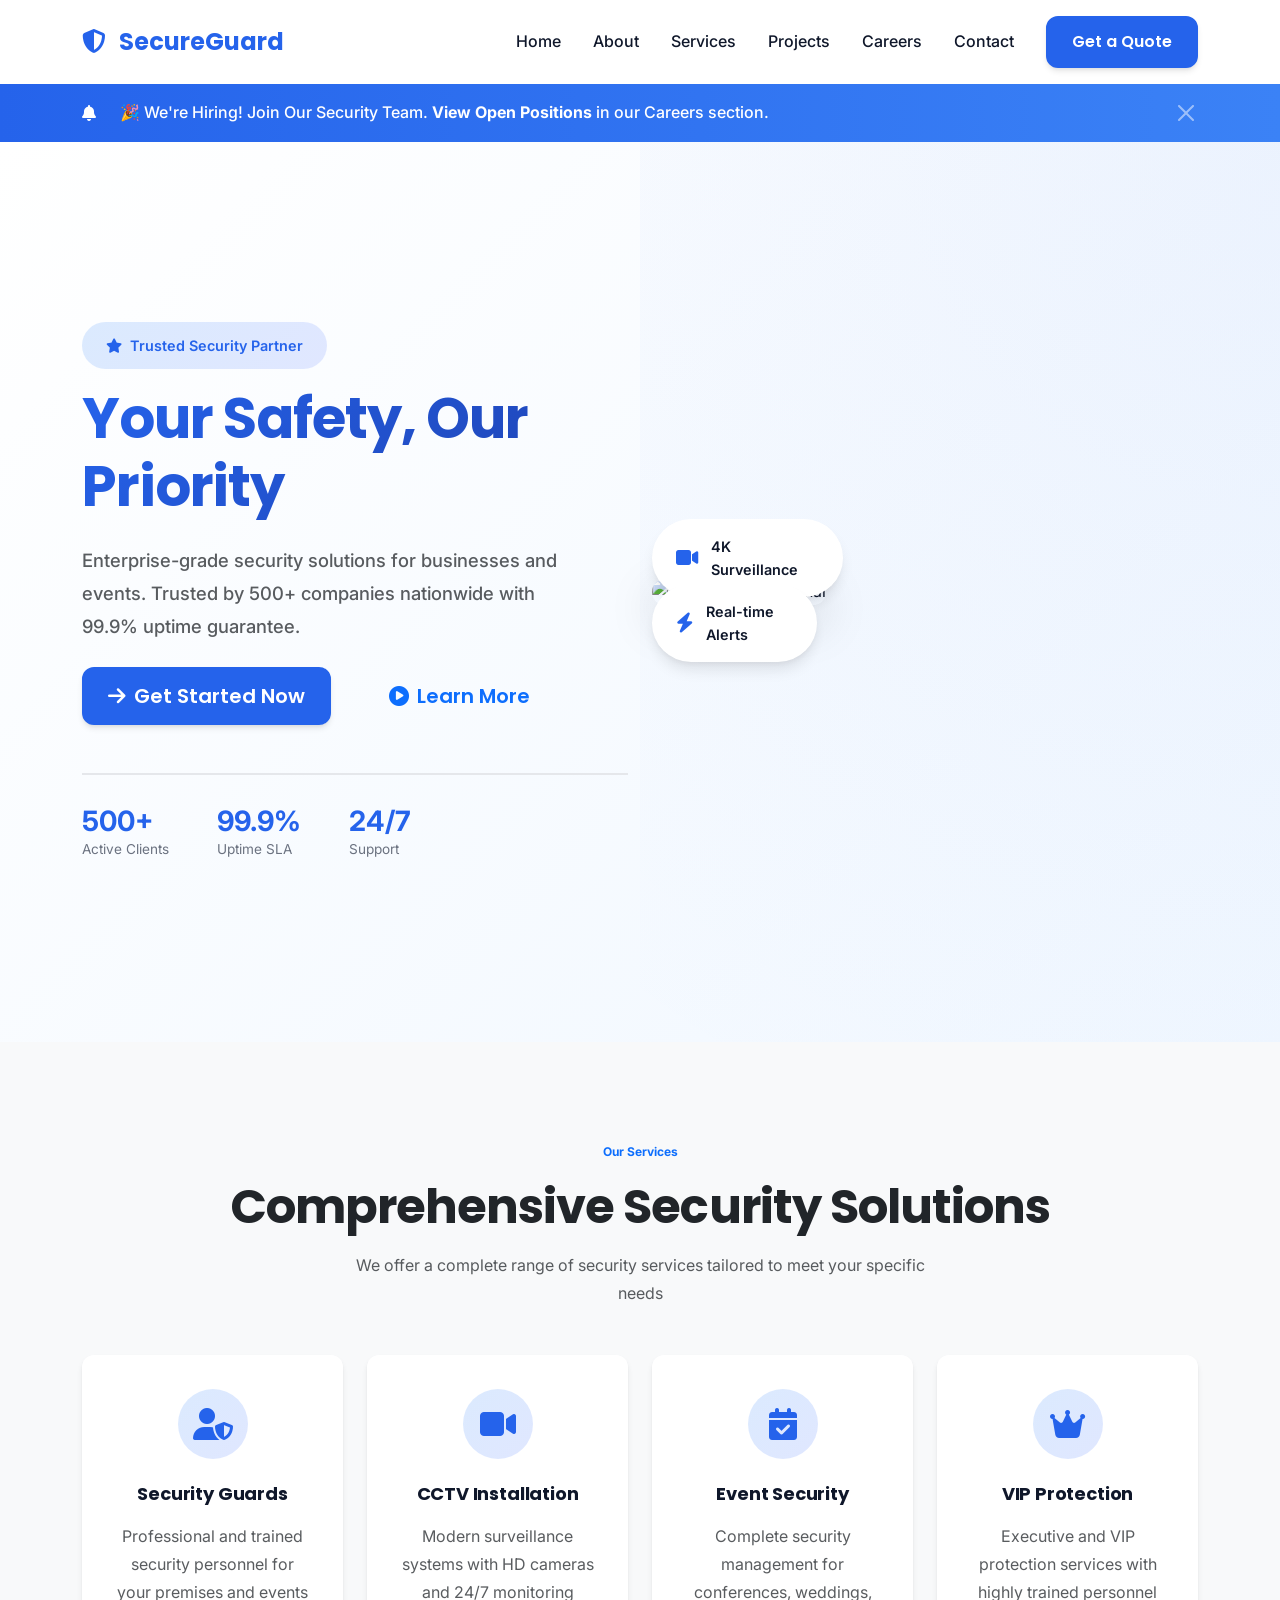
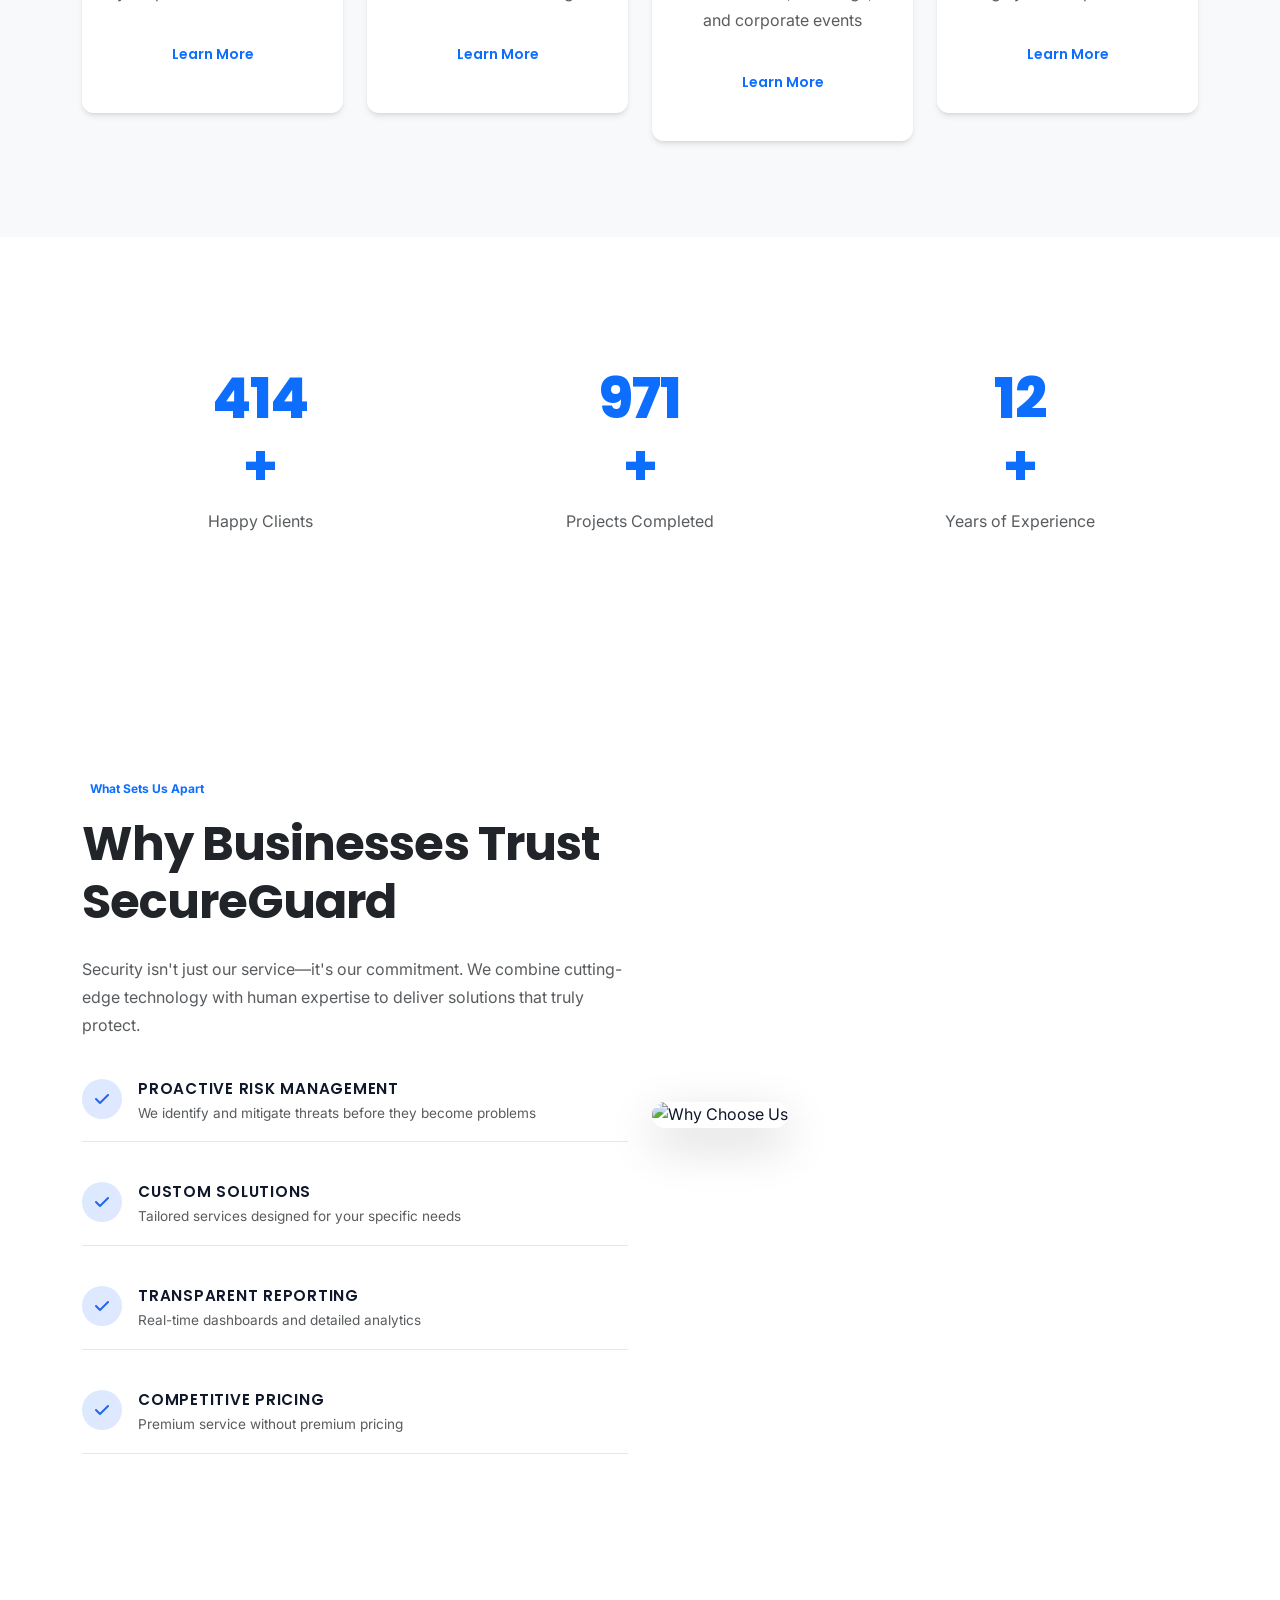
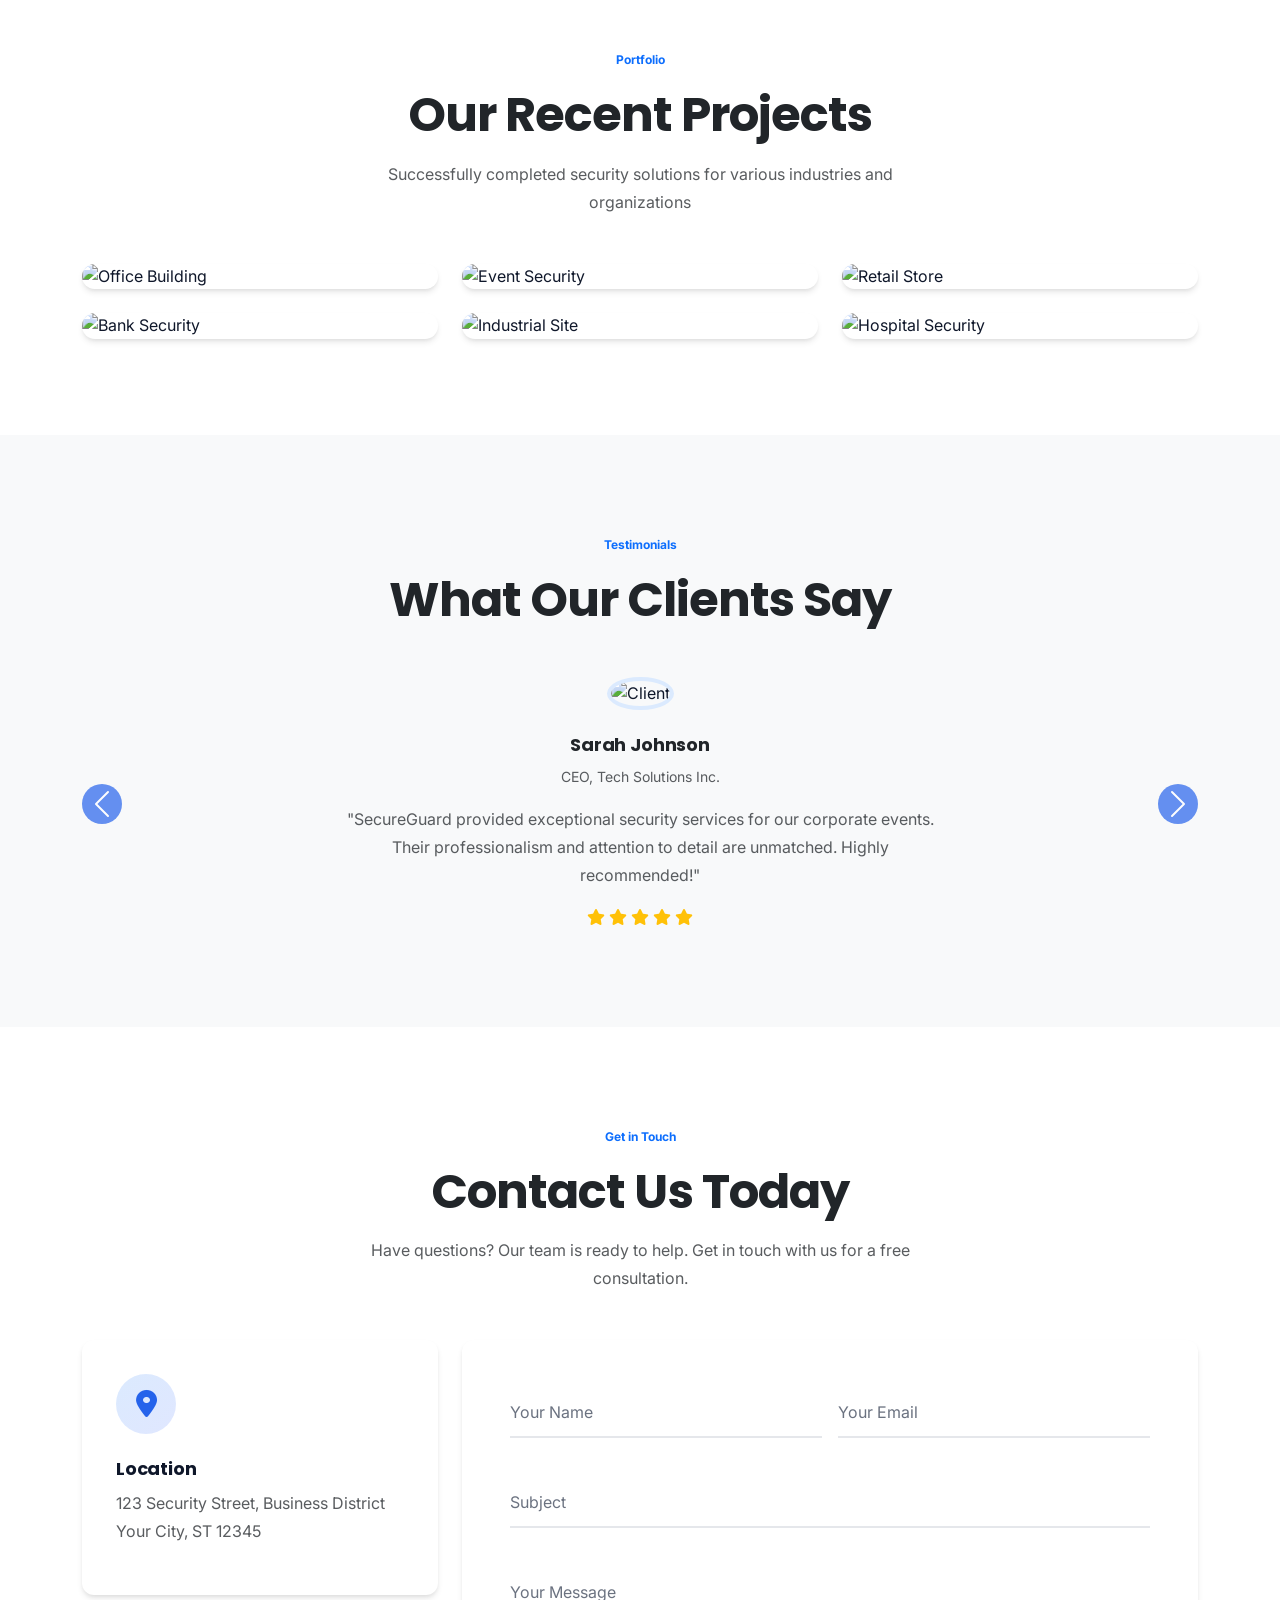
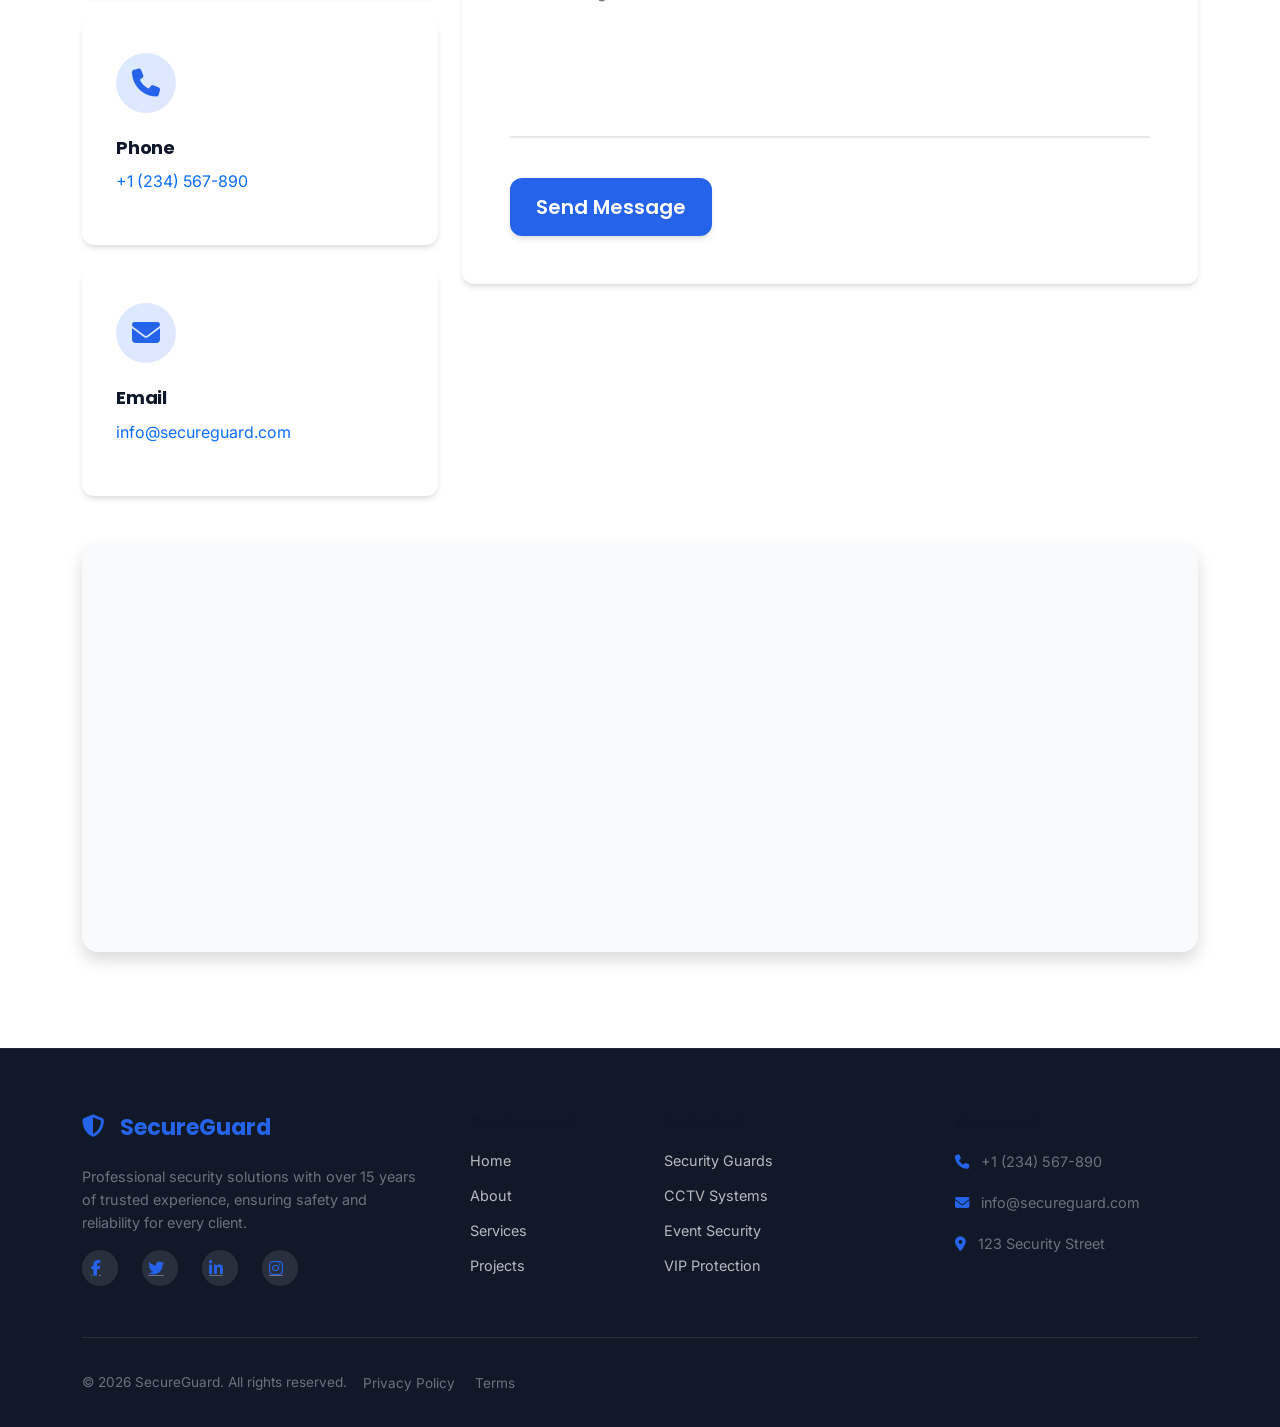
==== commit 0433b804: "fixed footer" ====
--- a/index.html
+++ b/index.html
@@ -29,9 +29,9 @@
                     <li class="nav-item"><a class="nav-link" href="contact.html">Contact</a></li>
                 </ul>
                 <div class="d-flex align-items-center gap-2 ms-3">
-                    <button id="themeToggle" class="btn btn-outline-primary theme-toggle" title="Toggle theme">
+                    <!-- <button id="themeToggle" class="btn btn-outline-primary theme-toggle" title="Toggle theme">
                         <i class="fas fa-moon"></i>
-                    </button>
+                    </button> -->
                     <a href="contact.html" class="btn btn-primary">Get a Quote</a>
                 </div>
             </div>
@@ -486,63 +486,71 @@
         </div>
     </section>
 
-    <!-- Footer -->
-    <footer class="footer bg-dark text-white py-5">
-        <div class="container-lg">
-            <div class="row g-4 mb-4">
-                <div class="col-md-3">
-                    <h6 class="fw-bold mb-3">SecureGuard</h6>
-                    <p class="text-muted small">Providing professional security solutions for over 15 years.</p>
-                    <div class="social-icons">
-                        <a href="#" class="text-muted me-3"><i class="fab fa-facebook-f"></i></a>
-                        <a href="#" class="text-muted me-3"><i class="fab fa-twitter"></i></a>
-                        <a href="#" class="text-muted me-3"><i class="fab fa-linkedin-in"></i></a>
-                        <a href="#" class="text-muted"><i class="fab fa-instagram"></i></a>
-                    </div>
-                </div>
-                <div class="col-md-3">
-                    <h6 class="fw-bold mb-3">Quick Links</h6>
-                    <ul class="list-unstyled">
-                        <li><a href="#home" class="text-muted text-decoration-none small">Home</a></li>
-                        <li><a href="#about" class="text-muted text-decoration-none small">About</a></li>
-                        <li><a href="#services" class="text-muted text-decoration-none small">Services</a></li>
-                        <li><a href="#contact" class="text-muted text-decoration-none small">Contact</a></li>
-                    </ul>
-                </div>
-                <div class="col-md-3">
-                    <h6 class="fw-bold mb-3">Services</h6>
-                    <ul class="list-unstyled">
-                        <li><a href="#" class="text-muted text-decoration-none small">Security Guards</a></li>
-                        <li><a href="#" class="text-muted text-decoration-none small">CCTV Systems</a></li>
-                        <li><a href="#" class="text-muted text-decoration-none small">Event Security</a></li>
-                        <li><a href="#" class="text-muted text-decoration-none small">VIP Protection</a></li>
-                    </ul>
-                </div>
-                <div class="col-md-3">
-                    <h6 class="fw-bold mb-3">Contact Info</h6>
-                    <p class="text-muted small mb-2">
-                        <i class="fas fa-phone me-2"></i>+1 (234) 567-890
-                    </p>
-                    <p class="text-muted small mb-2">
-                        <i class="fas fa-envelope me-2"></i>info@secureguard.com
-                    </p>
-                    <p class="text-muted small">
-                        <i class="fas fa-map-marker-alt me-2"></i>123 Security Street
-                    </p>
-                </div>
-            </div>
-            <hr class="border-secondary">
-            <div class="row">
-                <div class="col-md-6">
-                    <p class="text-muted small mb-0">&copy; 2024 SecureGuard. All rights reserved.</p>
-                </div>
-                <div class="col-md-6 text-md-end">
-                    <a href="#" class="text-muted text-decoration-none small me-3">Privacy Policy</a>
-                    <a href="#" class="text-muted text-decoration-none small">Terms of Service</a>
-                </div>
-            </div>
-        </div>
-    </footer>
+<footer class="footer">
+    <div class="container-lg">
+        <div class="row g-5">
+
+            <!-- Brand -->
+            <div class="col-lg-4 col-md-6">
+                <h5 class="footer-brand">
+                    <i class="fas fa-shield-alt"></i> SecureGuard
+                </h5>
+                <p class="footer-desc">
+                    Professional security solutions with over 15 years of trusted experience, ensuring safety and reliability for every client.
+                </p>
+
+                <div class="social-icons mt-3">
+                    <a href="#"><i class="fab fa-facebook-f"></i></a>
+                    <a href="#"><i class="fab fa-twitter"></i></a>
+                    <a href="#"><i class="fab fa-linkedin-in"></i></a>
+                    <a href="#"><i class="fab fa-instagram"></i></a>
+                </div>
+            </div>
+
+            <!-- Links -->
+            <div class="col-lg-2 col-md-6">
+                <h6 class="footer-title">Quick Links</h6>
+                <ul class="footer-links">
+                    <li><a href="index.html">Home</a></li>
+                    <li><a href="about.html">About</a></li>
+                    <li><a href="services.html">Services</a></li>
+                    <li><a href="projects.html">Projects</a></li>
+                </ul>
+            </div>
+
+            <!-- Services -->
+            <div class="col-lg-3 col-md-6">
+                <h6 class="footer-title">Services</h6>
+                <ul class="footer-links">
+                    <li><a href="#">Security Guards</a></li>
+                    <li><a href="#">CCTV Systems</a></li>
+                    <li><a href="#">Event Security</a></li>
+                    <li><a href="#">VIP Protection</a></li>
+                </ul>
+            </div>
+
+            <!-- Contact -->
+            <div class="col-lg-3 col-md-6">
+                <h6 class="footer-title">Contact</h6>
+                <p><i class="fas fa-phone"></i> +1 (234) 567-890</p>
+                <p><i class="fas fa-envelope"></i> info@secureguard.com</p>
+                <p><i class="fas fa-map-marker-alt"></i> 123 Security Street</p>
+            </div>
+
+        </div>
+
+        <!-- Bottom -->
+        <div class="footer-bottom mt-5">
+            <div class="d-flex flex-column flex-md-row justify-content-between align-items-center">
+                <p>© 2026 SecureGuard. All rights reserved.</p>
+                <div>
+                    <a href="#">Privacy Policy</a>
+                    <a href="#">Terms</a>
+                </div>
+            </div>
+        </div>
+    </div>
+</footer>
 
     <!-- Scroll to Top Button -->
     <a href="#top" id="scrollTopBtn" class="scroll-top" title="Back to top">
--- a/style.css
+++ b/style.css
@@ -391,105 +391,126 @@
   border-color: var(--secondary-color);
 }
 
-/* ===================================
-   FOOTER STYLES
-   =================================== */
+/* ===============================
+   FOOTER MODERN DESIGN
+================================= */
 .footer {
-  background: rgba(255, 255, 255, 0.9);
-  backdrop-filter: blur(12px);
+  background: var(--bg-light);
   padding: 4rem 0 2rem;
-  color: var(--text-dark);
   border-top: 1px solid var(--bg-lighter);
-}
-
+  transition: var(--transition);
+}
+
+/* Dark mode */
 body.dark-theme .footer {
-  background: rgba(15, 23, 42, 0.9);
-  border-top-color: var(--bg-lighter);
-  color: var(--text-light);
-}
-
-.footer .footer-brand h5 {
+  background: #0f172a;
+  border-top: 1px solid rgba(255,255,255,0.05);
+}
+
+/* Brand */
+.footer-brand {
+  font-weight: 700;
+  font-size: 1.4rem;
+  color: var(--primary-color);
   display: flex;
   align-items: center;
   gap: 0.5rem;
-  color: var(--primary-color);
-}
-
-.footer .social-icons a {
-  margin-right: 0.75rem;
+}
+
+/* Description */
+.footer-desc {
+  margin-top: 1rem;
   color: var(--text-muted);
-  transition: var(--transition);
-}
-
-.footer .social-icons a:hover {
-  color: var(--primary-color);
-  transform: translateY(-2px);
-}
-
-.footer .footer-links li a {
+  font-size: 0.9rem;
+  line-height: 1.6;
+}
+
+/* Titles */
+.footer-title {
+  font-weight: 600;
+  margin-bottom: 1rem;
+  color: var(--text-dark);
+}
+
+body.dark-theme .footer-title {
+  color: var(--text-light);
+}
+
+/* Links */
+.footer-links {
+  list-style: none;
+  padding: 0;
+}
+
+.footer-links li {
+  margin-bottom: 0.5rem;
+}
+
+.footer-links a {
   color: var(--text-muted);
-  transition: var(--transition);
-}
-
-.footer .footer-links li a:hover {
-  color: var(--primary-color);
-  text-decoration: underline;
+  text-decoration: none;
+  font-size: 0.9rem;
+  transition: 0.3s;
+}
+
+.footer-links a:hover {
+  color: var(--primary-color);
+  padding-left: 5px;
+}
+
+/* Social Icons */
+.social-icons a {
+  display: inline-flex;
+  align-items: center;
+  justify-content: center;
+  width: 38px;
+  height: 38px;
+  border-radius: 50%;
+  background: var(--bg-lighter);
+  color: var(--text-muted);
+  margin-right: 0.5rem;
+  transition: 0.3s;
+}
+
+.social-icons a:hover {
+  background: var(--primary-color);
+  color: #fff;
+  transform: translateY(-3px);
+}
+
+/* Contact text */
+.footer p {
+  font-size: 0.9rem;
+  color: var(--text-muted);
+}
+
+.footer i {
+  margin-right: 8px;
+  color: var(--primary-color);
+}
+
+/* Bottom */
+.footer-bottom {
+  border-top: 1px solid var(--bg-lighter);
+  padding-top: 1.5rem;
 }
 
 .footer-bottom p {
   margin: 0;
-  font-size: 0.875rem;
-}
-
-.footer-bottom .footer-link-bottom {
+  font-size: 0.85rem;
   color: var(--text-muted);
-  margin-left: 0.5rem;
-  margin-right: 0.5rem;
-  transition: var(--transition);
-}
-
-.footer-bottom .footer-link-bottom:hover {
-  color: var(--primary-color);
-}
-
-.btn-outline-primary {
-  color: var(--primary-color);
-  border-color: var(--primary-color);
-}
-
-.btn-outline-primary:hover {
-  background-color: var(--primary-color);
-  border-color: var(--primary-color);
-  color: white;
-  transform: translateY(-2px);
-}
-
-.btn-lg {
-  padding: 0.875rem 2rem;
-  font-size: 1.05rem;
-}
-
-.btn-sm {
-  padding: 0.5rem 1rem;
-  font-size: 0.875rem;
-}
-
-.btn-light:hover {
-  background-color: white;
-  transform: translateY(-2px);
-}
-
-.badge {
-  padding: 0.5rem 1rem;
-  border-radius: 20px;
+}
+
+.footer-bottom a {
+  margin-left: 1rem;
+  text-decoration: none;
   font-size: 0.85rem;
-  font-weight: 600;
-  font-family: "Poppins", sans-serif;
-}
-
-.bg-primary-light {
-  background-color: var(--primary-light) !important;
-  color: var(--primary-color) !important;
+  color: var(--text-muted);
+  transition: 0.3s;
+}
+
+.footer-bottom a:hover {
+  color: var(--primary-color);
 }
 
 /* ===================================
